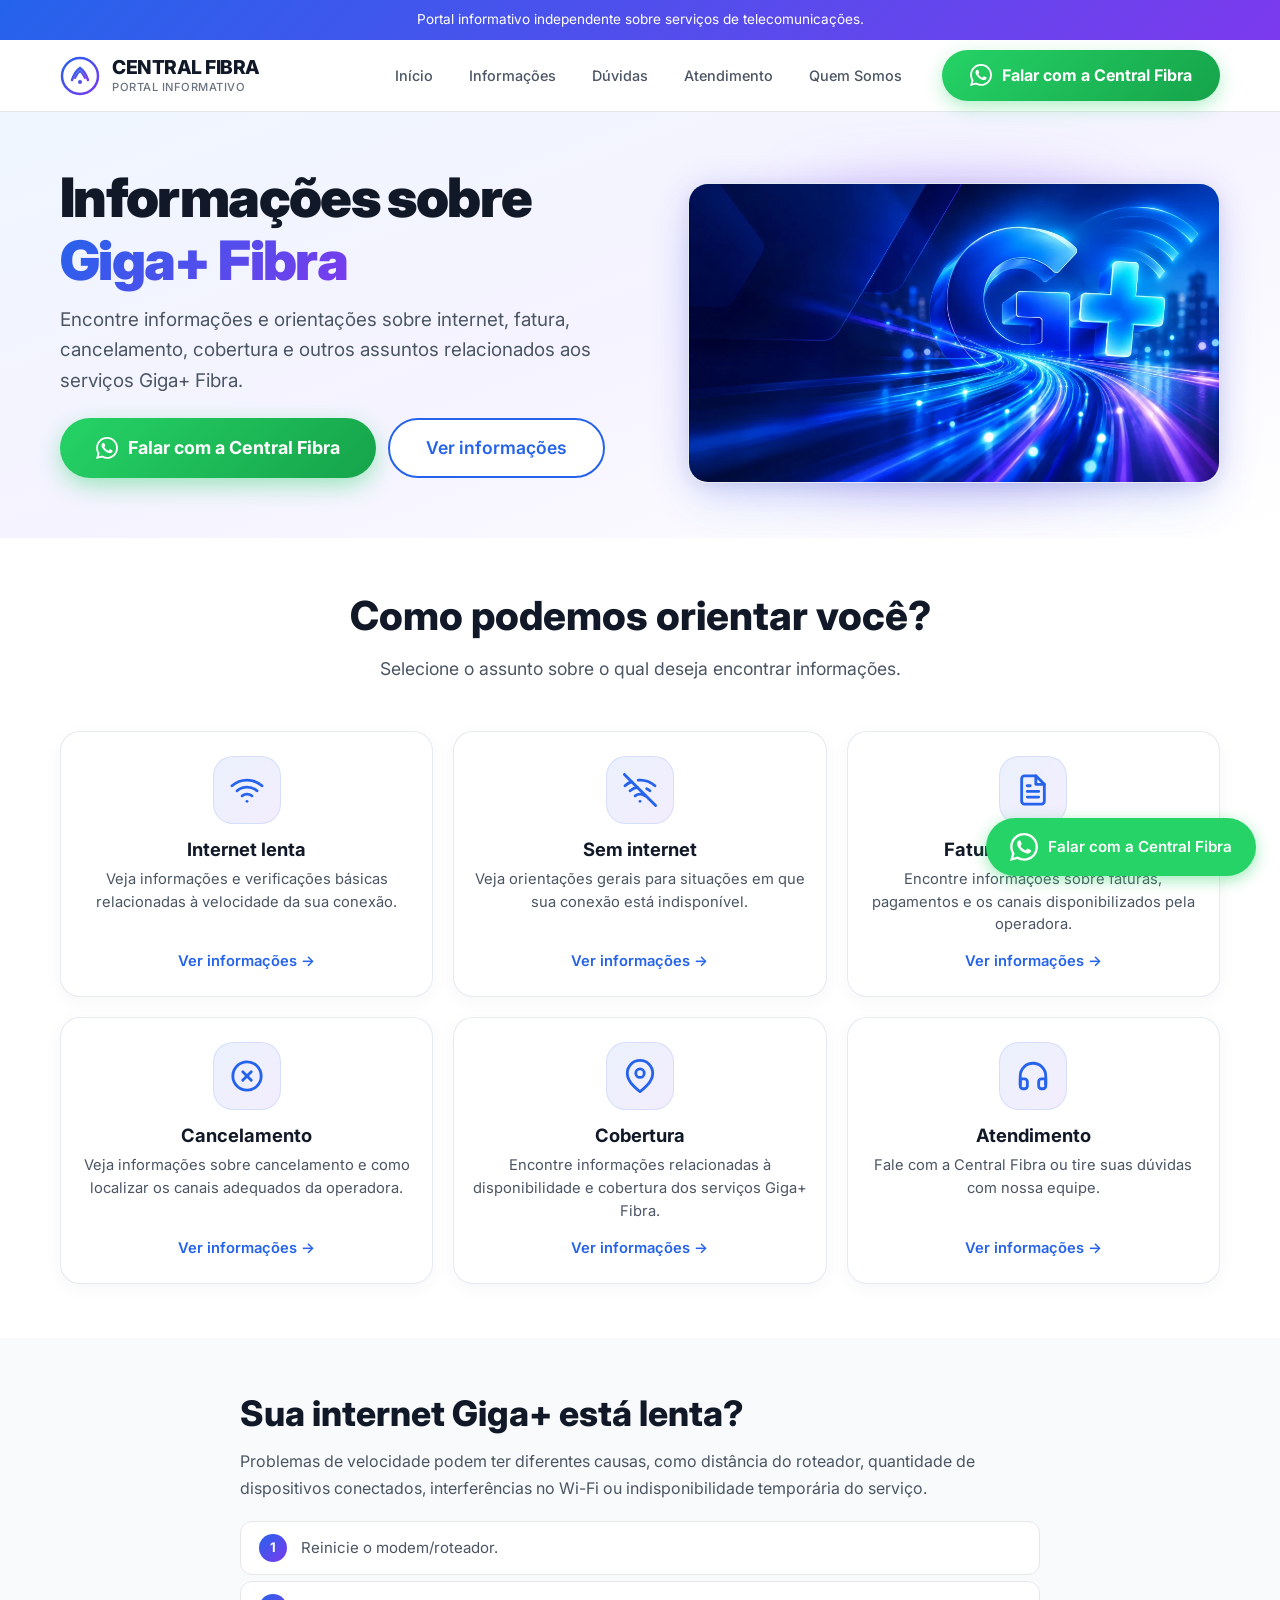
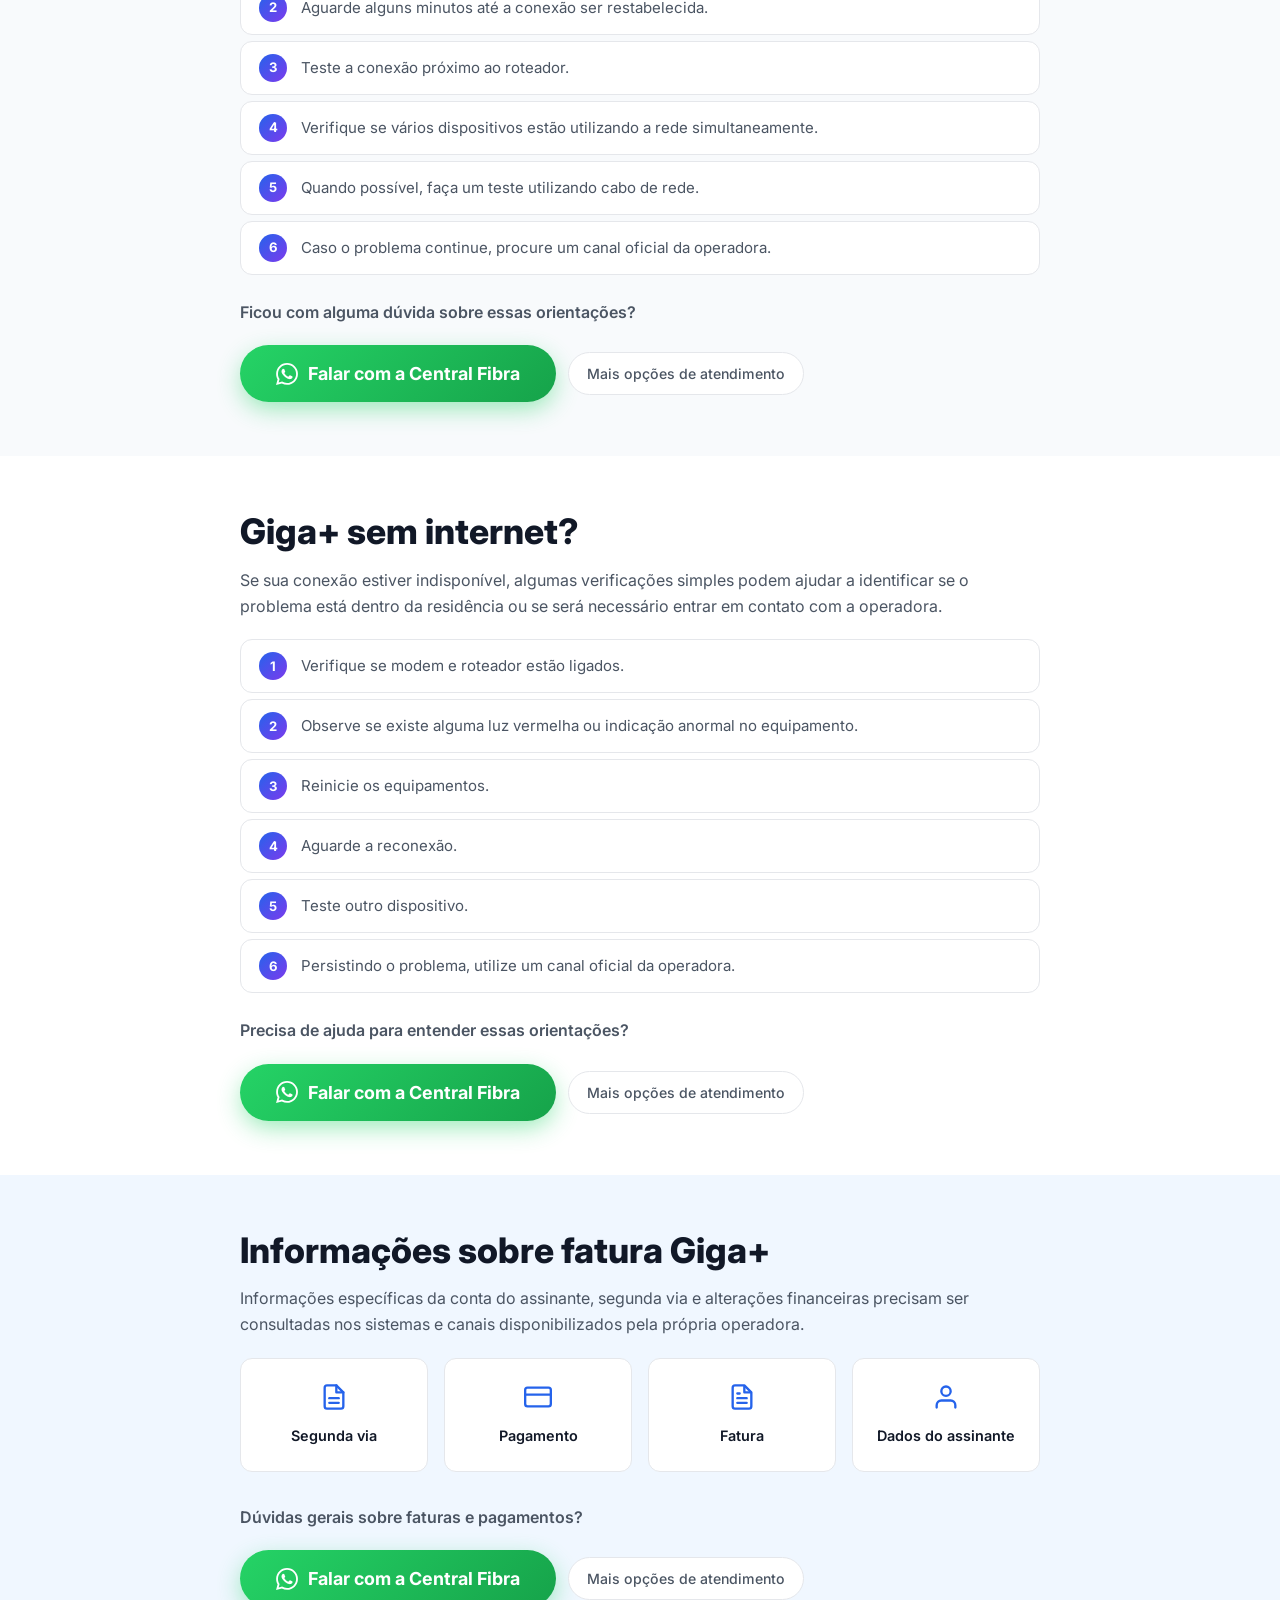
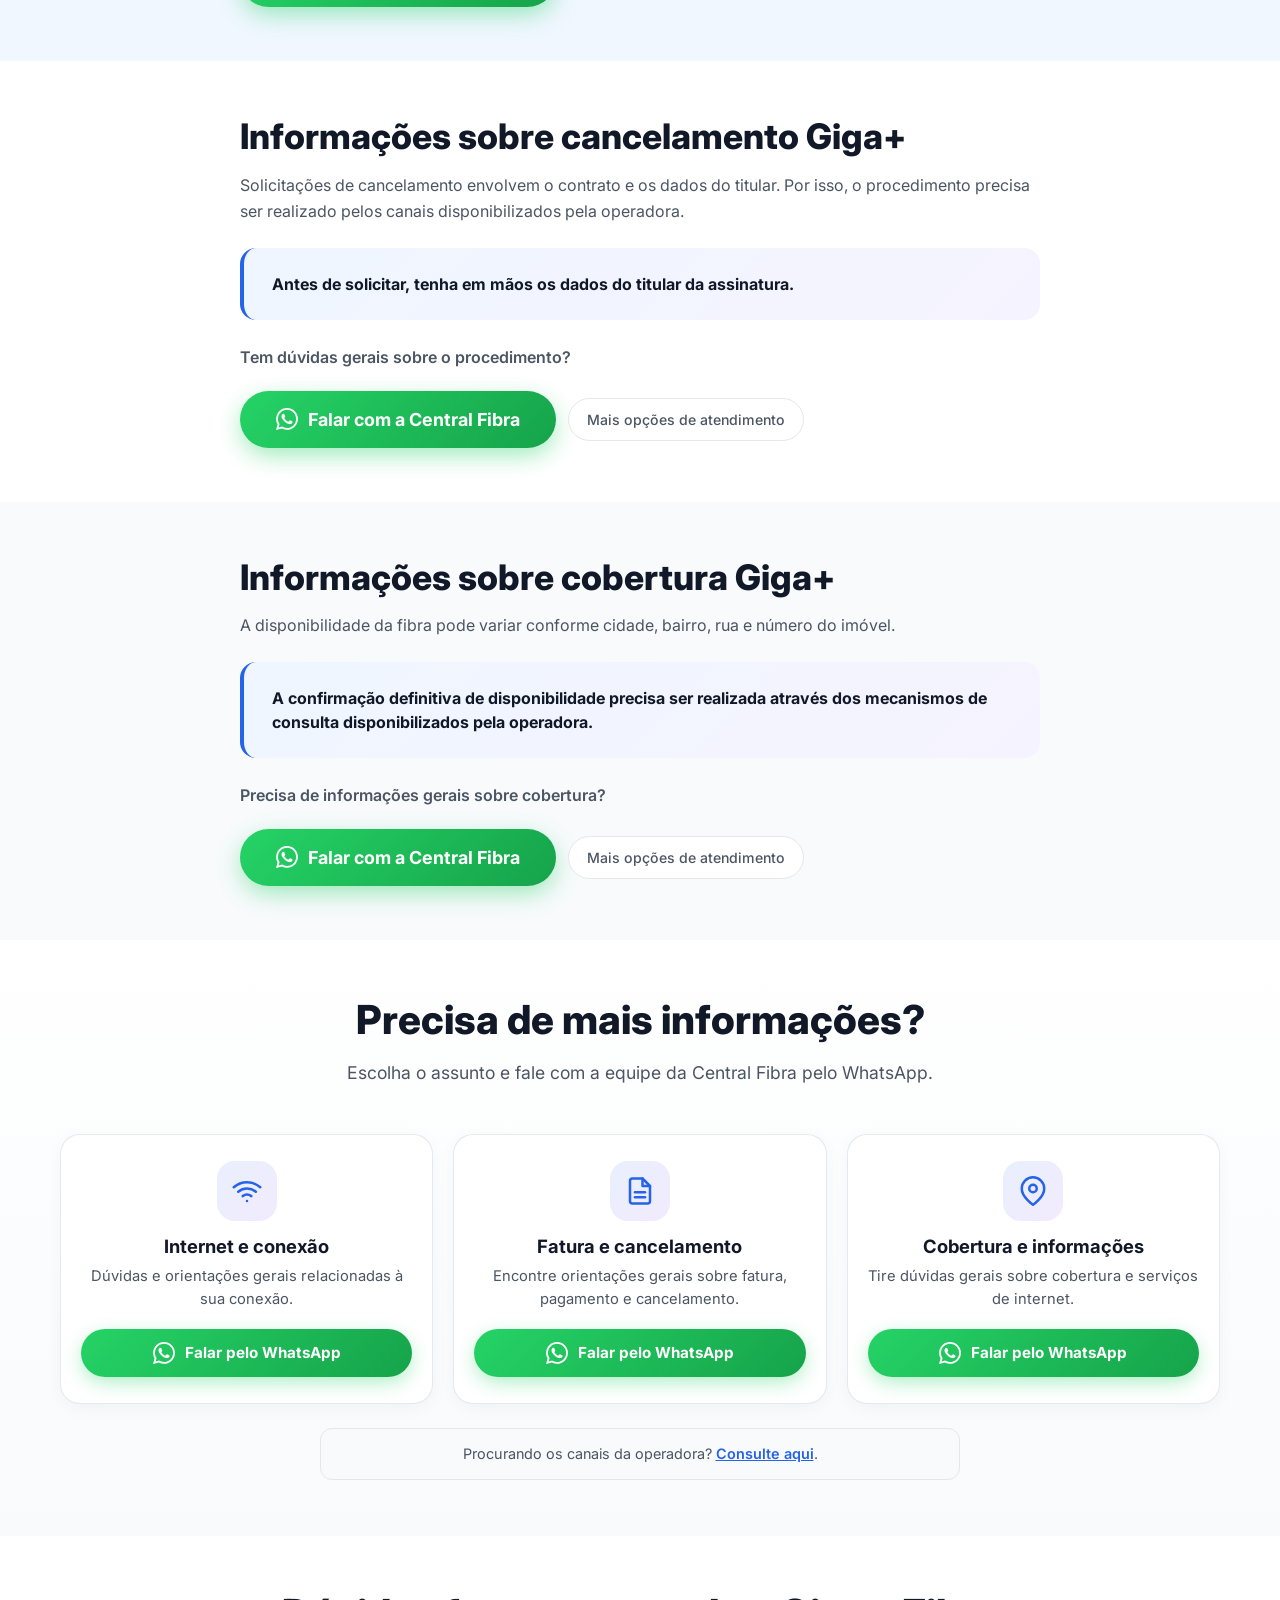
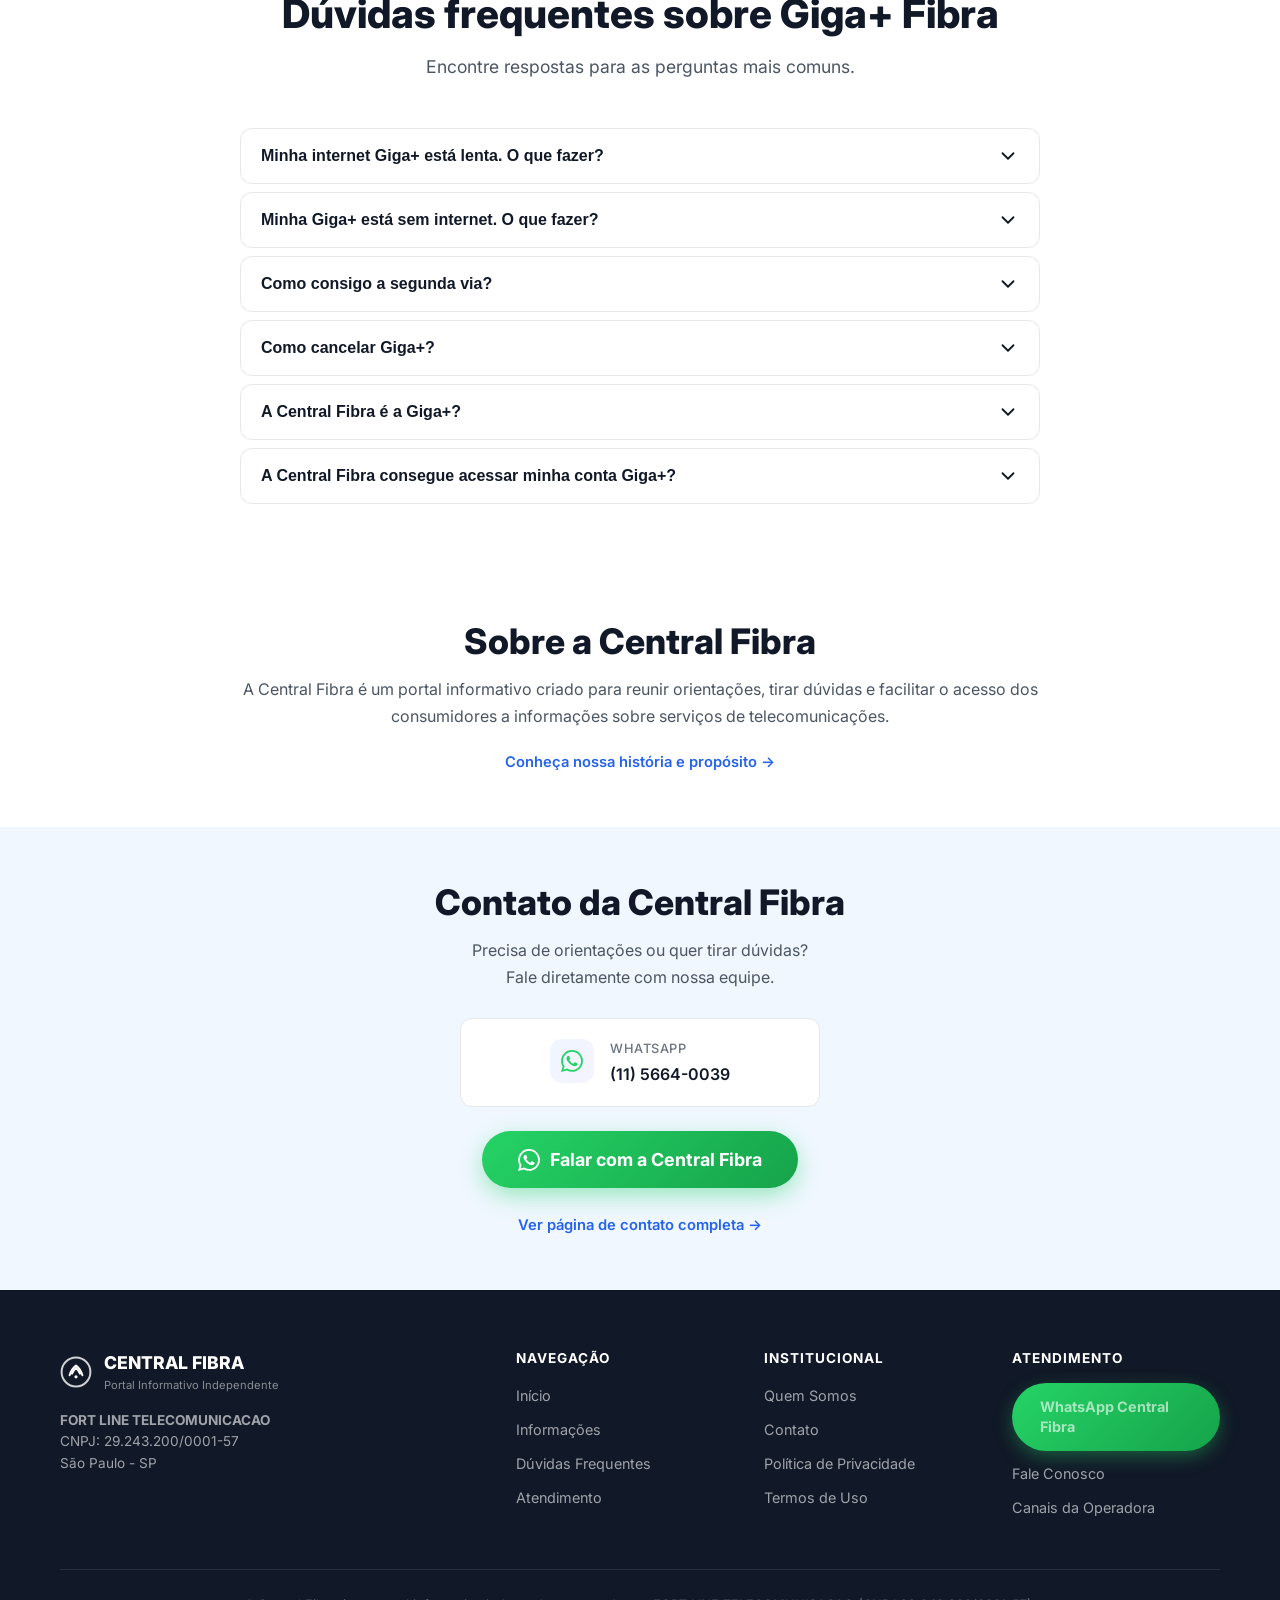
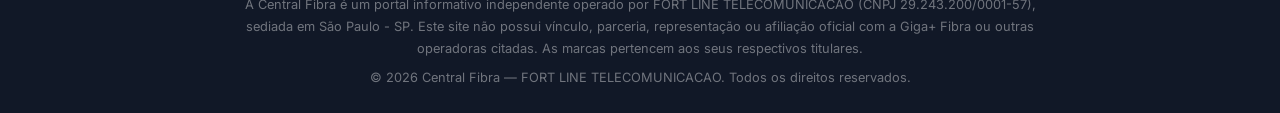
==== index.html @ 97cb8b01 "Publicacao oficial do portal Central Fibra" ====
<!DOCTYPE html>
<html lang="pt-BR">
<head>
    <meta charset="UTF-8">
    <meta name="viewport" content="width=device-width, initial-scale=1.0">
    <title>Informações sobre Giga+ Fibra | Central Fibra</title>
    <meta name="description" content="Encontre informações e orientações sobre internet, fatura, cancelamento, cobertura e canais de atendimento relacionados à Giga+ Fibra.">
    <meta name="robots" content="index, follow">
    <meta property="og:title" content="Informações sobre Giga+ Fibra | Central Fibra">
    <meta property="og:description" content="Encontre informações e orientações sobre internet, fatura, cancelamento, cobertura e canais de atendimento relacionados à Giga+ Fibra.">
    <meta property="og:image" content="https://studioorvion-lgtm.github.io/central-fibra/assets/images/hero-central-fibra.webp">
    <meta property="og:url" content="https://studioorvion-lgtm.github.io/central-fibra/">
    <meta property="og:type" content="website">
    <link rel="canonical" href="https://studioorvion-lgtm.github.io/central-fibra/">
    <link rel="icon" type="image/svg+xml" href="favicon.svg">

    <!-- Tag Manager and Analytics integration -->
    <link rel="stylesheet" href="styles.css">
</head>
<body>
    <div class="info-banner">
        <div class="container">
            Portal informativo independente sobre serviços de telecomunicações.
        </div>
    </div>

    <header class="header">
        <div class="container">
            <a href="#inicio" class="logo">
                <div class="logo-icon">
                    <svg width="40" height="40" viewBox="0 0 40 40" fill="none" xmlns="http://www.w3.org/2000/svg">
                        <defs>
                            <linearGradient id="logoGrad" x1="0%" y1="0%" x2="100%" y2="100%">
                                <stop offset="0%" stop-color="#2563EB"/>
                                <stop offset="100%" stop-color="#7C3AED"/>
                            </linearGradient>
                        </defs>
                        <circle cx="20" cy="20" r="18" stroke="url(#logoGrad)" stroke-width="2.5" fill="none"/>
                        <path d="M12 24C14 18 17 14 20 12C23 14 26 18 28 24" stroke="url(#logoGrad)" stroke-width="2.5" stroke-linecap="round" fill="none"/>
                        <path d="M15 22C16.5 19 18 16.5 20 15C22 16.5 23.5 19 25 22" stroke="url(#logoGrad)" stroke-width="2" stroke-linecap="round" fill="none"/>
                        <circle cx="20" cy="26" r="2" fill="url(#logoGrad)"/>
                    </svg>
                </div>
                <div class="logo-text">
                    <span class="logo-name">CENTRAL FIBRA</span>
                    <span class="logo-tagline">Portal Informativo</span>
                </div>
            </a>
            <nav class="nav">
                <ul class="nav-links">
                    <li><a href="#inicio" class="nav-link active">Início</a></li>
                    <li><a href="#informacoes" class="nav-link">Informações</a></li>
                    <li><a href="#duvidas" class="nav-link">Dúvidas</a></li>
                    <li><a href="#atendimento" class="nav-link">Atendimento</a></li>
                    <li><a href="quem-somos.html" class="nav-link">Quem Somos</a></li>
                </ul>
                <a href="https://wa.me/551156640039?text=Ol%C3%A1!%20Acessei%20a%20Central%20Fibra%20e%20gostaria%20de%20informa%C3%A7%C3%B5es." target="_blank" rel="noopener noreferrer" class="whatsapp-cta btn-sm header-cta" data-location="header" data-event="whatsapp_click">
                    <svg class="whatsapp-icon" viewBox="0 0 24 24"><path d="M.057 24l1.687-6.163c-1.041-1.804-1.588-3.849-1.587-5.946.003-6.556 5.338-11.891 11.893-11.891 3.181.001 6.167 1.24 8.413 3.488 2.245 2.248 3.481 5.236 3.48 8.414-.003 6.557-5.338 11.892-11.893 11.892-1.99-.001-3.951-.5-5.688-1.448l-6.305 1.654zm6.597-3.807c1.676.995 3.276 1.591 5.392 1.592 5.448 0 9.886-4.434 9.889-9.885.002-5.462-4.415-9.89-9.881-9.892-5.452 0-9.887 4.434-9.889 9.884-.001 2.225.651 3.891 1.746 5.634l-.999 3.648 3.742-.981zm11.387-5.464c-.074-.124-.272-.198-.57-.347-.297-.149-1.758-.868-2.031-.967-.272-.099-.47-.149-.669.149-.198.297-.768.967-.941 1.165-.173.198-.347.223-.644.074-.297-.149-1.255-.462-2.39-1.475-.883-.788-1.48-1.761-1.653-2.059-.173-.297-.018-.458.13-.606.134-.133.297-.347.446-.521.151-.172.2-.296.3-.495.099-.198.05-.372-.025-.521-.075-.148-.669-1.611-.916-2.206-.242-.579-.487-.501-.669-.51l-.57-.01c-.198 0-.52.074-.792.372s-1.04 1.016-1.04 2.479 1.065 2.876 1.213 3.074c.149.198 2.095 3.2 5.076 4.487.709.306 1.263.489 1.694.626.712.226 1.36.194 1.872.118.571-.085 1.758-.719 2.006-1.413.248-.695.248-1.29.173-1.414z"/></svg>
                    Falar com a Central Fibra
                </a>
            </nav>
            <button class="hamburger" aria-label="Menu">
                <span></span>
                <span></span>
                <span></span>
            </button>
        </div>
    </header>

    <nav class="mobile-nav">
        <a href="#inicio" class="nav-link">Início</a>
        <a href="#informacoes" class="nav-link">Informações</a>
        <a href="#duvidas" class="nav-link">Dúvidas</a>
        <a href="#atendimento" class="nav-link">Atendimento</a>
        <a href="quem-somos.html" class="nav-link">Quem Somos</a>
        <a href="https://wa.me/551156640039?text=Ol%C3%A1!%20Acessei%20a%20Central%20Fibra%20e%20gostaria%20de%20informa%C3%A7%C3%B5es." target="_blank" rel="noopener noreferrer" class="whatsapp-cta btn-block" data-location="mobile-nav" data-event="whatsapp_click">
            <svg class="whatsapp-icon" viewBox="0 0 24 24"><path d="M.057 24l1.687-6.163c-1.041-1.804-1.588-3.849-1.587-5.946.003-6.556 5.338-11.891 11.893-11.891 3.181.001 6.167 1.24 8.413 3.488 2.245 2.248 3.481 5.236 3.48 8.414-.003 6.557-5.338 11.892-11.893 11.892-1.99-.001-3.951-.5-5.688-1.448l-6.305 1.654zm6.597-3.807c1.676.995 3.276 1.591 5.392 1.592 5.448 0 9.886-4.434 9.889-9.885.002-5.462-4.415-9.89-9.881-9.892-5.452 0-9.887 4.434-9.889 9.884-.001 2.225.651 3.891 1.746 5.634l-.999 3.648 3.742-.981zm11.387-5.464c-.074-.124-.272-.198-.57-.347-.297-.149-1.758-.868-2.031-.967-.272-.099-.47-.149-.669.149-.198.297-.768.967-.941 1.165-.173.198-.347.223-.644.074-.297-.149-1.255-.462-2.39-1.475-.883-.788-1.48-1.761-1.653-2.059-.173-.297-.018-.458.13-.606.134-.133.297-.347.446-.521.151-.172.2-.296.3-.495.099-.198.05-.372-.025-.521-.075-.148-.669-1.611-.916-2.206-.242-.579-.487-.501-.669-.51l-.57-.01c-.198 0-.52.074-.792.372s-1.04 1.016-1.04 2.479 1.065 2.876 1.213 3.074c.149.198 2.095 3.2 5.076 4.487.709.306 1.263.489 1.694.626.712.226 1.36.194 1.872.118.571-.085 1.758-.719 2.006-1.413.248-.695.248-1.29.173-1.414z"/></svg>
            Falar com a Central Fibra
        </a>
    </nav>

    <div class="overlay"></div>

    <main>
        <!-- HERO SECTION -->
        <section id="inicio" class="hero animate-in">
            <div class="container">
                <div class="hero-content">
                    <h1 class="hero-title">Informações sobre <span class="hero-highlight">Giga+ Fibra</span></h1>
                    <p class="hero-subtitle">Encontre informações e orientações sobre internet, fatura, cancelamento, cobertura e outros assuntos relacionados aos serviços Giga+ Fibra.</p>

                    <div class="hero-buttons">
                        <a href="https://wa.me/551156640039?text=Ol%C3%A1!%20Acessei%20a%20Central%20Fibra%20e%20gostaria%20de%20informa%C3%A7%C3%B5es." target="_blank" rel="noopener noreferrer" class="whatsapp-cta btn-lg" data-location="hero" data-event="whatsapp_click">
                            <svg class="whatsapp-icon" viewBox="0 0 24 24"><path d="M.057 24l1.687-6.163c-1.041-1.804-1.588-3.849-1.587-5.946.003-6.556 5.338-11.891 11.893-11.891 3.181.001 6.167 1.24 8.413 3.488 2.245 2.248 3.481 5.236 3.48 8.414-.003 6.557-5.338 11.892-11.893 11.892-1.99-.001-3.951-.5-5.688-1.448l-6.305 1.654zm6.597-3.807c1.676.995 3.276 1.591 5.392 1.592 5.448 0 9.886-4.434 9.889-9.885.002-5.462-4.415-9.89-9.881-9.892-5.452 0-9.887 4.434-9.889 9.884-.001 2.225.651 3.891 1.746 5.634l-.999 3.648 3.742-.981zm11.387-5.464c-.074-.124-.272-.198-.57-.347-.297-.149-1.758-.868-2.031-.967-.272-.099-.47-.149-.669.149-.198.297-.768.967-.941 1.165-.173.198-.347.223-.644.074-.297-.149-1.255-.462-2.39-1.475-.883-.788-1.48-1.761-1.653-2.059-.173-.297-.018-.458.13-.606.134-.133.297-.347.446-.521.151-.172.2-.296.3-.495.099-.198.05-.372-.025-.521-.075-.148-.669-1.611-.916-2.206-.242-.579-.487-.501-.669-.51l-.57-.01c-.198 0-.52.074-.792.372s-1.04 1.016-1.04 2.479 1.065 2.876 1.213 3.074c.149.198 2.095 3.2 5.076 4.487.709.306 1.263.489 1.694.626.712.226 1.36.194 1.872.118.571-.085 1.758-.719 2.006-1.413.248-.695.248-1.29.173-1.414z"/></svg>
                            Falar com a Central Fibra
                        </a>
                        <a href="#informacoes" class="btn btn-secondary btn-lg">Ver informações</a>
                    </div>
                </div>

                <div class="hero-image-wrapper">
                    <picture>
                        <source srcset="assets/images/hero-central-fibra.webp" type="image/webp">
                        <img src="assets/images/hero-central-fibra.png" alt="Ilustração tecnológica sobre conectividade e internet" class="hero-image" width="1024" height="575" loading="eager" fetchpriority="high">
                    </picture>
                </div>
            </div>
        </section>

        <!-- MAIN CARDS SECTION -->
        <section id="informacoes" class="section animate-in">
            <div class="container">
                <div class="text-center">
                    <h2 class="section-title">Como podemos orientar você?</h2>
                    <p class="section-subtitle">Selecione o assunto sobre o qual deseja encontrar informações.</p>
                </div>

                <div class="cards-grid">
                    <a href="#internet-lenta" class="card">
                        <div class="card-icon">
                            <svg viewBox="0 0 24 24" stroke="currentColor" fill="none" stroke-width="2" stroke-linecap="round" stroke-linejoin="round">
                                <path d="M5 12.55a11 11 0 0 1 14.08 0"></path>
                                <path d="M1.42 9a16 16 0 0 1 21.16 0"></path>
                                <path d="M8.53 16.11a6 6 0 0 1 6.95 0"></path>
                                <line x1="12" y1="20" x2="12.01" y2="20"></line>
                            </svg>
                        </div>
                        <h3 class="card-title">Internet lenta</h3>
                        <p class="card-description">Veja informações e verificações básicas relacionadas à velocidade da sua conexão.</p>
                        <span class="card-btn">Ver informações &rarr;</span>
                    </a>

                    <a href="#sem-internet" class="card">
                        <div class="card-icon">
                            <svg viewBox="0 0 24 24" stroke="currentColor" fill="none" stroke-width="2" stroke-linecap="round" stroke-linejoin="round">
                                <line x1="1" y1="1" x2="23" y2="23"></line>
                                <path d="M16.72 11.06A10.94 10.94 0 0 1 19 12.55"></path>
                                <path d="M5 12.55a10.94 10.94 0 0 1 5.17-2.39"></path>
                                <path d="M10.71 5.05A16 16 0 0 1 22.58 9"></path>
                                <path d="M1.42 9a15.91 15.91 0 0 1 4.7-2.88"></path>
                                <path d="M8.53 16.11a6 6 0 0 1 6.95 0"></path>
                                <line x1="12" y1="20" x2="12.01" y2="20"></line>
                            </svg>
                        </div>
                        <h3 class="card-title">Sem internet</h3>
                        <p class="card-description">Veja orientações gerais para situações em que sua conexão está indisponível.</p>
                        <span class="card-btn">Ver informações &rarr;</span>
                    </a>

                    <a href="#fatura" class="card">
                        <div class="card-icon">
                            <svg viewBox="0 0 24 24" stroke="currentColor" fill="none" stroke-width="2" stroke-linecap="round" stroke-linejoin="round">
                                <path d="M14 2H6a2 2 0 0 0-2 2v16a2 2 0 0 0 2 2h12a2 2 0 0 0 2-2V8z"></path>
                                <polyline points="14 2 14 8 20 8"></polyline>
                                <line x1="16" y1="13" x2="8" y2="13"></line>
                                <line x1="16" y1="17" x2="8" y2="17"></line>
                                <polyline points="10 9 9 9 8 9"></polyline>
                            </svg>
                        </div>
                        <h3 class="card-title">Fatura e pagamento</h3>
                        <p class="card-description">Encontre informações sobre faturas, pagamentos e os canais disponibilizados pela operadora.</p>
                        <span class="card-btn">Ver informações &rarr;</span>
                    </a>

                    <a href="#cancelamento" class="card">
                        <div class="card-icon">
                            <svg viewBox="0 0 24 24" stroke="currentColor" fill="none" stroke-width="2" stroke-linecap="round" stroke-linejoin="round">
                                <circle cx="12" cy="12" r="10"></circle>
                                <line x1="15" y1="9" x2="9" y2="15"></line>
                                <line x1="9" y1="9" x2="15" y2="15"></line>
                            </svg>
                        </div>
                        <h3 class="card-title">Cancelamento</h3>
                        <p class="card-description">Veja informações sobre cancelamento e como localizar os canais adequados da operadora.</p>
                        <span class="card-btn">Ver informações &rarr;</span>
                    </a>

                    <a href="#cobertura" class="card">
                        <div class="card-icon">
                            <svg viewBox="0 0 24 24" stroke="currentColor" fill="none" stroke-width="2" stroke-linecap="round" stroke-linejoin="round">
                                <path d="M21 10c0 7-9 13-9 13s-9-6-9-13a9 9 0 0 1 18 0z"></path>
                                <circle cx="12" cy="10" r="3"></circle>
                            </svg>
                        </div>
                        <h3 class="card-title">Cobertura</h3>
                        <p class="card-description">Encontre informações relacionadas à disponibilidade e cobertura dos serviços Giga+ Fibra.</p>
                        <span class="card-btn">Ver informações &rarr;</span>
                    </a>

                    <a href="#atendimento" class="card">
                        <div class="card-icon">
                            <svg viewBox="0 0 24 24" stroke="currentColor" fill="none" stroke-width="2" stroke-linecap="round" stroke-linejoin="round">
                                <path d="M3 18v-6a9 9 0 0 1 18 0v6"></path>
                                <path d="M21 19a2 2 0 0 1-2 2h-1a2 2 0 0 1-2-2v-3a2 2 0 0 1 2-2h3zM3 19a2 2 0 0 0 2 2h1a2 2 0 0 0 2-2v-3a2 2 0 0 0-2-2H3z"></path>
                            </svg>
                        </div>
                        <h3 class="card-title">Atendimento</h3>
                        <p class="card-description">Fale com a Central Fibra ou tire suas dúvidas com nossa equipe.</p>
                        <span class="card-btn">Ver informações &rarr;</span>
                    </a>
                </div>
            </div>
        </section>

        <!-- INTERNET LENTA SECTION -->
        <section id="internet-lenta" class="section-alt animate-in">
            <div class="container">
                <div class="content-block">
                    <h2>Sua internet Giga+ está lenta?</h2>
                    <p>Problemas de velocidade podem ter diferentes causas, como distância do roteador, quantidade de dispositivos conectados, interferências no Wi-Fi ou indisponibilidade temporária do serviço.</p>

                    <div class="checklist">
                        <div class="checklist-item">
                            <div class="checklist-number">1</div>
                            <span class="checklist-text">Reinicie o modem/roteador.</span>
                        </div>
                        <div class="checklist-item">
                            <div class="checklist-number">2</div>
                            <span class="checklist-text">Aguarde alguns minutos até a conexão ser restabelecida.</span>
                        </div>
                        <div class="checklist-item">
                            <div class="checklist-number">3</div>
                            <span class="checklist-text">Teste a conexão próximo ao roteador.</span>
                        </div>
                        <div class="checklist-item">
                            <div class="checklist-number">4</div>
                            <span class="checklist-text">Verifique se vários dispositivos estão utilizando a rede simultaneamente.</span>
                        </div>
                        <div class="checklist-item">
                            <div class="checklist-number">5</div>
                            <span class="checklist-text">Quando possível, faça um teste utilizando cabo de rede.</span>
                        </div>
                        <div class="checklist-item">
                            <div class="checklist-number">6</div>
                            <span class="checklist-text">Caso o problema continue, procure um canal oficial da operadora.</span>
                        </div>
                    </div>

                    <p class="cta-question">Ficou com alguma dúvida sobre essas orientações?</p>
                    <div class="cta-group">
                        <a href="https://wa.me/551156640039?text=Ol%C3%A1!%20Acessei%20a%20Central%20Fibra%20e%20gostaria%20de%20informa%C3%A7%C3%B5es." target="_blank" rel="noopener noreferrer" class="whatsapp-cta btn-lg" data-location="section-internet-lenta" data-event="whatsapp_click">
                            <svg class="whatsapp-icon" viewBox="0 0 24 24"><path d="M.057 24l1.687-6.163c-1.041-1.804-1.588-3.849-1.587-5.946.003-6.556 5.338-11.891 11.893-11.891 3.181.001 6.167 1.24 8.413 3.488 2.245 2.248 3.481 5.236 3.48 8.414-.003 6.557-5.338 11.892-11.893 11.892-1.99-.001-3.951-.5-5.688-1.448l-6.305 1.654zm6.597-3.807c1.676.995 3.276 1.591 5.392 1.592 5.448 0 9.886-4.434 9.889-9.885.002-5.462-4.415-9.89-9.881-9.892-5.452 0-9.887 4.434-9.889 9.884-.001 2.225.651 3.891 1.746 5.634l-.999 3.648 3.742-.981zm11.387-5.464c-.074-.124-.272-.198-.57-.347-.297-.149-1.758-.868-2.031-.967-.272-.099-.47-.149-.669.149-.198.297-.768.967-.941 1.165-.173.198-.347.223-.644.074-.297-.149-1.255-.462-2.39-1.475-.883-.788-1.48-1.761-1.653-2.059-.173-.297-.018-.458.13-.606.134-.133.297-.347.446-.521.151-.172.2-.296.3-.495.099-.198.05-.372-.025-.521-.075-.148-.669-1.611-.916-2.206-.242-.579-.487-.501-.669-.51l-.57-.01c-.198 0-.52.074-.792.372s-1.04 1.016-1.04 2.479 1.065 2.876 1.213 3.074c.149.198 2.095 3.2 5.076 4.487.709.306 1.263.489 1.694.626.712.226 1.36.194 1.872.118.571-.085 1.758-.719 2.006-1.413.248-.695.248-1.29.173-1.414z"/></svg>
                            Falar com a Central Fibra
                        </a>
                        <a href="#atendimento" class="btn-secondary-subtle">Mais opções de atendimento</a>
                    </div>
                </div>
            </div>
        </section>

        <!-- SEM INTERNET SECTION -->
        <section id="sem-internet" class="section animate-in">
            <div class="container">
                <div class="content-block">
                    <h2>Giga+ sem internet?</h2>
                    <p>Se sua conexão estiver indisponível, algumas verificações simples podem ajudar a identificar se o problema está dentro da residência ou se será necessário entrar em contato com a operadora.</p>

                    <div class="checklist">
                        <div class="checklist-item">
                            <div class="checklist-number">1</div>
                            <span class="checklist-text">Verifique se modem e roteador estão ligados.</span>
                        </div>
                        <div class="checklist-item">
                            <div class="checklist-number">2</div>
                            <span class="checklist-text">Observe se existe alguma luz vermelha ou indicação anormal no equipamento.</span>
                        </div>
                        <div class="checklist-item">
                            <div class="checklist-number">3</div>
                            <span class="checklist-text">Reinicie os equipamentos.</span>
                        </div>
                        <div class="checklist-item">
                            <div class="checklist-number">4</div>
                            <span class="checklist-text">Aguarde a reconexão.</span>
                        </div>
                        <div class="checklist-item">
                            <div class="checklist-number">5</div>
                            <span class="checklist-text">Teste outro dispositivo.</span>
                        </div>
                        <div class="checklist-item">
                            <div class="checklist-number">6</div>
                            <span class="checklist-text">Persistindo o problema, utilize um canal oficial da operadora.</span>
                        </div>
                    </div>

                    <p class="cta-question">Precisa de ajuda para entender essas orientações?</p>
                    <div class="cta-group">
                        <a href="https://wa.me/551156640039?text=Ol%C3%A1!%20Acessei%20a%20Central%20Fibra%20e%20gostaria%20de%20informa%C3%A7%C3%B5es." target="_blank" rel="noopener noreferrer" class="whatsapp-cta btn-lg" data-location="section-sem-internet" data-event="whatsapp_click">
                            <svg class="whatsapp-icon" viewBox="0 0 24 24"><path d="M.057 24l1.687-6.163c-1.041-1.804-1.588-3.849-1.587-5.946.003-6.556 5.338-11.891 11.893-11.891 3.181.001 6.167 1.24 8.413 3.488 2.245 2.248 3.481 5.236 3.48 8.414-.003 6.557-5.338 11.892-11.893 11.892-1.99-.001-3.951-.5-5.688-1.448l-6.305 1.654zm6.597-3.807c1.676.995 3.276 1.591 5.392 1.592 5.448 0 9.886-4.434 9.889-9.885.002-5.462-4.415-9.89-9.881-9.892-5.452 0-9.887 4.434-9.889 9.884-.001 2.225.651 3.891 1.746 5.634l-.999 3.648 3.742-.981zm11.387-5.464c-.074-.124-.272-.198-.57-.347-.297-.149-1.758-.868-2.031-.967-.272-.099-.47-.149-.669.149-.198.297-.768.967-.941 1.165-.173.198-.347.223-.644.074-.297-.149-1.255-.462-2.39-1.475-.883-.788-1.48-1.761-1.653-2.059-.173-.297-.018-.458.13-.606.134-.133.297-.347.446-.521.151-.172.2-.296.3-.495.099-.198.05-.372-.025-.521-.075-.148-.669-1.611-.916-2.206-.242-.579-.487-.501-.669-.51l-.57-.01c-.198 0-.52.074-.792.372s-1.04 1.016-1.04 2.479 1.065 2.876 1.213 3.074c.149.198 2.095 3.2 5.076 4.487.709.306 1.263.489 1.694.626.712.226 1.36.194 1.872.118.571-.085 1.758-.719 2.006-1.413.248-.695.248-1.29.173-1.414z"/></svg>
                            Falar com a Central Fibra
                        </a>
                        <a href="#atendimento" class="btn-secondary-subtle">Mais opções de atendimento</a>
                    </div>
                </div>
            </div>
        </section>

        <!-- FATURA SECTION -->
        <section id="fatura" class="section-tint animate-in">
            <div class="container">
                <div class="content-block">
                    <h2>Informações sobre fatura Giga+</h2>
                    <p>Informações específicas da conta do assinante, segunda via e alterações financeiras precisam ser consultadas nos sistemas e canais disponibilizados pela própria operadora.</p>

                    <div class="mini-cards">
                        <a href="https://gigamaisfibra.com.br/" target="_blank" rel="noopener noreferrer" class="mini-card">
                            <div class="mini-card-icon">
                                <svg viewBox="0 0 24 24" width="28" height="28" stroke="currentColor" fill="none" stroke-width="2" stroke-linecap="round" stroke-linejoin="round"><path d="M14 2H6a2 2 0 0 0-2 2v16a2 2 0 0 0 2 2h12a2 2 0 0 0 2-2V8z"></path><polyline points="14 2 14 8 20 8"></polyline><line x1="16" y1="13" x2="8" y2="13"></line><line x1="16" y1="17" x2="8" y2="17"></line></svg>
                            </div>
                            <span class="mini-card-label">Segunda via</span>
                        </a>
                        <a href="https://gigamaisfibra.com.br/" target="_blank" rel="noopener noreferrer" class="mini-card">
                            <div class="mini-card-icon">
                                <svg viewBox="0 0 24 24" width="28" height="28" stroke="currentColor" fill="none" stroke-width="2" stroke-linecap="round" stroke-linejoin="round"><rect x="1" y="4" width="22" height="16" rx="2" ry="2"></rect><line x1="1" y1="10" x2="23" y2="10"></line></svg>
                            </div>
                            <span class="mini-card-label">Pagamento</span>
                        </a>
                        <a href="https://gigamaisfibra.com.br/" target="_blank" rel="noopener noreferrer" class="mini-card">
                            <div class="mini-card-icon">
                                <svg viewBox="0 0 24 24" width="28" height="28" stroke="currentColor" fill="none" stroke-width="2" stroke-linecap="round" stroke-linejoin="round"><path d="M14 2H6a2 2 0 0 0-2 2v16c0 1.1.9 2 2 2h12a2 2 0 0 0 2-2V8l-6-6z"></path><path d="M14 3v5h5M16 13H8M16 17H8M10 9H8"></path></svg>
                            </div>
                            <span class="mini-card-label">Fatura</span>
                        </a>
                        <a href="https://gigamaisfibra.com.br/" target="_blank" rel="noopener noreferrer" class="mini-card">
                            <div class="mini-card-icon">
                                <svg viewBox="0 0 24 24" width="28" height="28" stroke="currentColor" fill="none" stroke-width="2" stroke-linecap="round" stroke-linejoin="round"><path d="M20 21v-2a4 4 0 0 0-4-4H8a4 4 0 0 0-4 4v2"></path><circle cx="12" cy="7" r="4"></circle></svg>
                            </div>
                            <span class="mini-card-label">Dados do assinante</span>
                        </a>
                    </div>

                    <p class="cta-question">Dúvidas gerais sobre faturas e pagamentos?</p>
                    <div class="cta-group">
                        <a href="https://wa.me/551156640039?text=Ol%C3%A1!%20Acessei%20a%20Central%20Fibra%20e%20gostaria%20de%20informa%C3%A7%C3%B5es." target="_blank" rel="noopener noreferrer" class="whatsapp-cta btn-lg" data-location="section-fatura" data-event="whatsapp_click">
                            <svg class="whatsapp-icon" viewBox="0 0 24 24"><path d="M.057 24l1.687-6.163c-1.041-1.804-1.588-3.849-1.587-5.946.003-6.556 5.338-11.891 11.893-11.891 3.181.001 6.167 1.24 8.413 3.488 2.245 2.248 3.481 5.236 3.48 8.414-.003 6.557-5.338 11.892-11.893 11.892-1.99-.001-3.951-.5-5.688-1.448l-6.305 1.654zm6.597-3.807c1.676.995 3.276 1.591 5.392 1.592 5.448 0 9.886-4.434 9.889-9.885.002-5.462-4.415-9.89-9.881-9.892-5.452 0-9.887 4.434-9.889 9.884-.001 2.225.651 3.891 1.746 5.634l-.999 3.648 3.742-.981zm11.387-5.464c-.074-.124-.272-.198-.57-.347-.297-.149-1.758-.868-2.031-.967-.272-.099-.47-.149-.669.149-.198.297-.768.967-.941 1.165-.173.198-.347.223-.644.074-.297-.149-1.255-.462-2.39-1.475-.883-.788-1.48-1.761-1.653-2.059-.173-.297-.018-.458.13-.606.134-.133.297-.347.446-.521.151-.172.2-.296.3-.495.099-.198.05-.372-.025-.521-.075-.148-.669-1.611-.916-2.206-.242-.579-.487-.501-.669-.51l-.57-.01c-.198 0-.52.074-.792.372s-1.04 1.016-1.04 2.479 1.065 2.876 1.213 3.074c.149.198 2.095 3.2 5.076 4.487.709.306 1.263.489 1.694.626.712.226 1.36.194 1.872.118.571-.085 1.758-.719 2.006-1.413.248-.695.248-1.29.173-1.414z"/></svg>
                            Falar com a Central Fibra
                        </a>
                        <a href="#atendimento" class="btn-secondary-subtle">Mais opções de atendimento</a>
                    </div>
                </div>
            </div>
        </section>

        <!-- CANCELAMENTO SECTION -->
        <section id="cancelamento" class="section animate-in">
            <div class="container">
                <div class="content-block">
                    <h2>Informações sobre cancelamento Giga+</h2>
                    <p>Solicitações de cancelamento envolvem o contrato e os dados do titular. Por isso, o procedimento precisa ser realizado pelos canais disponibilizados pela operadora.</p>

                    <div class="highlight-box">
                        <strong>Antes de solicitar, tenha em mãos os dados do titular da assinatura.</strong>
                    </div>

                    <p class="cta-question">Tem dúvidas gerais sobre o procedimento?</p>
                    <div class="cta-group">
                        <a href="https://wa.me/551156640039?text=Ol%C3%A1!%20Acessei%20a%20Central%20Fibra%20e%20gostaria%20de%20informa%C3%A7%C3%B5es." target="_blank" rel="noopener noreferrer" class="whatsapp-cta btn-lg" data-location="section-cancelamento" data-event="whatsapp_click">
                            <svg class="whatsapp-icon" viewBox="0 0 24 24"><path d="M.057 24l1.687-6.163c-1.041-1.804-1.588-3.849-1.587-5.946.003-6.556 5.338-11.891 11.893-11.891 3.181.001 6.167 1.24 8.413 3.488 2.245 2.248 3.481 5.236 3.48 8.414-.003 6.557-5.338 11.892-11.893 11.892-1.99-.001-3.951-.5-5.688-1.448l-6.305 1.654zm6.597-3.807c1.676.995 3.276 1.591 5.392 1.592 5.448 0 9.886-4.434 9.889-9.885.002-5.462-4.415-9.89-9.881-9.892-5.452 0-9.887 4.434-9.889 9.884-.001 2.225.651 3.891 1.746 5.634l-.999 3.648 3.742-.981zm11.387-5.464c-.074-.124-.272-.198-.57-.347-.297-.149-1.758-.868-2.031-.967-.272-.099-.47-.149-.669.149-.198.297-.768.967-.941 1.165-.173.198-.347.223-.644.074-.297-.149-1.255-.462-2.39-1.475-.883-.788-1.48-1.761-1.653-2.059-.173-.297-.018-.458.13-.606.134-.133.297-.347.446-.521.151-.172.2-.296.3-.495.099-.198.05-.372-.025-.521-.075-.148-.669-1.611-.916-2.206-.242-.579-.487-.501-.669-.51l-.57-.01c-.198 0-.52.074-.792.372s-1.04 1.016-1.04 2.479 1.065 2.876 1.213 3.074c.149.198 2.095 3.2 5.076 4.487.709.306 1.263.489 1.694.626.712.226 1.36.194 1.872.118.571-.085 1.758-.719 2.006-1.413.248-.695.248-1.29.173-1.414z"/></svg>
                            Falar com a Central Fibra
                        </a>
                        <a href="#atendimento" class="btn-secondary-subtle">Mais opções de atendimento</a>
                    </div>
                </div>
            </div>
        </section>

        <!-- COBERTURA SECTION -->
        <section id="cobertura" class="section-alt animate-in">
            <div class="container">
                <div class="content-block">
                    <h2>Informações sobre cobertura Giga+</h2>
                    <p>A disponibilidade da fibra pode variar conforme cidade, bairro, rua e número do imóvel.</p>

                    <div class="highlight-box">
                        <strong>A confirmação definitiva de disponibilidade precisa ser realizada através dos mecanismos de consulta disponibilizados pela operadora.</strong>
                    </div>

                    <p class="cta-question">Precisa de informações gerais sobre cobertura?</p>
                    <div class="cta-group">
                        <a href="https://wa.me/551156640039?text=Ol%C3%A1!%20Acessei%20a%20Central%20Fibra%20e%20gostaria%20de%20informa%C3%A7%C3%B5es." target="_blank" rel="noopener noreferrer" class="whatsapp-cta btn-lg" data-location="section-cobertura" data-event="whatsapp_click">
                            <svg class="whatsapp-icon" viewBox="0 0 24 24"><path d="M.057 24l1.687-6.163c-1.041-1.804-1.588-3.849-1.587-5.946.003-6.556 5.338-11.891 11.893-11.891 3.181.001 6.167 1.24 8.413 3.488 2.245 2.248 3.481 5.236 3.48 8.414-.003 6.557-5.338 11.892-11.893 11.892-1.99-.001-3.951-.5-5.688-1.448l-6.305 1.654zm6.597-3.807c1.676.995 3.276 1.591 5.392 1.592 5.448 0 9.886-4.434 9.889-9.885.002-5.462-4.415-9.89-9.881-9.892-5.452 0-9.887 4.434-9.889 9.884-.001 2.225.651 3.891 1.746 5.634l-.999 3.648 3.742-.981zm11.387-5.464c-.074-.124-.272-.198-.57-.347-.297-.149-1.758-.868-2.031-.967-.272-.099-.47-.149-.669.149-.198.297-.768.967-.941 1.165-.173.198-.347.223-.644.074-.297-.149-1.255-.462-2.39-1.475-.883-.788-1.48-1.761-1.653-2.059-.173-.297-.018-.458.13-.606.134-.133.297-.347.446-.521.151-.172.2-.296.3-.495.099-.198.05-.372-.025-.521-.075-.148-.669-1.611-.916-2.206-.242-.579-.487-.501-.669-.51l-.57-.01c-.198 0-.52.074-.792.372s-1.04 1.016-1.04 2.479 1.065 2.876 1.213 3.074c.149.198 2.095 3.2 5.076 4.487.709.306 1.263.489 1.694.626.712.226 1.36.194 1.872.118.571-.085 1.758-.719 2.006-1.413.248-.695.248-1.29.173-1.414z"/></svg>
                            Falar com a Central Fibra
                        </a>
                        <a href="#atendimento" class="btn-secondary-subtle">Mais opções de atendimento</a>
                    </div>
                </div>
            </div>
        </section>

        <!-- ATENDIMENTO COMERCIAL SECTION -->
        <section id="atendimento" class="atendimento-section animate-in">
            <div class="container">
                <div class="text-center">
                    <h2 class="section-title">Precisa de mais informações?</h2>
                    <p class="section-subtitle">Escolha o assunto e fale com a equipe da Central Fibra pelo WhatsApp.</p>
                </div>

                <div class="atendimento-grid">
                    <div class="atendimento-card">
                        <div class="atendimento-card-icon">
                            <svg viewBox="0 0 24 24" stroke="currentColor" fill="none" stroke-width="2" stroke-linecap="round" stroke-linejoin="round">
                                <path d="M5 12.55a11 11 0 0 1 14.08 0"></path>
                                <path d="M1.42 9a16 16 0 0 1 21.16 0"></path>
                                <path d="M8.53 16.11a6 6 0 0 1 6.95 0"></path>
                                <line x1="12" y1="20" x2="12.01" y2="20"></line>
                            </svg>
                        </div>
                        <h3>Internet e conexão</h3>
                        <p>Dúvidas e orientações gerais relacionadas à sua conexão.</p>
                        <a href="https://wa.me/551156640039?text=Ol%C3%A1!%20Acessei%20a%20Central%20Fibra%20e%20gostaria%20de%20informa%C3%A7%C3%B5es%20sobre%20internet%20e%20conex%C3%A3o." target="_blank" rel="noopener noreferrer" class="whatsapp-cta" data-location="section-atendimento-internet" data-event="whatsapp_click">
                            <svg class="whatsapp-icon" viewBox="0 0 24 24"><path d="M.057 24l1.687-6.163c-1.041-1.804-1.588-3.849-1.587-5.946.003-6.556 5.338-11.891 11.893-11.891 3.181.001 6.167 1.24 8.413 3.488 2.245 2.248 3.481 5.236 3.48 8.414-.003 6.557-5.338 11.892-11.893 11.892-1.99-.001-3.951-.5-5.688-1.448l-6.305 1.654zm6.597-3.807c1.676.995 3.276 1.591 5.392 1.592 5.448 0 9.886-4.434 9.889-9.885.002-5.462-4.415-9.89-9.881-9.892-5.452 0-9.887 4.434-9.889 9.884-.001 2.225.651 3.891 1.746 5.634l-.999 3.648 3.742-.981zm11.387-5.464c-.074-.124-.272-.198-.57-.347-.297-.149-1.758-.868-2.031-.967-.272-.099-.47-.149-.669.149-.198.297-.768.967-.941 1.165-.173.198-.347.223-.644.074-.297-.149-1.255-.462-2.39-1.475-.883-.788-1.48-1.761-1.653-2.059-.173-.297-.018-.458.13-.606.134-.133.297-.347.446-.521.151-.172.2-.296.3-.495.099-.198.05-.372-.025-.521-.075-.148-.669-1.611-.916-2.206-.242-.579-.487-.501-.669-.51l-.57-.01c-.198 0-.52.074-.792.372s-1.04 1.016-1.04 2.479 1.065 2.876 1.213 3.074c.149.198 2.095 3.2 5.076 4.487.709.306 1.263.489 1.694.626.712.226 1.36.194 1.872.118.571-.085 1.758-.719 2.006-1.413.248-.695.248-1.29.173-1.414z"/></svg>
                            Falar pelo WhatsApp
                        </a>
                    </div>

                    <div class="atendimento-card">
                        <div class="atendimento-card-icon">
                            <svg viewBox="0 0 24 24" stroke="currentColor" fill="none" stroke-width="2" stroke-linecap="round" stroke-linejoin="round">
                                <path d="M14 2H6a2 2 0 0 0-2 2v16a2 2 0 0 0 2 2h12a2 2 0 0 0 2-2V8z"></path>
                                <polyline points="14 2 14 8 20 8"></polyline>
                                <line x1="16" y1="13" x2="8" y2="13"></line>
                                <line x1="16" y1="17" x2="8" y2="17"></line>
                            </svg>
                        </div>
                        <h3>Fatura e cancelamento</h3>
                        <p>Encontre orientações gerais sobre fatura, pagamento e cancelamento.</p>
                        <a href="https://wa.me/551156640039?text=Ol%C3%A1!%20Acessei%20a%20Central%20Fibra%20e%20gostaria%20de%20informa%C3%A7%C3%B5es%20sobre%20fatura%20ou%20cancelamento." target="_blank" rel="noopener noreferrer" class="whatsapp-cta" data-location="section-atendimento-fatura" data-event="whatsapp_click">
                            <svg class="whatsapp-icon" viewBox="0 0 24 24"><path d="M.057 24l1.687-6.163c-1.041-1.804-1.588-3.849-1.587-5.946.003-6.556 5.338-11.891 11.893-11.891 3.181.001 6.167 1.24 8.413 3.488 2.245 2.248 3.481 5.236 3.48 8.414-.003 6.557-5.338 11.892-11.893 11.892-1.99-.001-3.951-.5-5.688-1.448l-6.305 1.654zm6.597-3.807c1.676.995 3.276 1.591 5.392 1.592 5.448 0 9.886-4.434 9.889-9.885.002-5.462-4.415-9.89-9.881-9.892-5.452 0-9.887 4.434-9.889 9.884-.001 2.225.651 3.891 1.746 5.634l-.999 3.648 3.742-.981zm11.387-5.464c-.074-.124-.272-.198-.57-.347-.297-.149-1.758-.868-2.031-.967-.272-.099-.47-.149-.669.149-.198.297-.768.967-.941 1.165-.173.198-.347.223-.644.074-.297-.149-1.255-.462-2.39-1.475-.883-.788-1.48-1.761-1.653-2.059-.173-.297-.018-.458.13-.606.134-.133.297-.347.446-.521.151-.172.2-.296.3-.495.099-.198.05-.372-.025-.521-.075-.148-.669-1.611-.916-2.206-.242-.579-.487-.501-.669-.51l-.57-.01c-.198 0-.52.074-.792.372s-1.04 1.016-1.04 2.479 1.065 2.876 1.213 3.074c.149.198 2.095 3.2 5.076 4.487.709.306 1.263.489 1.694.626.712.226 1.36.194 1.872.118.571-.085 1.758-.719 2.006-1.413.248-.695.248-1.29.173-1.414z"/></svg>
                            Falar pelo WhatsApp
                        </a>
                    </div>

                    <div class="atendimento-card">
                        <div class="atendimento-card-icon">
                            <svg viewBox="0 0 24 24" stroke="currentColor" fill="none" stroke-width="2" stroke-linecap="round" stroke-linejoin="round">
                                <path d="M21 10c0 7-9 13-9 13s-9-6-9-13a9 9 0 0 1 18 0z"></path>
                                <circle cx="12" cy="10" r="3"></circle>
                            </svg>
                        </div>
                        <h3>Cobertura e informações</h3>
                        <p>Tire dúvidas gerais sobre cobertura e serviços de internet.</p>
                        <a href="https://wa.me/551156640039?text=Ol%C3%A1!%20Acessei%20a%20Central%20Fibra%20e%20gostaria%20de%20informa%C3%A7%C3%B5es%20sobre%20cobertura." target="_blank" rel="noopener noreferrer" class="whatsapp-cta" data-location="section-atendimento-cobertura" data-event="whatsapp_click">
                            <svg class="whatsapp-icon" viewBox="0 0 24 24"><path d="M.057 24l1.687-6.163c-1.041-1.804-1.588-3.849-1.587-5.946.003-6.556 5.338-11.891 11.893-11.891 3.181.001 6.167 1.24 8.413 3.488 2.245 2.248 3.481 5.236 3.48 8.414-.003 6.557-5.338 11.892-11.893 11.892-1.99-.001-3.951-.5-5.688-1.448l-6.305 1.654zm6.597-3.807c1.676.995 3.276 1.591 5.392 1.592 5.448 0 9.886-4.434 9.889-9.885.002-5.462-4.415-9.89-9.881-9.892-5.452 0-9.887 4.434-9.889 9.884-.001 2.225.651 3.891 1.746 5.634l-.999 3.648 3.742-.981zm11.387-5.464c-.074-.124-.272-.198-.57-.347-.297-.149-1.758-.868-2.031-.967-.272-.099-.47-.149-.669.149-.198.297-.768.967-.941 1.165-.173.198-.347.223-.644.074-.297-.149-1.255-.462-2.39-1.475-.883-.788-1.48-1.761-1.653-2.059-.173-.297-.018-.458.13-.606.134-.133.297-.347.446-.521.151-.172.2-.296.3-.495.099-.198.05-.372-.025-.521-.075-.148-.669-1.611-.916-2.206-.242-.579-.487-.501-.669-.51l-.57-.01c-.198 0-.52.074-.792.372s-1.04 1.016-1.04 2.479 1.065 2.876 1.213 3.074c.149.198 2.095 3.2 5.076 4.487.709.306 1.263.489 1.694.626.712.226 1.36.194 1.872.118.571-.085 1.758-.719 2.006-1.413.248-.695.248-1.29.173-1.414z"/></svg>
                            Falar pelo WhatsApp
                        </a>
                    </div>
                </div>

                <div class="operator-notice-box">
                    <p>Procurando os canais da operadora? <a href="https://gigamaisfibra.com.br/" target="_blank" rel="noopener noreferrer">Consulte aqui</a>.</p>
                </div>
            </div>
        </section>

        <!-- FAQ SECTION -->
        <section id="duvidas" class="section animate-in">
            <div class="container">
                <div class="text-center">
                    <h2 class="section-title">Dúvidas frequentes sobre Giga+ Fibra</h2>
                    <p class="section-subtitle">Encontre respostas para as perguntas mais comuns.</p>
                </div>

                <div class="faq-section">
                    <div class="faq-item">
                        <button class="faq-question" aria-expanded="false">
                            Minha internet Giga+ está lenta. O que fazer?
                            <svg class="faq-icon" viewBox="0 0 24 24" stroke="currentColor" fill="none" stroke-width="2" stroke-linecap="round" stroke-linejoin="round"><path d="M6 9l6 6 6-6"/></svg>
                        </button>
                        <div class="faq-answer">
                            <div class="faq-answer-inner">
                                <p>Faça as verificações básicas apresentadas nesta página. Caso o problema persista, será necessário utilizar um canal oficial da operadora para verificar sua conexão.</p>
                            </div>
                        </div>
                    </div>

                    <div class="faq-item">
                        <button class="faq-question" aria-expanded="false">
                            Minha Giga+ está sem internet. O que fazer?
                            <svg class="faq-icon" viewBox="0 0 24 24" stroke="currentColor" fill="none" stroke-width="2" stroke-linecap="round" stroke-linejoin="round"><path d="M6 9l6 6 6-6"/></svg>
                        </button>
                        <div class="faq-answer">
                            <div class="faq-answer-inner">
                                <p>Reinicie os equipamentos, verifique as luzes do modem e teste outros dispositivos. Caso a conexão não retorne, consulte os canais oficiais da operadora.</p>
                            </div>
                        </div>
                    </div>

                    <div class="faq-item">
                        <button class="faq-question" aria-expanded="false">
                            Como consigo a segunda via?
                            <svg class="faq-icon" viewBox="0 0 24 24" stroke="currentColor" fill="none" stroke-width="2" stroke-linecap="round" stroke-linejoin="round"><path d="M6 9l6 6 6-6"/></svg>
                        </button>
                        <div class="faq-answer">
                            <div class="faq-answer-inner">
                                <p>Dados individuais da assinatura e documentos de cobrança precisam ser obtidos pelos sistemas ou canais disponibilizados pela operadora.</p>
                            </div>
                        </div>
                    </div>

                    <div class="faq-item">
                        <button class="faq-question" aria-expanded="false">
                            Como cancelar Giga+?
                            <svg class="faq-icon" viewBox="0 0 24 24" stroke="currentColor" fill="none" stroke-width="2" stroke-linecap="round" stroke-linejoin="round"><path d="M6 9l6 6 6-6"/></svg>
                        </button>
                        <div class="faq-answer">
                            <div class="faq-answer-inner">
                                <p>Como o cancelamento envolve o contrato do assinante, consulte os canais disponibilizados pela própria operadora.</p>
                            </div>
                        </div>
                    </div>

                    <div class="faq-item">
                        <button class="faq-question" aria-expanded="false">
                            A Central Fibra é a Giga+?
                            <svg class="faq-icon" viewBox="0 0 24 24" stroke="currentColor" fill="none" stroke-width="2" stroke-linecap="round" stroke-linejoin="round"><path d="M6 9l6 6 6-6"/></svg>
                        </button>
                        <div class="faq-answer">
                            <div class="faq-answer-inner">
                                <p>Não. A Central Fibra é um portal informativo independente e não possui vínculo, representação ou afiliação oficial com a Giga+ Fibra.</p>
                            </div>
                        </div>
                    </div>

                    <div class="faq-item">
                        <button class="faq-question" aria-expanded="false">
                            A Central Fibra consegue acessar minha conta Giga+?
                            <svg class="faq-icon" viewBox="0 0 24 24" stroke="currentColor" fill="none" stroke-width="2" stroke-linecap="round" stroke-linejoin="round"><path d="M6 9l6 6 6-6"/></svg>
                        </button>
                        <div class="faq-answer">
                            <div class="faq-answer-inner">
                                <p>Não. Este portal não possui acesso aos sistemas internos, cadastro ou contrato dos assinantes da operadora.</p>
                            </div>
                        </div>
                    </div>
                </div>
            </div>
        </section>

        <!-- QUEM SOMOS SECTION -->
        <section id="quem-somos" class="section animate-in">
            <div class="container">
                <div class="content-block text-center">
                    <h2>Sobre a Central Fibra</h2>
                    <p>A Central Fibra é um portal informativo criado para reunir orientações, tirar dúvidas e facilitar o acesso dos consumidores a informações sobre serviços de telecomunicações.</p>
                    <a href="quem-somos.html" class="card-btn">Conheça nossa história e propósito &rarr;</a>
                </div>
            </div>
        </section>

        <!-- CONTATO DO PORTAL SECTION -->
        <section id="contato-portal" class="section-tint animate-in">
            <div class="container">
                <div class="content-block text-center">
                    <h2>Contato da Central Fibra</h2>
                    <p>Precisa de orientações ou quer tirar dúvidas?<br>Fale diretamente com nossa equipe.</p>

                    <div class="contact-info" style="max-width: 360px; margin: 28px auto 24px;">
                        <div class="contact-item" style="justify-content: center; text-align: left;">
                            <div class="contact-item-icon">
                                <svg class="whatsapp-icon" viewBox="0 0 24 24" width="22" height="22" style="fill: #25D366;"><path d="M.057 24l1.687-6.163c-1.041-1.804-1.588-3.849-1.587-5.946.003-6.556 5.338-11.891 11.893-11.891 3.181.001 6.167 1.24 8.413 3.488 2.245 2.248 3.481 5.236 3.48 8.414-.003 6.557-5.338 11.892-11.893 11.892-1.99-.001-3.951-.5-5.688-1.448l-6.305 1.654zm6.597-3.807c1.676.995 3.276 1.591 5.392 1.592 5.448 0 9.886-4.434 9.889-9.885.002-5.462-4.415-9.89-9.881-9.892-5.452 0-9.887 4.434-9.889 9.884-.001 2.225.651 3.891 1.746 5.634l-.999 3.648 3.742-.981zm11.387-5.464c-.074-.124-.272-.198-.57-.347-.297-.149-1.758-.868-2.031-.967-.272-.099-.47-.149-.669.149-.198.297-.768.967-.941 1.165-.173.198-.347.223-.644.074-.297-.149-1.255-.462-2.39-1.475-.883-.788-1.48-1.761-1.653-2.059-.173-.297-.018-.458.13-.606.134-.133.297-.347.446-.521.151-.172.2-.296.3-.495.099-.198.05-.372-.025-.521-.075-.148-.669-1.611-.916-2.206-.242-.579-.487-.501-.669-.51l-.57-.01c-.198 0-.52.074-.792.372s-1.04 1.016-1.04 2.479 1.065 2.876 1.213 3.074c.149.198 2.095 3.2 5.076 4.487.709.306 1.263.489 1.694.626.712.226 1.36.194 1.872.118.571-.085 1.758-.719 2.006-1.413.248-.695.248-1.29.173-1.414z"/></svg>
                            </div>
                            <div>
                                <div class="contact-item-label">WhatsApp</div>
                                <div class="contact-item-value">(11) 5664-0039</div>
                            </div>
                        </div>
                    </div>

                    <div style="margin-bottom: 24px;">
                        <a href="https://wa.me/551156640039?text=Ol%C3%A1!%20Acessei%20a%20Central%20Fibra%20e%20gostaria%20de%20informa%C3%A7%C3%B5es." target="_blank" rel="noopener noreferrer" class="whatsapp-cta btn-lg" data-location="section-contato" data-event="whatsapp_click">
                            <svg class="whatsapp-icon" viewBox="0 0 24 24"><path d="M.057 24l1.687-6.163c-1.041-1.804-1.588-3.849-1.587-5.946.003-6.556 5.338-11.891 11.893-11.891 3.181.001 6.167 1.24 8.413 3.488 2.245 2.248 3.481 5.236 3.48 8.414-.003 6.557-5.338 11.892-11.893 11.892-1.99-.001-3.951-.5-5.688-1.448l-6.305 1.654zm6.597-3.807c1.676.995 3.276 1.591 5.392 1.592 5.448 0 9.886-4.434 9.889-9.885.002-5.462-4.415-9.89-9.881-9.892-5.452 0-9.887 4.434-9.889 9.884-.001 2.225.651 3.891 1.746 5.634l-.999 3.648 3.742-.981zm11.387-5.464c-.074-.124-.272-.198-.57-.347-.297-.149-1.758-.868-2.031-.967-.272-.099-.47-.149-.669.149-.198.297-.768.967-.941 1.165-.173.198-.347.223-.644.074-.297-.149-1.255-.462-2.39-1.475-.883-.788-1.48-1.761-1.653-2.059-.173-.297-.018-.458.13-.606.134-.133.297-.347.446-.521.151-.172.2-.296.3-.495.099-.198.05-.372-.025-.521-.075-.148-.669-1.611-.916-2.206-.242-.579-.487-.501-.669-.51l-.57-.01c-.198 0-.52.074-.792.372s-1.04 1.016-1.04 2.479 1.065 2.876 1.213 3.074c.149.198 2.095 3.2 5.076 4.487.709.306 1.263.489 1.694.626.712.226 1.36.194 1.872.118.571-.085 1.758-.719 2.006-1.413.248-.695.248-1.29.173-1.414z"/></svg>
                            Falar com a Central Fibra
                        </a>
                    </div>

                    <a href="contato.html" class="card-btn">Ver página de contato completa &rarr;</a>
                </div>
            </div>
        </section>
    </main>

    <div class="whatsapp-float">
        <a href="https://wa.me/551156640039?text=Ol%C3%A1!%20Acessei%20a%20Central%20Fibra%20e%20gostaria%20de%20informa%C3%A7%C3%B5es." target="_blank" rel="noopener noreferrer" class="whatsapp-float-btn whatsapp-cta" data-location="floating" data-event="whatsapp_click" aria-label="Falar com a Central Fibra pelo WhatsApp">
            <svg class="whatsapp-icon" viewBox="0 0 24 24"><path d="M.057 24l1.687-6.163c-1.041-1.804-1.588-3.849-1.587-5.946.003-6.556 5.338-11.891 11.893-11.891 3.181.001 6.167 1.24 8.413 3.488 2.245 2.248 3.481 5.236 3.48 8.414-.003 6.557-5.338 11.892-11.893 11.892-1.99-.001-3.951-.5-5.688-1.448l-6.305 1.654zm6.597-3.807c1.676.995 3.276 1.591 5.392 1.592 5.448 0 9.886-4.434 9.889-9.885.002-5.462-4.415-9.89-9.881-9.892-5.452 0-9.887 4.434-9.889 9.884-.001 2.225.651 3.891 1.746 5.634l-.999 3.648 3.742-.981zm11.387-5.464c-.074-.124-.272-.198-.57-.347-.297-.149-1.758-.868-2.031-.967-.272-.099-.47-.149-.669.149-.198.297-.768.967-.941 1.165-.173.198-.347.223-.644.074-.297-.149-1.255-.462-2.39-1.475-.883-.788-1.48-1.761-1.653-2.059-.173-.297-.018-.458.13-.606.134-.133.297-.347.446-.521.151-.172.2-.296.3-.495.099-.198.05-.372-.025-.521-.075-.148-.669-1.611-.916-2.206-.242-.579-.487-.501-.669-.51l-.57-.01c-.198 0-.52.074-.792.372s-1.04 1.016-1.04 2.479 1.065 2.876 1.213 3.074c.149.198 2.095 3.2 5.076 4.487.709.306 1.263.489 1.694.626.712.226 1.36.194 1.872.118.571-.085 1.758-.719 2.006-1.413.248-.695.248-1.29.173-1.414z"/></svg>
            <span class="whatsapp-float-label">Falar com a Central Fibra</span>
        </a>
    </div>

    <button class="back-to-top" aria-label="Voltar ao topo">
        <svg width="24" height="24" viewBox="0 0 24 24" fill="none" stroke="currentColor" stroke-width="2" stroke-linecap="round" stroke-linejoin="round"><path d="M18 15l-6-6-6 6"/></svg>
    </button>

    <footer class="footer">
        <div class="container">
            <div class="footer-grid">
                <div class="footer-brand">
                    <a href="#inicio" class="footer-logo">
                        <svg width="32" height="32" viewBox="0 0 40 40" fill="none" xmlns="http://www.w3.org/2000/svg">
                            <circle cx="20" cy="20" r="18" stroke="white" stroke-width="2.5" fill="none" opacity="0.8"/>
                            <path d="M12 24C14 18 17 14 20 12C23 14 26 18 28 24" stroke="white" stroke-width="2.5" stroke-linecap="round" fill="none"/>
                            <path d="M15 22C16.5 19 18 16.5 20 15C22 16.5 23.5 19 25 22" stroke="white" stroke-width="2.5" stroke-linecap="round" fill="none"/>
                            <circle cx="20" cy="26" r="2" fill="white"/>
                        </svg>
                        <div>
                            <div class="footer-logo-name">CENTRAL FIBRA</div>
                            <div class="footer-logo-tagline">Portal Informativo Independente</div>
                        </div>
                    </a>
                    <p class="footer-brand-text"><strong>FORT LINE TELECOMUNICACAO</strong><br>CNPJ: 29.243.200/0001-57<br>São Paulo - SP</p>
                </div>

                <div class="footer-column">
                    <h4>Navegação</h4>
                    <ul class="footer-links">
                        <li><a href="#inicio">Início</a></li>
                        <li><a href="#informacoes">Informações</a></li>
                        <li><a href="#duvidas">Dúvidas Frequentes</a></li>
                        <li><a href="#atendimento">Atendimento</a></li>
                    </ul>
                </div>

                <div class="footer-column">
                    <h4>Institucional</h4>
                    <ul class="footer-links">
                        <li><a href="quem-somos.html">Quem Somos</a></li>
                        <li><a href="contato.html">Contato</a></li>
                        <li><a href="politica-de-privacidade.html">Política de Privacidade</a></li>
                        <li><a href="termos-de-uso.html">Termos de Uso</a></li>
                    </ul>
                </div>

                <div class="footer-column">
                    <h4>Atendimento</h4>
                    <ul class="footer-links">
                        <li><a href="https://wa.me/551156640039?text=Ol%C3%A1!%20Acessei%20a%20Central%20Fibra%20e%20gostaria%20de%20informa%C3%A7%C3%B5es." target="_blank" rel="noopener noreferrer" class="whatsapp-cta" data-location="footer" data-event="whatsapp_click">WhatsApp Central Fibra</a></li>
                        <li><a href="contato.html">Fale Conosco</a></li>
                        <li><a href="https://gigamaisfibra.com.br/" target="_blank" rel="noopener noreferrer">Canais da Operadora</a></li>
                    </ul>
                </div>
            </div>

            <div class="footer-bottom">
                <div class="footer-disclaimer">
                    <p>A Central Fibra é um portal informativo independente operado por FORT LINE TELECOMUNICACAO (CNPJ 29.243.200/0001-57), sediada em São Paulo - SP. Este site não possui vínculo, parceria, representação ou afiliação oficial com a Giga+ Fibra ou outras operadoras citadas. As marcas pertencem aos seus respectivos titulares.</p>
                    <p style="margin-top: 8px;">&copy; <span class="current-year"></span> Central Fibra — FORT LINE TELECOMUNICACAO. Todos os direitos reservados.</p>
                </div>
            </div>
        </div>
    </footer>

    <script src="main.js"></script>
</body>
</html>
---- styles.css ----
@import url('https://fonts.googleapis.com/css2?family=Inter:wght@400;500;600;700;800;900&display=swap');

:root {
  --primary-blue: #2563EB;
  --primary-blue-hover: #1D4ED8;
  --primary-purple: #7C3AED;
  --primary-purple-hover: #6D28D9;
  --gradient-primary: linear-gradient(135deg, #2563EB 0%, #7C3AED 100%);
  --gradient-light: linear-gradient(135deg, #EFF6FF 0%, #F5F3FF 100%);
  --hero-gradient: linear-gradient(160deg, #EFF6FF 0%, #F5F3FF 50%, #FFFFFF 100%);
  --text-primary: #111827;
  --text-secondary: #4B5563;
  --text-tertiary: #6B7280;
  --bg-white: #FFFFFF;
  --bg-light: #F9FAFB;
  --border-light: #E5E7EB;
  --shadow-xs: 0 1px 2px rgba(0,0,0,0.05);
  --shadow-sm: 0 1px 3px rgba(0,0,0,0.1), 0 1px 2px rgba(0,0,0,0.06);
  --shadow-md: 0 4px 6px -1px rgba(0,0,0,0.1), 0 2px 4px -1px rgba(0,0,0,0.06);
  --shadow-lg: 0 10px 15px -3px rgba(0,0,0,0.1), 0 4px 6px -2px rgba(0,0,0,0.05);
  --shadow-xl: 0 20px 25px -5px rgba(0,0,0,0.1);
  --radius-sm: 8px;
  --radius-md: 12px;
  --radius-lg: 16px;
  --radius-xl: 24px;
  --radius-full: 9999px;
  --header-height: 72px;
  --banner-height: 40px;
  --container-max: 1200px;
}

/* ===== 1. Reset & Base ===== */
*, *::before, *::after {
  box-sizing: border-box;
  margin: 0;
  padding: 0;
}

html {
  scroll-behavior: smooth;
  scroll-padding-top: calc(var(--header-height) + var(--banner-height));
}

body {
  font-family: 'Inter', system-ui, -apple-system, sans-serif;
  color: var(--text-primary);
  background-color: var(--bg-white);
  line-height: 1.5;
  -webkit-font-smoothing: antialiased;
}

img, svg {
  max-width: 100%;
  height: auto;
  display: block;
}

/* ===== 2. Typography ===== */
h1, h2, h3, h4 {
  color: var(--text-primary);
  font-weight: 700;
  line-height: 1.2;
}

.section-title {
  font-size: 2rem;
  font-weight: 800;
  text-align: center;
  color: var(--text-primary);
  margin-bottom: 16px;
}

.section-subtitle {
  font-size: 1.1rem;
  color: var(--text-secondary);
  text-align: center;
  max-width: 640px;
  margin: 0 auto 48px;
}

@media (min-width: 1024px) {
  .section-title {
    font-size: 2.5rem;
  }
}

/* ===== 3. Container ===== */
.container {
  max-width: var(--container-max);
  padding: 0 20px;
  margin: 0 auto;
}

/* ===== 4. Buttons ===== */
.btn {
  display: inline-flex;
  align-items: center;
  justify-content: center;
  gap: 8px;
  padding: 14px 28px;
  font-size: 1rem;
  font-weight: 600;
  border-radius: var(--radius-full);
  border: none;
  cursor: pointer;
  transition: all 0.3s;
  text-decoration: none;
  line-height: 1.4;
}

.btn-primary {
  background: var(--gradient-primary);
  color: var(--bg-white);
  box-shadow: var(--shadow-sm);
}

.btn-primary:hover {
  transform: translateY(-2px);
  box-shadow: var(--shadow-md);
  color: var(--bg-white);
}

.btn-secondary {
  background: var(--bg-white);
  color: var(--primary-blue);
  border: 2px solid var(--primary-blue);
}

.btn-secondary:hover {
  background: #EFF6FF;
}

.btn-white {
  background: var(--bg-white);
  color: var(--primary-blue);
}

.btn-white:hover {
  transform: translateY(-2px);
}

.btn-sm {
  padding: 10px 20px;
  font-size: 0.9rem;
}

.btn-lg {
  padding: 16px 36px;
  font-size: 1.1rem;
}

.btn-block {
  width: 100%;
  justify-content: center;
}

.btn-group {
  display: flex;
  flex-wrap: wrap;
  gap: 12px;
}

@media (max-width: 639px) {
  .btn-group .btn {
    width: 100%;
  }
}

/* ===== 5. Info Banner ===== */
.info-banner {
  background: var(--gradient-primary);
  color: var(--bg-white);
  text-align: center;
  padding: 10px 20px;
  font-size: 0.85rem;
  position: sticky;
  top: 0;
  z-index: 1001;
  line-height: 1.4;
  height: var(--banner-height);
  display: flex;
  align-items: center;
  justify-content: center;
}

/* ===== 6. Header ===== */
.header {
  background: rgba(255, 255, 255, 0.9);
  backdrop-filter: blur(10px);
  position: sticky;
  top: var(--banner-height);
  z-index: 1000;
  border-bottom: 1px solid var(--border-light);
  height: var(--header-height);
  transition: box-shadow 0.3s;
}

.header.scrolled {
  box-shadow: 0 1px 3px rgba(0,0,0,0.1);
}

.header .container {
  display: flex;
  align-items: center;
  justify-content: space-between;
  height: 100%;
}

.logo {
  display: flex;
  align-items: center;
  gap: 12px;
  text-decoration: none;
  color: var(--text-primary);
}

.logo-icon {
  width: 40px;
  height: 40px;
  flex-shrink: 0;
}

.logo-text {
  display: flex;
  flex-direction: column;
}

.logo-name {
  font-size: 1.2rem;
  font-weight: 800;
  letter-spacing: -0.5px;
  color: var(--text-primary);
  line-height: 1.2;
}

.logo-tagline {
  font-size: 0.7rem;
  color: var(--text-tertiary);
  font-weight: 500;
  letter-spacing: 0.5px;
  text-transform: uppercase;
}

.nav {
  display: flex;
  align-items: center;
  gap: 8px;
}

.nav-links {
  display: none;
  list-style: none;
  gap: 4px;
  margin: 0;
  padding: 0;
}

.nav-link {
  display: block;
  padding: 8px 16px;
  color: var(--text-secondary);
  text-decoration: none;
  font-size: 0.9rem;
  font-weight: 500;
  border-radius: var(--radius-full);
  transition: all 0.2s;
}

.nav-link:hover, .nav-link.active {
  color: var(--primary-blue);
  background: #EFF6FF;
}

.header-cta {
  display: none;
  margin-left: 16px;
}

.hamburger {
  display: flex;
  flex-direction: column;
  gap: 5px;
  background: none;
  border: none;
  cursor: pointer;
  padding: 8px;
  z-index: 1003;
}

.hamburger span {
  display: block;
  width: 24px;
  height: 2.5px;
  background: var(--text-primary);
  border-radius: var(--radius-full);
  transition: all 0.3s;
}

.hamburger.active span:nth-child(1) {
  transform: rotate(45deg) translateY(7.5px) translateX(3px);
}

.hamburger.active span:nth-child(2) {
  opacity: 0;
}

.hamburger.active span:nth-child(3) {
  transform: rotate(-45deg) translateY(-7.5px) translateX(3px);
}

.mobile-nav {
  display: none;
}

.mobile-nav.active {
  display: flex;
  flex-direction: column;
  position: fixed;
  top: calc(var(--banner-height) + var(--header-height));
  left: 0;
  right: 0;
  bottom: 0;
  background: var(--bg-white);
  padding: 24px;
  gap: 8px;
  z-index: 999;
  overflow-y: auto;
}

.mobile-nav .nav-link {
  padding: 16px 20px;
  font-size: 1.1rem;
  border-radius: var(--radius-md);
}

.mobile-nav .btn {
  margin-top: 16px;
}

@media (min-width: 1024px) {
  .nav-links, .header-cta {
    display: flex;
  }
  .hamburger {
    display: none;
  }
}

/* ===== 7. Hero ===== */
.hero {
  background: var(--hero-gradient);
  padding: 42px 0 28px;
  overflow: hidden;
  position: relative;
}

.hero .container {
  display: grid;
  grid-template-columns: 1fr;
  gap: 32px;
  align-items: center;
}

.hero-content {
  text-align: center;
}

.hero-title {
  font-size: 2.25rem;
  font-weight: 900;
  line-height: 1.15;
  letter-spacing: -0.03em;
  color: var(--text-primary);
  margin-bottom: 14px;
}

.hero-highlight {
  background: var(--gradient-primary);
  -webkit-background-clip: text;
  -webkit-text-fill-color: transparent;
  background-clip: text;
}

.hero-subtitle {
  font-size: 1.05rem;
  color: var(--text-secondary);
  line-height: 1.6;
  margin-bottom: 22px;
}

.hero-buttons {
  display: flex;
  flex-wrap: wrap;
  gap: 12px;
  justify-content: center;
  margin-bottom: 22px;
}

.hero-disclaimer {
  font-size: 0.8rem;
  color: var(--text-tertiary);
  line-height: 1.6;
  padding: 16px;
  background: rgba(255, 255, 255, 0.6);
  border-radius: var(--radius-md);
  border-left: 3px solid var(--primary-blue);
  text-align: left;
}

.hero-image-wrapper {
  position: relative;
  display: flex;
  justify-content: center;
  align-items: center;
  width: 100%;
}

.hero-image-wrapper::before {
  content: '';
  position: absolute;
  top: -16px;
  left: -16px;
  right: -16px;
  bottom: -16px;
  background: radial-gradient(circle at center, rgba(37, 99, 235, 0.22) 0%, rgba(124, 58, 237, 0.16) 45%, transparent 72%);
  border-radius: 32px;
  filter: blur(24px);
  z-index: 0;
  pointer-events: none;
}

.hero-image {
  position: relative;
  z-index: 1;
  width: 100%;
  max-width: 580px;
  height: auto;
  border-radius: 20px;
  box-shadow: 0 20px 50px -12px rgba(37, 99, 235, 0.24), 0 0 32px rgba(124, 58, 237, 0.12), 0 4px 16px rgba(0, 0, 0, 0.05);
  border: 1px solid rgba(226, 232, 240, 0.9);
  transition: transform 0.4s ease, box-shadow 0.4s ease;
  display: block;
}

.hero-image:hover {
  transform: translateY(-4px);
  box-shadow: 0 24px 56px -10px rgba(37, 99, 235, 0.32), 0 0 40px rgba(124, 58, 237, 0.18), 0 6px 20px rgba(0, 0, 0, 0.07);
}

.hero-illustration {
  display: flex;
  justify-content: center;
  align-items: center;
}

.hero-illustration svg {
  width: 100%;
  max-width: 500px;
  height: auto;
}

@media (min-width: 1024px) {
  .hero {
    padding: 54px 0 38px;
  }
  .hero .container {
    grid-template-columns: 1.05fr 0.95fr;
    gap: 40px;
  }
  .hero-content {
    text-align: left;
  }
  .hero-title {
    font-size: 3.4rem;
  }
  .hero-subtitle {
    font-size: 1.18rem;
  }
  .hero-buttons {
    justify-content: flex-start;
  }
}

/* ===== 8. Section ===== */
.section {
  padding: 44px 0;
}

.section-alt {
  padding: 44px 0;
  background: #f8fafc;
}

.section-tint {
  padding: 44px 0;
  background: #f0f7ff;
}

@media (min-width: 1024px) {
  .section, .section-alt, .section-tint {
    padding: 54px 0;
  }
}

/* ===== 9. Cards Grid ===== */
.cards-grid {
  display: grid;
  grid-template-columns: 1fr;
  gap: 20px;
}

@media (min-width: 768px) {
  .cards-grid {
    grid-template-columns: repeat(2, 1fr);
  }
}

@media (min-width: 1024px) {
  .cards-grid {
    grid-template-columns: repeat(3, 1fr);
  }
}

.card {
  background: var(--bg-white);
  border-radius: 20px;
  padding: 24px 18px;
  box-shadow: 0 4px 18px rgba(0, 0, 0, 0.04);
  border: 1px solid rgba(226, 232, 240, 0.85);
  transition: transform 0.3s cubic-bezier(0.4, 0, 0.2, 1), box-shadow 0.3s cubic-bezier(0.4, 0, 0.2, 1), border-color 0.3s cubic-bezier(0.4, 0, 0.2, 1);
  display: flex;
  flex-direction: column;
  text-align: center;
  text-decoration: none;
  color: inherit;
  cursor: pointer;
  position: relative;
  height: 100%;
}

.card:hover {
  transform: translateY(-5px);
  box-shadow: 0 16px 36px -8px rgba(37, 99, 235, 0.16), 0 2px 12px rgba(124, 58, 237, 0.08);
  border-color: rgba(37, 99, 235, 0.3);
}

.card-icon {
  width: 68px;
  height: 68px;
  margin: 0 auto 14px;
  display: flex;
  align-items: center;
  justify-content: center;
  border-radius: 20px;
  background: linear-gradient(135deg, rgba(37, 99, 235, 0.09) 0%, rgba(124, 58, 237, 0.09) 100%);
  border: 1px solid rgba(37, 99, 235, 0.12);
  transition: transform 0.3s ease, background 0.3s ease, box-shadow 0.3s ease;
}

.card:hover .card-icon {
  transform: scale(1.06) rotate(-2deg);
  background: linear-gradient(135deg, rgba(37, 99, 235, 0.16) 0%, rgba(124, 58, 237, 0.16) 100%);
  box-shadow: 0 8px 16px -4px rgba(37, 99, 235, 0.2);
}

.card-icon svg {
  width: 34px;
  height: 34px;
  color: var(--primary-blue);
  stroke: currentColor;
  fill: none;
}

.card-title {
  font-size: 1.15rem;
  font-weight: 700;
  margin-bottom: 8px;
  color: var(--text-primary);
}

.card-description {
  font-size: 0.92rem;
  color: var(--text-secondary);
  line-height: 1.55;
  margin-bottom: 14px;
  flex-grow: 1;
}

.card-btn {
  color: var(--primary-blue);
  font-weight: 600;
  text-decoration: none;
  font-size: 0.92rem;
  display: inline-flex;
  align-items: center;
  gap: 6px;
  transition: all 0.2s;
  justify-content: center;
  margin-top: auto;
}

.card-btn:hover {
  color: var(--primary-purple);
  gap: 10px;
}

/* ===== 10. Content Sections ===== */
.content-section {
  padding: 46px 0;
}

.content-block {
  max-width: 800px;
  margin: 0 auto;
}

.content-block h2 {
  font-size: 1.8rem;
  font-weight: 800;
  margin-bottom: 14px;
  color: var(--text-primary);
}

@media (min-width: 1024px) {
  .content-block h2 {
    font-size: 2.2rem;
  }
}

.content-block p {
  font-size: 1rem;
  color: var(--text-secondary);
  line-height: 1.65;
  margin-bottom: 20px;
}

/* ===== 11. Checklist ===== */
.checklist {
  list-style: none;
  padding: 0;
  margin: 0 0 24px;
}

.checklist-item {
  display: flex;
  align-items: flex-start;
  gap: 14px;
  padding: 12px 18px;
  background: var(--bg-white);
  border-radius: var(--radius-md);
  margin-bottom: 6px;
  border: 1px solid var(--border-light);
  transition: all 0.2s;
}

.checklist-item:hover {
  border-color: var(--primary-blue);
  background: #FAFBFF;
}

.checklist-number {
  flex-shrink: 0;
  width: 28px;
  height: 28px;
  border-radius: var(--radius-full);
  background: var(--gradient-primary);
  color: var(--bg-white);
  display: flex;
  align-items: center;
  justify-content: center;
  font-weight: 700;
  font-size: 0.82rem;
}

.checklist-text {
  font-size: 0.94rem;
  color: var(--text-secondary);
  line-height: 1.45;
  padding-top: 3px;
}

/* ===== 12. Steps ===== */
.steps {
  position: relative;
  padding-left: 24px;
  border-left: 3px solid #E5E7EB;
  margin: 0 0 32px;
}

.step {
  position: relative;
  padding: 0 0 24px 24px;
}

.step::before {
  content: '';
  position: absolute;
  left: -24px;
  top: 4px;
  transform: translateX(-50%);
  width: 14px;
  height: 14px;
  border-radius: var(--radius-full);
  background: var(--gradient-primary);
  border: 3px solid var(--bg-white);
  box-shadow: var(--shadow-sm);
}

.step:last-child {
  padding-bottom: 0;
}

.step-content {
  font-size: 0.95rem;
  color: var(--text-secondary);
  line-height: 1.5;
}

/* ===== 13. Mini Cards ===== */
.mini-cards {
  display: grid;
  grid-template-columns: repeat(2, 1fr);
  gap: 16px;
  margin-bottom: 32px;
}

@media (min-width: 1024px) {
  .mini-cards {
    grid-template-columns: repeat(4, 1fr);
  }
}

.mini-card {
  background: var(--bg-white);
  border: 1px solid var(--border-light);
  border-radius: var(--radius-md);
  padding: 24px 16px;
  text-align: center;
  text-decoration: none;
  color: var(--text-primary);
  transition: all 0.3s;
  cursor: pointer;
}

.mini-card:hover {
  border-color: var(--primary-blue);
  transform: translateY(-2px);
  box-shadow: var(--shadow-md);
}

.mini-card-icon {
  margin-bottom: 12px;
  display: flex;
  justify-content: center;
}

.mini-card-icon svg {
  width: 28px;
  height: 28px;
  color: var(--primary-blue);
}

.mini-card-label {
  font-size: 0.9rem;
  font-weight: 600;
  color: var(--text-primary);
}

/* ===== 14. Atendimento Commercial Section ===== */
.atendimento-section {
  padding: 46px 0;
  background: linear-gradient(180deg, #ffffff 0%, #f8fafc 100%);
}

@media (min-width: 1024px) {
  .atendimento-section {
    padding: 56px 0;
  }
}

.atendimento-grid {
  display: grid;
  grid-template-columns: 1fr;
  gap: 20px;
  margin-bottom: 24px;
}

@media (min-width: 1024px) {
  .atendimento-grid {
    grid-template-columns: repeat(3, 1fr);
  }
}

.atendimento-card {
  background: var(--bg-white);
  border-radius: 20px;
  padding: 26px 20px;
  border: 1px solid rgba(226, 232, 240, 0.9);
  box-shadow: 0 4px 18px rgba(0, 0, 0, 0.04);
  text-align: center;
  display: flex;
  flex-direction: column;
  height: 100%;
  transition: transform 0.3s cubic-bezier(0.4, 0, 0.2, 1), box-shadow 0.3s cubic-bezier(0.4, 0, 0.2, 1), border-color 0.3s cubic-bezier(0.4, 0, 0.2, 1);
}

.atendimento-card:hover {
  transform: translateY(-5px);
  box-shadow: 0 16px 36px -8px rgba(37, 99, 235, 0.15), 0 2px 10px rgba(124, 58, 237, 0.06);
  border-color: rgba(37, 99, 235, 0.25);
}

.atendimento-card-icon {
  width: 60px;
  height: 60px;
  margin: 0 auto 14px;
  border-radius: 18px;
  background: linear-gradient(135deg, rgba(37, 99, 235, 0.1) 0%, rgba(124, 58, 237, 0.1) 100%);
  display: flex;
  align-items: center;
  justify-content: center;
  color: var(--primary-blue);
  transition: transform 0.3s ease;
}

.atendimento-card:hover .atendimento-card-icon {
  transform: scale(1.06) rotate(-2deg);
}

.atendimento-card-icon svg {
  width: 30px;
  height: 30px;
}

.atendimento-card h3 {
  font-size: 1.15rem;
  font-weight: 700;
  color: var(--text-primary);
  margin-bottom: 8px;
}

.atendimento-card p {
  font-size: 0.92rem;
  color: var(--text-secondary);
  line-height: 1.55;
  margin-bottom: 18px;
  flex-grow: 1;
}

.atendimento-card .whatsapp-cta {
  width: 100%;
  padding: 13px 20px;
  font-size: 0.95rem;
  margin-top: auto;
}

.operator-notice-box {
  text-align: center;
  padding: 14px 20px;
  background: #f8fafc;
  border-radius: 12px;
  border: 1px solid var(--border-light);
  max-width: 640px;
  margin: 0 auto;
  font-size: 0.9rem;
  color: var(--text-secondary);
}

.operator-notice-box a {
  color: var(--primary-blue);
  font-weight: 600;
  text-decoration: underline;
  transition: color 0.2s;
}

.operator-notice-box a:hover {
  color: var(--primary-purple);
}

.btn-secondary-subtle {
  display: inline-flex;
  align-items: center;
  justify-content: center;
  gap: 6px;
  padding: 10px 18px;
  font-size: 0.88rem;
  font-weight: 500;
  color: var(--text-secondary);
  background: var(--bg-white);
  border: 1px solid var(--border-light);
  border-radius: var(--radius-full);
  text-decoration: none;
  transition: all 0.2s ease;
}

.btn-secondary-subtle:hover {
  color: var(--primary-blue);
  border-color: var(--primary-blue);
  background: #f8fafc;
}

/* ===== 15. FAQ ===== */
.faq-section {
  max-width: 800px;
  margin: 0 auto;
}

.faq-item {
  border: 1px solid var(--border-light);
  border-radius: var(--radius-md);
  margin-bottom: 8px;
  overflow: hidden;
  background: var(--bg-white);
  transition: all 0.3s;
}

.faq-item.active {
  border-color: var(--primary-blue);
  box-shadow: 0 0 0 1px rgba(37,99,235,0.1);
}

.faq-question {
  display: flex;
  justify-content: space-between;
  align-items: center;
  padding: 16px 20px;
  background: none;
  border: none;
  width: 100%;
  text-align: left;
  cursor: pointer;
  font-size: 1rem;
  font-weight: 600;
  color: var(--text-primary);
  gap: 16px;
  transition: all 0.2s;
}

.faq-question:hover {
  color: var(--primary-blue);
}

.faq-icon {
  flex-shrink: 0;
  width: 22px;
  height: 22px;
  transition: transform 0.3s;
}

.faq-item.active .faq-icon {
  transform: rotate(180deg);
}

.faq-answer {
  max-height: 0;
  overflow: hidden;
  transition: max-height 0.4s ease;
  padding: 0 20px;
}

.faq-item.active .faq-answer {
  max-height: 500px;
}

.faq-answer-inner {
  padding: 0 0 16px;
  font-size: 0.95rem;
  color: var(--text-secondary);
  line-height: 1.65;
}

/* ===== 16. About Section ===== */
.highlight-box {
  background: var(--gradient-light);
  border-radius: var(--radius-lg);
  padding: 24px 28px;
  margin: 24px 0;
  border-left: 4px solid var(--primary-blue);
}

.highlight-list {
  list-style: none;
  padding: 0;
  margin: 0;
}

.highlight-item {
  display: flex;
  align-items: flex-start;
  gap: 12px;
  padding: 8px 0;
  font-size: 0.95rem;
  color: var(--text-secondary);
}

.highlight-item svg {
  flex-shrink: 0;
  width: 20px;
  height: 20px;
  color: var(--primary-purple);
  margin-top: 2px;
}

/* ===== 17. Contact Section ===== */
.contact-grid {
  display: grid;
  grid-template-columns: 1fr;
  gap: 32px;
}

@media (min-width: 1024px) {
  .contact-grid {
    grid-template-columns: 1fr 1fr;
  }
}

.contact-info {
  display: flex;
  flex-direction: column;
  gap: 20px;
}

.contact-item {
  display: flex;
  align-items: flex-start;
  gap: 16px;
  padding: 20px;
  background: var(--bg-white);
  border-radius: var(--radius-md);
  border: 1px solid var(--border-light);
}

.contact-item-icon {
  flex-shrink: 0;
  width: 44px;
  height: 44px;
  background: var(--gradient-light);
  border-radius: var(--radius-md);
  display: flex;
  align-items: center;
  justify-content: center;
}

.contact-item-icon svg {
  width: 22px;
  height: 22px;
  color: var(--primary-blue);
}

.contact-item-label {
  font-size: 0.8rem;
  color: var(--text-tertiary);
  font-weight: 500;
  text-transform: uppercase;
  letter-spacing: 0.5px;
  margin-bottom: 4px;
}

.contact-item-value {
  font-size: 1rem;
  color: var(--text-primary);
  font-weight: 600;
}

.contact-note {
  font-size: 0.85rem;
  color: var(--text-tertiary);
  font-style: italic;
}

.contact-warning {
  background: #FEF3C7;
  border-radius: var(--radius-md);
  padding: 16px 20px;
  border-left: 4px solid #F59E0B;
  font-size: 0.9rem;
  color: #92400E;
  line-height: 1.6;
}

/* ===== 18. Footer ===== */
.footer {
  background: #111827;
  color: var(--bg-white);
  padding: 60px 0 0;
}

.footer-grid {
  display: grid;
  grid-template-columns: 1fr;
  gap: 40px;
  padding-bottom: 40px;
}

@media (min-width: 1024px) {
  .footer-grid {
    grid-template-columns: 2fr 1fr 1fr 1fr;
  }
  .footer-brand {
    max-width: 300px;
  }
}

.footer-logo {
  display: flex;
  align-items: center;
  gap: 12px;
  margin-bottom: 16px;
  text-decoration: none;
}

.footer-logo-name {
  font-size: 1.1rem;
  font-weight: 800;
  color: var(--bg-white);
}

.footer-logo-tagline {
  font-size: 0.7rem;
  color: rgba(255,255,255,0.5);
}

.footer-brand-text {
  font-size: 0.85rem;
  color: rgba(255,255,255,0.6);
  line-height: 1.6;
}

.footer-column h4 {
  font-size: 0.85rem;
  font-weight: 700;
  color: var(--bg-white);
  text-transform: uppercase;
  letter-spacing: 1px;
  margin-bottom: 16px;
}

.footer-links {
  list-style: none;
  padding: 0;
  margin: 0;
}

.footer-links li {
  margin-bottom: 10px;
}

.footer-links a {
  color: rgba(255,255,255,0.6);
  text-decoration: none;
  font-size: 0.9rem;
  transition: color 0.2s;
}

.footer-links a:hover {
  color: var(--bg-white);
}

.footer-bottom {
  border-top: 1px solid rgba(255,255,255,0.1);
  padding: 24px 0;
}

.footer-disclaimer {
  font-size: 0.8rem;
  color: rgba(255,255,255,0.4);
  line-height: 1.7;
  text-align: center;
  max-width: 800px;
  margin: 0 auto;
}

/* ===== 19. Page Header ===== */
.page-header {
  background: var(--gradient-light);
  padding: 48px 0 40px;
  margin-top: 0;
}

.page-header h1 {
  font-size: 2rem;
  font-weight: 800;
  color: var(--text-primary);
  margin-bottom: 8px;
}

.page-header p {
  font-size: 1.05rem;
  color: var(--text-secondary);
}

.page-content {
  padding: 60px 0;
  max-width: 800px;
  margin: 0 auto;
}

.page-content h2 {
  font-size: 1.5rem;
  font-weight: 700;
  color: var(--text-primary);
  margin: 40px 0 16px;
  padding-top: 16px;
}

.page-content h3 {
  font-size: 1.2rem;
  font-weight: 600;
  color: var(--text-primary);
  margin: 32px 0 12px;
}

.page-content p {
  font-size: 0.95rem;
  color: var(--text-secondary);
  line-height: 1.8;
  margin-bottom: 16px;
}

.page-content ul, .page-content ol {
  padding-left: 24px;
  margin-bottom: 16px;
}

.page-content li {
  font-size: 0.95rem;
  color: var(--text-secondary);
  line-height: 1.7;
  margin-bottom: 8px;
}

.page-content strong {
  color: var(--text-primary);
}

/* ===== 20. Back to Top ===== */
.back-to-top {
  position: fixed;
  bottom: 24px;
  right: 24px;
  width: 48px;
  height: 48px;
  border-radius: var(--radius-full);
  background: var(--gradient-primary);
  color: var(--bg-white);
  border: none;
  cursor: pointer;
  display: flex;
  align-items: center;
  justify-content: center;
  box-shadow: var(--shadow-md);
  opacity: 0;
  visibility: hidden;
  transition: all 0.3s;
  z-index: 998;
}

.back-to-top.visible {
  opacity: 1;
  visibility: visible;
}

.back-to-top:hover {
  transform: translateY(-2px);
  box-shadow: var(--shadow-lg);
}

/* ===== 21. Animations ===== */
@keyframes fadeInUp {
  from {
    opacity: 0;
    transform: translateY(20px);
  }
  to {
    opacity: 1;
    transform: translateY(0);
  }
}

.animate-in {
  opacity: 0;
  transform: translateY(20px);
  transition: all 0.6s ease;
}

.animate-in.visible {
  opacity: 1;
  transform: translateY(0);
}

/* ===== 23. Utility ===== */
.text-center {
  text-align: center;
}

.text-gradient {
  background: var(--gradient-primary);
  -webkit-background-clip: text;
  -webkit-text-fill-color: transparent;
  background-clip: text;
}

.sr-only {
  position: absolute;
  width: 1px;
  height: 1px;
  padding: 0;
  margin: -1px;
  overflow: hidden;
  clip: rect(0, 0, 0, 0);
  white-space: nowrap;
  border-width: 0;
}

.mb-0 { margin-bottom: 0 !important; }
.mt-0 { margin-top: 0 !important; }

/* ===== 24. Overlay ===== */
.overlay {
  position: fixed;
  inset: 0;
  background: rgba(0,0,0,0.5);
  z-index: 998;
  opacity: 0;
  visibility: hidden;
  transition: all 0.3s;
}

.overlay.active {
  opacity: 1;
  visibility: visible;
}

/* ===== 25. Additional Styles ===== */
.footer-nav {
  display: flex;
  flex-direction: column;
}

.footer-nav h4 {
  font-size: 0.85rem;
  font-weight: 700;
  color: var(--bg-white);
  text-transform: uppercase;
  letter-spacing: 1px;
  margin-bottom: 16px;
}

.footer-nav a {
  color: rgba(255,255,255,0.6);
  text-decoration: none;
  font-size: 0.9rem;
  transition: color 0.2s;
  margin-bottom: 10px;
  display: block;
}

.footer-nav a:hover {
  color: var(--bg-white);
}

.page-content a {
  color: var(--primary-blue);
  text-decoration: none;
  font-weight: 500;
  transition: color 0.2s;
}

.page-content a:hover {
  color: var(--primary-purple);
}

.page-content .highlight-box {
  background: var(--gradient-light);
  border-radius: var(--radius-lg);
  padding: 24px 28px;
  margin: 24px 0;
  border-left: 4px solid var(--primary-blue);
}

.page-content .highlight-box ul {
  list-style: none;
  padding: 0;
  margin: 0;
}

.page-content .highlight-box li {
  margin-bottom: 8px;
  display: flex;
  align-items: center;
}

.page-content .contact-warning {
  margin: 24px 0;
}

.page-content .contact-item {
  display: flex;
  align-items: flex-start;
  gap: 16px;
  padding: 20px;
  background: var(--bg-white);
  border-radius: var(--radius-md);
  border: 1px solid var(--border-light);
  margin-bottom: 16px;
}

.page-content .btn {
  margin-top: 16px;
}

.section-header {
  margin-bottom: 48px;
}

/* ===== 26. WhatsApp CTA ===== */
.whatsapp-cta {
  display: inline-flex;
  align-items: center;
  justify-content: center;
  gap: 10px;
  padding: 14px 28px;
  font-size: 1rem;
  font-weight: 700;
  border-radius: var(--radius-full);
  border: none;
  cursor: pointer;
  transition: all 0.3s cubic-bezier(0.4, 0, 0.2, 1);
  text-decoration: none;
  line-height: 1.4;
  background: #25D366;
  background: linear-gradient(135deg, #25D366 0%, #16a34a 100%);
  color: #FFFFFF;
  box-shadow: 0 6px 20px -2px rgba(37, 211, 102, 0.42);
}

.whatsapp-cta:hover {
  background: linear-gradient(135deg, #22c55e 0%, #15803d 100%);
  transform: translateY(-2px);
  box-shadow: 0 10px 26px -2px rgba(37, 211, 102, 0.52);
  color: #FFFFFF;
}

.whatsapp-cta.btn-lg {
  padding: 16px 36px;
  font-size: 1.12rem;
  box-shadow: 0 8px 24px -2px rgba(37, 211, 102, 0.48);
}

.whatsapp-cta.btn-lg:hover {
  box-shadow: 0 12px 30px -2px rgba(37, 211, 102, 0.58);
}

.whatsapp-cta .whatsapp-icon {
  width: 22px;
  height: 22px;
  fill: currentColor;
  flex-shrink: 0;
  display: inline-block;
}

/* Card-level WhatsApp link (text style) */
.card-whatsapp {
  display: inline-flex;
  align-items: center;
  justify-content: center;
  gap: 6px;
  color: #25D366;
  font-weight: 600;
  font-size: 0.85rem;
  text-decoration: none;
  transition: all 0.2s;
  padding: 4px 0;
  background: none;
  border: none;
  box-shadow: none;
  border-radius: 0;
}

.card-whatsapp:hover {
  color: #1EAD56;
  background: none;
  transform: none;
  box-shadow: none;
}

.card-whatsapp .whatsapp-icon {
  width: 16px;
  height: 16px;
  fill: currentColor;
}

.card-actions {
  display: flex;
  flex-direction: column;
  gap: 10px;
  margin-top: auto;
  padding-top: 8px;
}

/* Section CTA elements */
.cta-question {
  font-size: 1.05rem;
  font-weight: 600;
  color: var(--text-primary);
  margin-top: 22px;
  margin-bottom: 12px;
}

.cta-group {
  display: flex;
  flex-wrap: wrap;
  gap: 12px;
  align-items: center;
}

@media (max-width: 639px) {
  .cta-group .btn,
  .cta-group .whatsapp-cta {
    width: 100%;
    justify-content: center;
  }
}

/* ===== 27. WhatsApp Floating Button ===== */
.whatsapp-float {
  position: fixed;
  bottom: 24px;
  right: 24px;
  z-index: 997;
  display: flex;
  flex-direction: column;
  align-items: flex-end;
  gap: 8px;
}

.whatsapp-float-btn {
  display: flex;
  align-items: center;
  gap: 10px;
  padding: 15px 16px;
  background: #25D366;
  color: #FFFFFF;
  border-radius: var(--radius-full);
  text-decoration: none;
  font-weight: 600;
  font-size: 0.95rem;
  box-shadow: 0 4px 15px rgba(37, 211, 102, 0.45);
  transition: all 0.3s;
  border: none;
  cursor: pointer;
  line-height: 1;
  animation: pulse-shadow 2s ease-in-out infinite;
}

@keyframes pulse-shadow {
  0%, 100% { box-shadow: 0 4px 15px rgba(37, 211, 102, 0.45); }
  50% { box-shadow: 0 4px 25px rgba(37, 211, 102, 0.65); }
}

.whatsapp-float-btn:hover {
  background: #1EAD56;
  transform: scale(1.05);
  box-shadow: 0 6px 25px rgba(37, 211, 102, 0.55);
  color: #FFFFFF;
  animation: none;
}

.whatsapp-float-btn .whatsapp-icon {
  width: 28px;
  height: 28px;
  fill: currentColor;
  flex-shrink: 0;
  display: inline-block;
}

.whatsapp-float-label {
  display: none;
}

.whatsapp-float-disclaimer {
  font-size: 0.6rem;
  color: var(--text-tertiary);
  background: rgba(255, 255, 255, 0.95);
  padding: 4px 10px;
  border-radius: 6px;
  box-shadow: var(--shadow-xs);
  max-width: 210px;
  text-align: right;
  line-height: 1.4;
  backdrop-filter: blur(4px);
}

@media (min-width: 768px) {
  .whatsapp-float-btn {
    padding: 15px 24px;
  }
  .whatsapp-float-label {
    display: inline;
  }
  .whatsapp-float-disclaimer {
    font-size: 0.65rem;
    max-width: 250px;
  }
}

/* Move back-to-top above WhatsApp float */
.back-to-top {
  bottom: 110px;
}
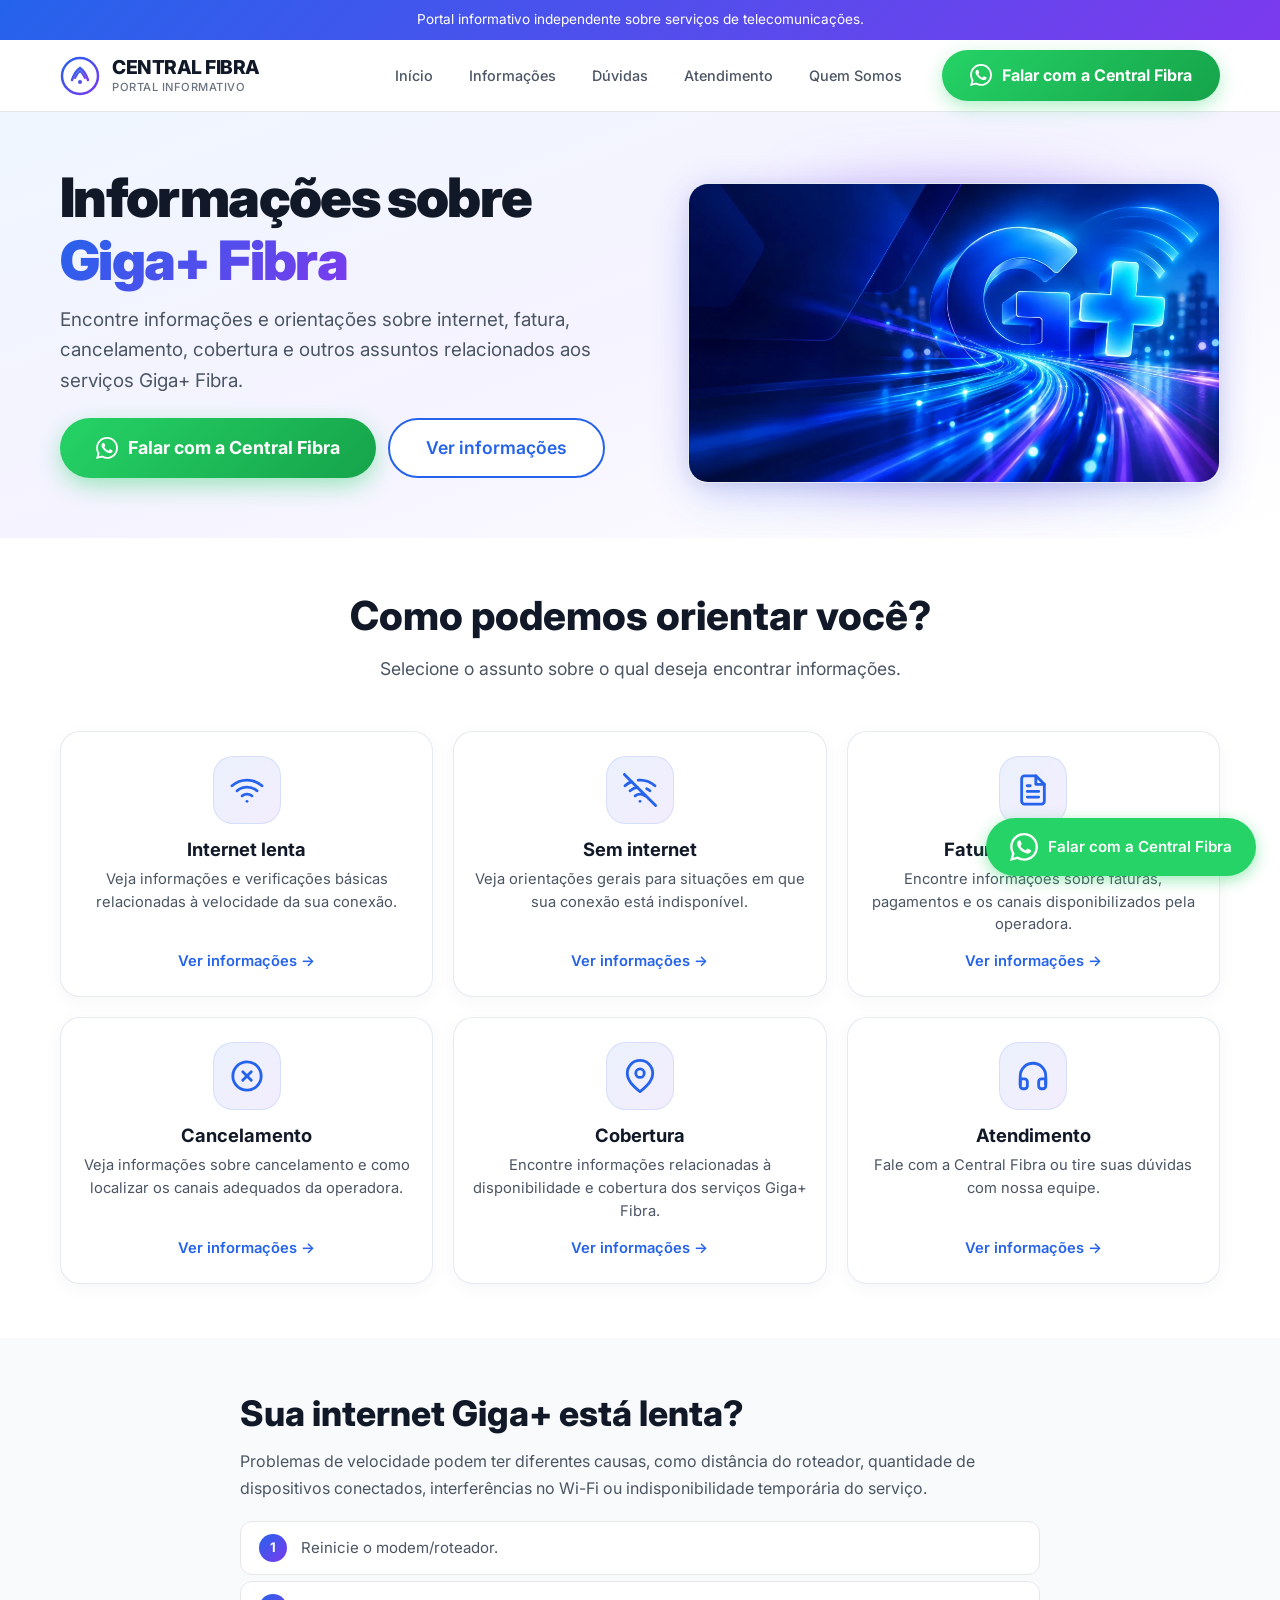
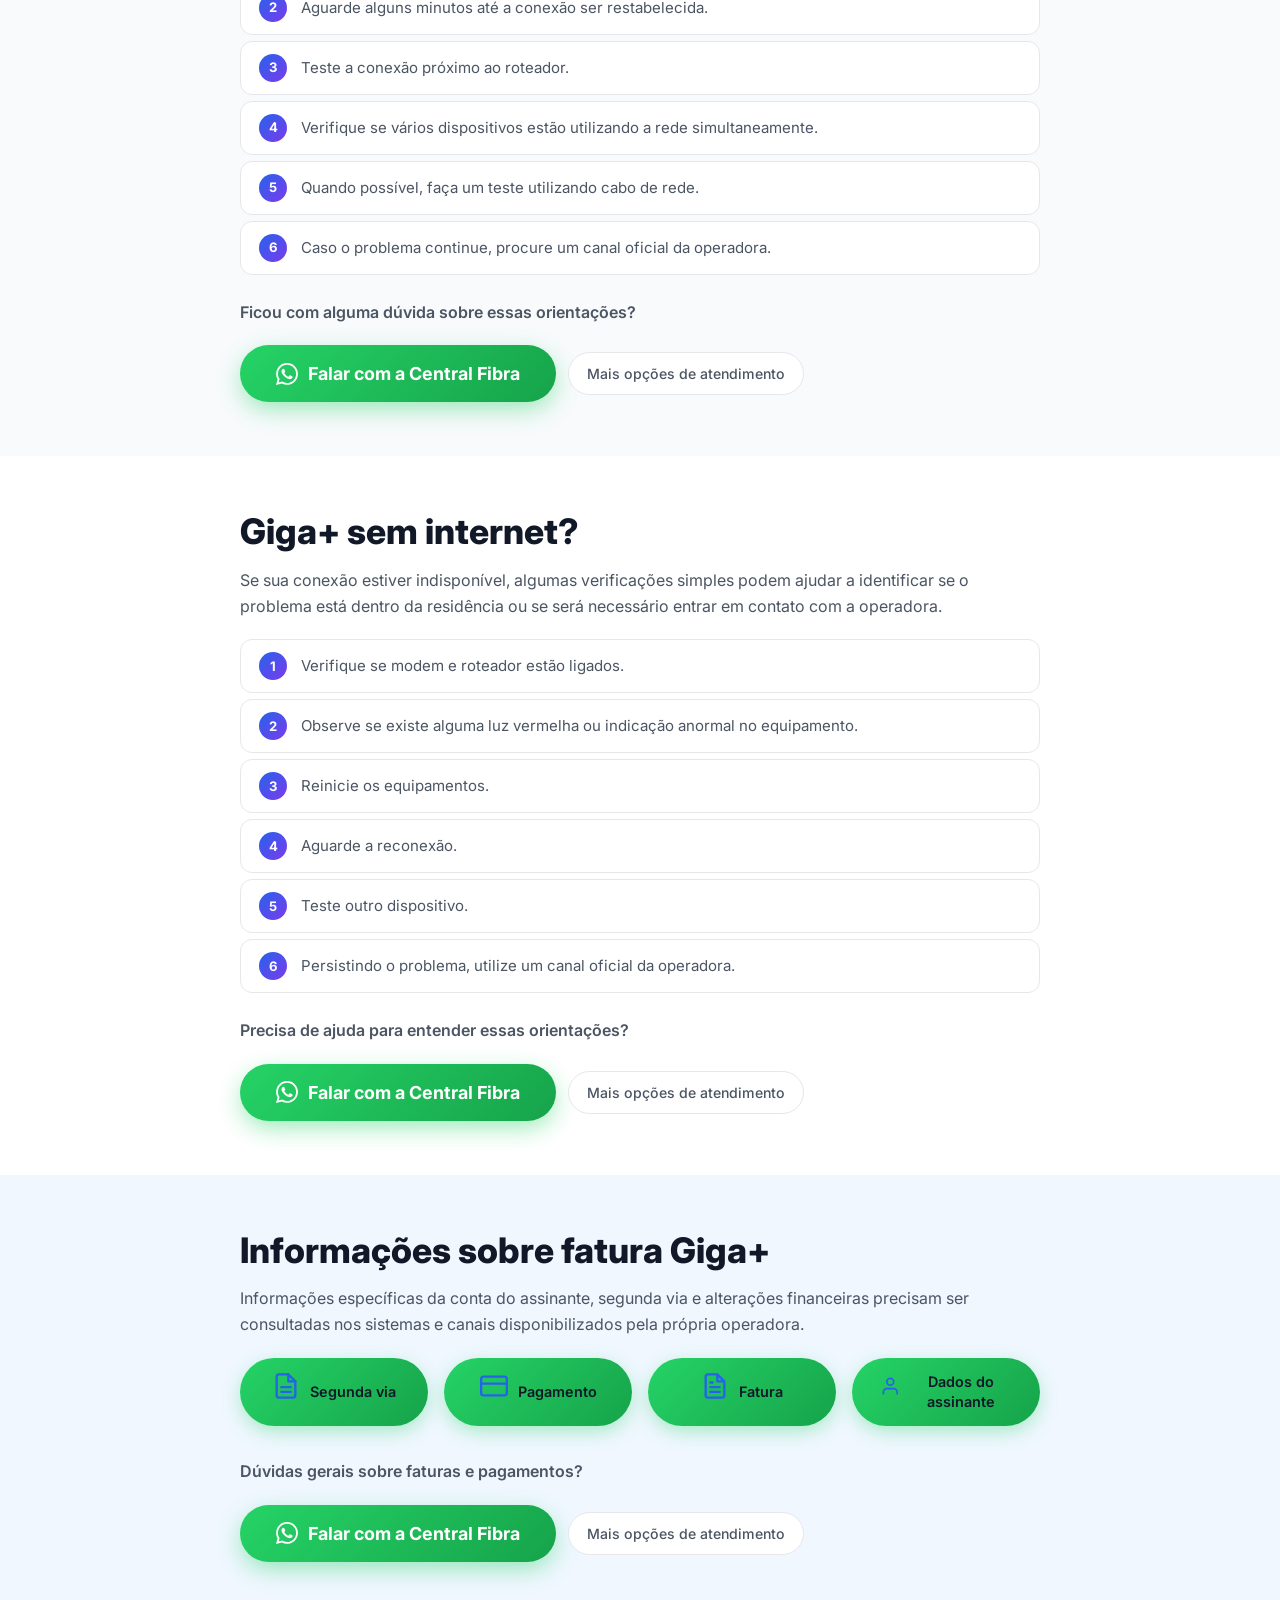
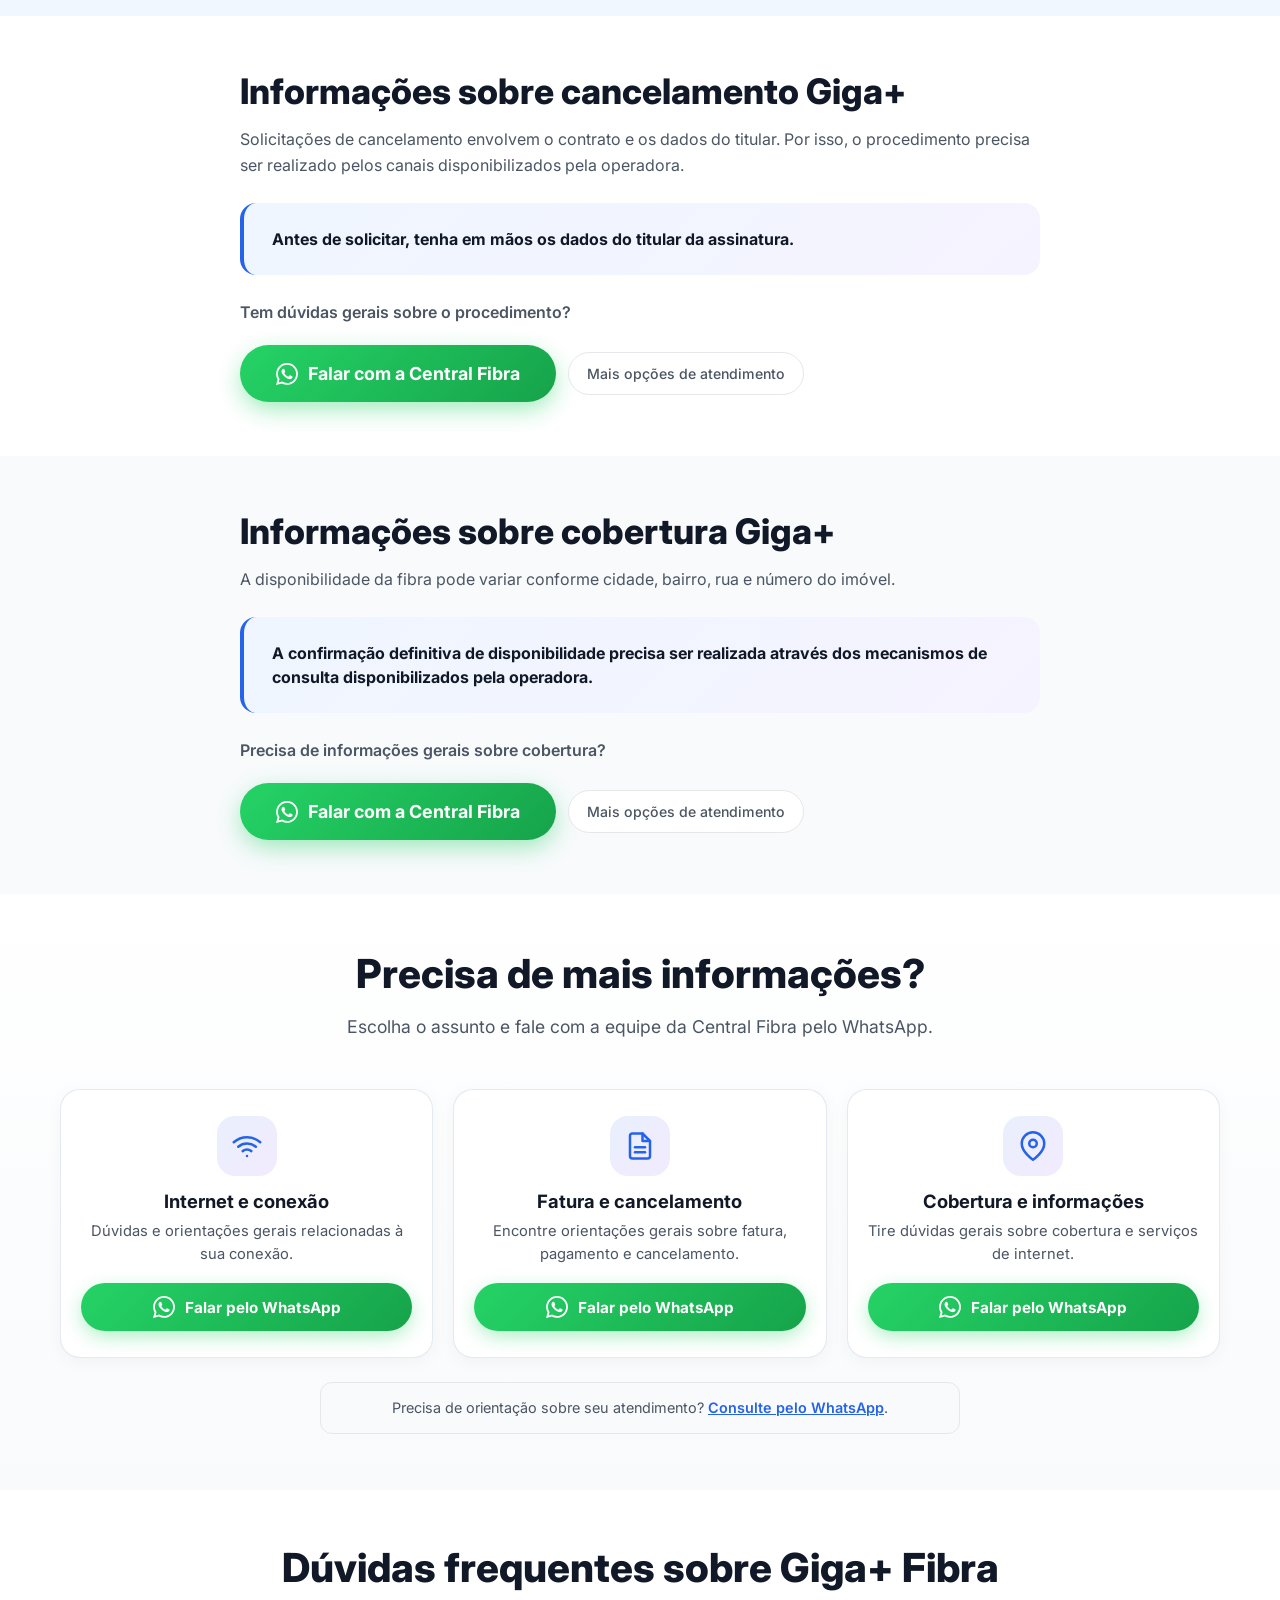
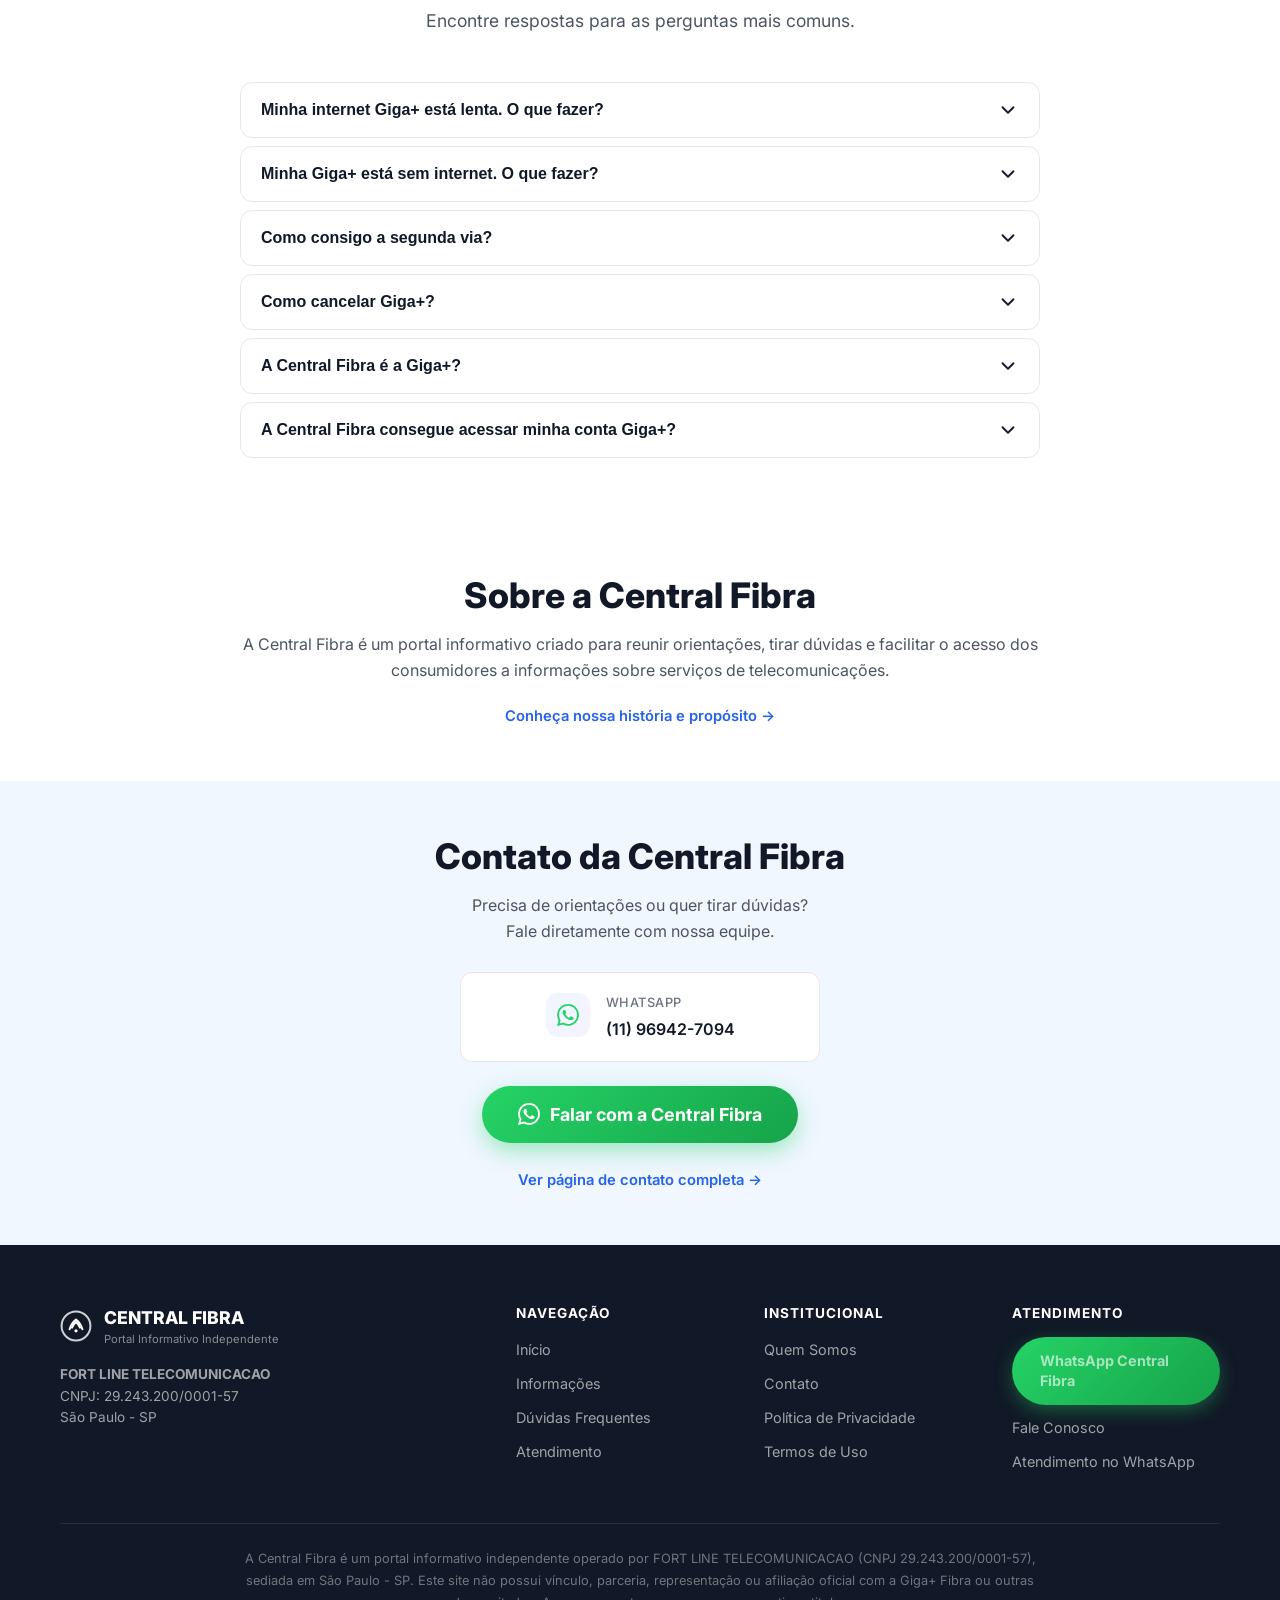
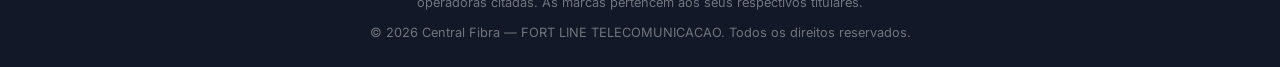
==== commit e916db63: "fix: replace all gigamais external links and update whatsapp to 5511969427094" ====
--- a/index.html
+++ b/index.html
@@ -20,7 +20,8 @@
 <body>
     <div class="info-banner">
         <div class="container">
-            Portal informativo independente sobre serviços de telecomunicações.
+            <span class="banner-text-desktop">Portal informativo independente sobre serviços de telecomunicações.</span>
+            <span class="banner-text-mobile">Portal informativo independente</span>
         </div>
     </div>
 
@@ -54,9 +55,9 @@
                     <li><a href="#atendimento" class="nav-link">Atendimento</a></li>
                     <li><a href="quem-somos.html" class="nav-link">Quem Somos</a></li>
                 </ul>
-                <a href="https://wa.me/551156640039?text=Ol%C3%A1!%20Acessei%20a%20Central%20Fibra%20e%20gostaria%20de%20informa%C3%A7%C3%B5es." target="_blank" rel="noopener noreferrer" class="whatsapp-cta btn-sm header-cta" data-location="header" data-event="whatsapp_click">
+                <a href="https://wa.me/5511969427094?text=Ol%C3%A1%21%20Gostaria%20de%20informa%C3%A7%C3%B5es%20sobre%20servi%C3%A7os%20de%20internet." target="_blank" rel="noopener noreferrer" class="whatsapp-cta btn-sm header-cta" data-location="header" data-event="whatsapp_click" aria-label="Falar com a Central Fibra pelo WhatsApp">
                     <svg class="whatsapp-icon" viewBox="0 0 24 24"><path d="M.057 24l1.687-6.163c-1.041-1.804-1.588-3.849-1.587-5.946.003-6.556 5.338-11.891 11.893-11.891 3.181.001 6.167 1.24 8.413 3.488 2.245 2.248 3.481 5.236 3.48 8.414-.003 6.557-5.338 11.892-11.893 11.892-1.99-.001-3.951-.5-5.688-1.448l-6.305 1.654zm6.597-3.807c1.676.995 3.276 1.591 5.392 1.592 5.448 0 9.886-4.434 9.889-9.885.002-5.462-4.415-9.89-9.881-9.892-5.452 0-9.887 4.434-9.889 9.884-.001 2.225.651 3.891 1.746 5.634l-.999 3.648 3.742-.981zm11.387-5.464c-.074-.124-.272-.198-.57-.347-.297-.149-1.758-.868-2.031-.967-.272-.099-.47-.149-.669.149-.198.297-.768.967-.941 1.165-.173.198-.347.223-.644.074-.297-.149-1.255-.462-2.39-1.475-.883-.788-1.48-1.761-1.653-2.059-.173-.297-.018-.458.13-.606.134-.133.297-.347.446-.521.151-.172.2-.296.3-.495.099-.198.05-.372-.025-.521-.075-.148-.669-1.611-.916-2.206-.242-.579-.487-.501-.669-.51l-.57-.01c-.198 0-.52.074-.792.372s-1.04 1.016-1.04 2.479 1.065 2.876 1.213 3.074c.149.198 2.095 3.2 5.076 4.487.709.306 1.263.489 1.694.626.712.226 1.36.194 1.872.118.571-.085 1.758-.719 2.006-1.413.248-.695.248-1.29.173-1.414z"/></svg>
-                    Falar com a Central Fibra
+                    <span class="header-cta-text">Falar com a Central Fibra</span>
                 </a>
             </nav>
             <button class="hamburger" aria-label="Menu">
@@ -73,7 +74,7 @@
         <a href="#duvidas" class="nav-link">Dúvidas</a>
         <a href="#atendimento" class="nav-link">Atendimento</a>
         <a href="quem-somos.html" class="nav-link">Quem Somos</a>
-        <a href="https://wa.me/551156640039?text=Ol%C3%A1!%20Acessei%20a%20Central%20Fibra%20e%20gostaria%20de%20informa%C3%A7%C3%B5es." target="_blank" rel="noopener noreferrer" class="whatsapp-cta btn-block" data-location="mobile-nav" data-event="whatsapp_click">
+        <a href="https://wa.me/5511969427094?text=Ol%C3%A1%21%20Gostaria%20de%20informa%C3%A7%C3%B5es%20sobre%20servi%C3%A7os%20de%20internet." target="_blank" rel="noopener noreferrer" class="whatsapp-cta btn-block" data-location="mobile-nav" data-event="whatsapp_click">
             <svg class="whatsapp-icon" viewBox="0 0 24 24"><path d="M.057 24l1.687-6.163c-1.041-1.804-1.588-3.849-1.587-5.946.003-6.556 5.338-11.891 11.893-11.891 3.181.001 6.167 1.24 8.413 3.488 2.245 2.248 3.481 5.236 3.48 8.414-.003 6.557-5.338 11.892-11.893 11.892-1.99-.001-3.951-.5-5.688-1.448l-6.305 1.654zm6.597-3.807c1.676.995 3.276 1.591 5.392 1.592 5.448 0 9.886-4.434 9.889-9.885.002-5.462-4.415-9.89-9.881-9.892-5.452 0-9.887 4.434-9.889 9.884-.001 2.225.651 3.891 1.746 5.634l-.999 3.648 3.742-.981zm11.387-5.464c-.074-.124-.272-.198-.57-.347-.297-.149-1.758-.868-2.031-.967-.272-.099-.47-.149-.669.149-.198.297-.768.967-.941 1.165-.173.198-.347.223-.644.074-.297-.149-1.255-.462-2.39-1.475-.883-.788-1.48-1.761-1.653-2.059-.173-.297-.018-.458.13-.606.134-.133.297-.347.446-.521.151-.172.2-.296.3-.495.099-.198.05-.372-.025-.521-.075-.148-.669-1.611-.916-2.206-.242-.579-.487-.501-.669-.51l-.57-.01c-.198 0-.52.074-.792.372s-1.04 1.016-1.04 2.479 1.065 2.876 1.213 3.074c.149.198 2.095 3.2 5.076 4.487.709.306 1.263.489 1.694.626.712.226 1.36.194 1.872.118.571-.085 1.758-.719 2.006-1.413.248-.695.248-1.29.173-1.414z"/></svg>
             Falar com a Central Fibra
         </a>
@@ -90,7 +91,7 @@
                     <p class="hero-subtitle">Encontre informações e orientações sobre internet, fatura, cancelamento, cobertura e outros assuntos relacionados aos serviços Giga+ Fibra.</p>
 
                     <div class="hero-buttons">
-                        <a href="https://wa.me/551156640039?text=Ol%C3%A1!%20Acessei%20a%20Central%20Fibra%20e%20gostaria%20de%20informa%C3%A7%C3%B5es." target="_blank" rel="noopener noreferrer" class="whatsapp-cta btn-lg" data-location="hero" data-event="whatsapp_click">
+                        <a href="https://wa.me/5511969427094?text=Ol%C3%A1%21%20Gostaria%20de%20informa%C3%A7%C3%B5es%20sobre%20servi%C3%A7os%20de%20internet." target="_blank" rel="noopener noreferrer" class="whatsapp-cta btn-lg" data-location="hero" data-event="whatsapp_click">
                             <svg class="whatsapp-icon" viewBox="0 0 24 24"><path d="M.057 24l1.687-6.163c-1.041-1.804-1.588-3.849-1.587-5.946.003-6.556 5.338-11.891 11.893-11.891 3.181.001 6.167 1.24 8.413 3.488 2.245 2.248 3.481 5.236 3.48 8.414-.003 6.557-5.338 11.892-11.893 11.892-1.99-.001-3.951-.5-5.688-1.448l-6.305 1.654zm6.597-3.807c1.676.995 3.276 1.591 5.392 1.592 5.448 0 9.886-4.434 9.889-9.885.002-5.462-4.415-9.89-9.881-9.892-5.452 0-9.887 4.434-9.889 9.884-.001 2.225.651 3.891 1.746 5.634l-.999 3.648 3.742-.981zm11.387-5.464c-.074-.124-.272-.198-.57-.347-.297-.149-1.758-.868-2.031-.967-.272-.099-.47-.149-.669.149-.198.297-.768.967-.941 1.165-.173.198-.347.223-.644.074-.297-.149-1.255-.462-2.39-1.475-.883-.788-1.48-1.761-1.653-2.059-.173-.297-.018-.458.13-.606.134-.133.297-.347.446-.521.151-.172.2-.296.3-.495.099-.198.05-.372-.025-.521-.075-.148-.669-1.611-.916-2.206-.242-.579-.487-.501-.669-.51l-.57-.01c-.198 0-.52.074-.792.372s-1.04 1.016-1.04 2.479 1.065 2.876 1.213 3.074c.149.198 2.095 3.2 5.076 4.487.709.306 1.263.489 1.694.626.712.226 1.36.194 1.872.118.571-.085 1.758-.719 2.006-1.413.248-.695.248-1.29.173-1.414z"/></svg>
                             Falar com a Central Fibra
                         </a>
@@ -238,7 +239,7 @@
 
                     <p class="cta-question">Ficou com alguma dúvida sobre essas orientações?</p>
                     <div class="cta-group">
-                        <a href="https://wa.me/551156640039?text=Ol%C3%A1!%20Acessei%20a%20Central%20Fibra%20e%20gostaria%20de%20informa%C3%A7%C3%B5es." target="_blank" rel="noopener noreferrer" class="whatsapp-cta btn-lg" data-location="section-internet-lenta" data-event="whatsapp_click">
+                        <a href="https://wa.me/5511969427094?text=Ol%C3%A1%21%20Gostaria%20de%20informa%C3%A7%C3%B5es%20sobre%20minha%20conex%C3%A3o%20de%20internet." target="_blank" rel="noopener noreferrer" class="whatsapp-cta btn-lg" data-location="section-internet-lenta" data-event="whatsapp_click">
                             <svg class="whatsapp-icon" viewBox="0 0 24 24"><path d="M.057 24l1.687-6.163c-1.041-1.804-1.588-3.849-1.587-5.946.003-6.556 5.338-11.891 11.893-11.891 3.181.001 6.167 1.24 8.413 3.488 2.245 2.248 3.481 5.236 3.48 8.414-.003 6.557-5.338 11.892-11.893 11.892-1.99-.001-3.951-.5-5.688-1.448l-6.305 1.654zm6.597-3.807c1.676.995 3.276 1.591 5.392 1.592 5.448 0 9.886-4.434 9.889-9.885.002-5.462-4.415-9.89-9.881-9.892-5.452 0-9.887 4.434-9.889 9.884-.001 2.225.651 3.891 1.746 5.634l-.999 3.648 3.742-.981zm11.387-5.464c-.074-.124-.272-.198-.57-.347-.297-.149-1.758-.868-2.031-.967-.272-.099-.47-.149-.669.149-.198.297-.768.967-.941 1.165-.173.198-.347.223-.644.074-.297-.149-1.255-.462-2.39-1.475-.883-.788-1.48-1.761-1.653-2.059-.173-.297-.018-.458.13-.606.134-.133.297-.347.446-.521.151-.172.2-.296.3-.495.099-.198.05-.372-.025-.521-.075-.148-.669-1.611-.916-2.206-.242-.579-.487-.501-.669-.51l-.57-.01c-.198 0-.52.074-.792.372s-1.04 1.016-1.04 2.479 1.065 2.876 1.213 3.074c.149.198 2.095 3.2 5.076 4.487.709.306 1.263.489 1.694.626.712.226 1.36.194 1.872.118.571-.085 1.758-.719 2.006-1.413.248-.695.248-1.29.173-1.414z"/></svg>
                             Falar com a Central Fibra
                         </a>
@@ -284,7 +285,7 @@
 
                     <p class="cta-question">Precisa de ajuda para entender essas orientações?</p>
                     <div class="cta-group">
-                        <a href="https://wa.me/551156640039?text=Ol%C3%A1!%20Acessei%20a%20Central%20Fibra%20e%20gostaria%20de%20informa%C3%A7%C3%B5es." target="_blank" rel="noopener noreferrer" class="whatsapp-cta btn-lg" data-location="section-sem-internet" data-event="whatsapp_click">
+                        <a href="https://wa.me/5511969427094?text=Ol%C3%A1%21%20Gostaria%20de%20informa%C3%A7%C3%B5es%20sobre%20minha%20conex%C3%A3o%20de%20internet." target="_blank" rel="noopener noreferrer" class="whatsapp-cta btn-lg" data-location="section-sem-internet" data-event="whatsapp_click">
                             <svg class="whatsapp-icon" viewBox="0 0 24 24"><path d="M.057 24l1.687-6.163c-1.041-1.804-1.588-3.849-1.587-5.946.003-6.556 5.338-11.891 11.893-11.891 3.181.001 6.167 1.24 8.413 3.488 2.245 2.248 3.481 5.236 3.48 8.414-.003 6.557-5.338 11.892-11.893 11.892-1.99-.001-3.951-.5-5.688-1.448l-6.305 1.654zm6.597-3.807c1.676.995 3.276 1.591 5.392 1.592 5.448 0 9.886-4.434 9.889-9.885.002-5.462-4.415-9.89-9.881-9.892-5.452 0-9.887 4.434-9.889 9.884-.001 2.225.651 3.891 1.746 5.634l-.999 3.648 3.742-.981zm11.387-5.464c-.074-.124-.272-.198-.57-.347-.297-.149-1.758-.868-2.031-.967-.272-.099-.47-.149-.669.149-.198.297-.768.967-.941 1.165-.173.198-.347.223-.644.074-.297-.149-1.255-.462-2.39-1.475-.883-.788-1.48-1.761-1.653-2.059-.173-.297-.018-.458.13-.606.134-.133.297-.347.446-.521.151-.172.2-.296.3-.495.099-.198.05-.372-.025-.521-.075-.148-.669-1.611-.916-2.206-.242-.579-.487-.501-.669-.51l-.57-.01c-.198 0-.52.074-.792.372s-1.04 1.016-1.04 2.479 1.065 2.876 1.213 3.074c.149.198 2.095 3.2 5.076 4.487.709.306 1.263.489 1.694.626.712.226 1.36.194 1.872.118.571-.085 1.758-.719 2.006-1.413.248-.695.248-1.29.173-1.414z"/></svg>
                             Falar com a Central Fibra
                         </a>
@@ -302,25 +303,25 @@
                     <p>Informações específicas da conta do assinante, segunda via e alterações financeiras precisam ser consultadas nos sistemas e canais disponibilizados pela própria operadora.</p>
 
                     <div class="mini-cards">
-                        <a href="https://gigamaisfibra.com.br/" target="_blank" rel="noopener noreferrer" class="mini-card">
+                        <a href="https://wa.me/5511969427094?text=Ol%C3%A1%21%20Gostaria%20de%20informa%C3%A7%C3%B5es%20sobre%20fatura." target="_blank" rel="noopener noreferrer" class="mini-card whatsapp-cta" data-location="mini-card-segunda-via" data-event="whatsapp_click">
                             <div class="mini-card-icon">
                                 <svg viewBox="0 0 24 24" width="28" height="28" stroke="currentColor" fill="none" stroke-width="2" stroke-linecap="round" stroke-linejoin="round"><path d="M14 2H6a2 2 0 0 0-2 2v16a2 2 0 0 0 2 2h12a2 2 0 0 0 2-2V8z"></path><polyline points="14 2 14 8 20 8"></polyline><line x1="16" y1="13" x2="8" y2="13"></line><line x1="16" y1="17" x2="8" y2="17"></line></svg>
                             </div>
                             <span class="mini-card-label">Segunda via</span>
                         </a>
-                        <a href="https://gigamaisfibra.com.br/" target="_blank" rel="noopener noreferrer" class="mini-card">
+                        <a href="https://wa.me/5511969427094?text=Ol%C3%A1%21%20Gostaria%20de%20informa%C3%A7%C3%B5es%20sobre%20fatura." target="_blank" rel="noopener noreferrer" class="mini-card whatsapp-cta" data-location="mini-card-pagamento" data-event="whatsapp_click">
                             <div class="mini-card-icon">
                                 <svg viewBox="0 0 24 24" width="28" height="28" stroke="currentColor" fill="none" stroke-width="2" stroke-linecap="round" stroke-linejoin="round"><rect x="1" y="4" width="22" height="16" rx="2" ry="2"></rect><line x1="1" y1="10" x2="23" y2="10"></line></svg>
                             </div>
                             <span class="mini-card-label">Pagamento</span>
                         </a>
-                        <a href="https://gigamaisfibra.com.br/" target="_blank" rel="noopener noreferrer" class="mini-card">
+                        <a href="https://wa.me/5511969427094?text=Ol%C3%A1%21%20Gostaria%20de%20informa%C3%A7%C3%B5es%20sobre%20fatura." target="_blank" rel="noopener noreferrer" class="mini-card whatsapp-cta" data-location="mini-card-fatura" data-event="whatsapp_click">
                             <div class="mini-card-icon">
                                 <svg viewBox="0 0 24 24" width="28" height="28" stroke="currentColor" fill="none" stroke-width="2" stroke-linecap="round" stroke-linejoin="round"><path d="M14 2H6a2 2 0 0 0-2 2v16c0 1.1.9 2 2 2h12a2 2 0 0 0 2-2V8l-6-6z"></path><path d="M14 3v5h5M16 13H8M16 17H8M10 9H8"></path></svg>
                             </div>
                             <span class="mini-card-label">Fatura</span>
                         </a>
-                        <a href="https://gigamaisfibra.com.br/" target="_blank" rel="noopener noreferrer" class="mini-card">
+                        <a href="https://wa.me/5511969427094?text=Ol%C3%A1%21%20Gostaria%20de%20informa%C3%A7%C3%B5es%20sobre%20servi%C3%A7os%20de%20internet." target="_blank" rel="noopener noreferrer" class="mini-card whatsapp-cta" data-location="mini-card-dados" data-event="whatsapp_click">
                             <div class="mini-card-icon">
                                 <svg viewBox="0 0 24 24" width="28" height="28" stroke="currentColor" fill="none" stroke-width="2" stroke-linecap="round" stroke-linejoin="round"><path d="M20 21v-2a4 4 0 0 0-4-4H8a4 4 0 0 0-4 4v2"></path><circle cx="12" cy="7" r="4"></circle></svg>
                             </div>
@@ -330,7 +331,7 @@
 
                     <p class="cta-question">Dúvidas gerais sobre faturas e pagamentos?</p>
                     <div class="cta-group">
-                        <a href="https://wa.me/551156640039?text=Ol%C3%A1!%20Acessei%20a%20Central%20Fibra%20e%20gostaria%20de%20informa%C3%A7%C3%B5es." target="_blank" rel="noopener noreferrer" class="whatsapp-cta btn-lg" data-location="section-fatura" data-event="whatsapp_click">
+                        <a href="https://wa.me/5511969427094?text=Ol%C3%A1%21%20Gostaria%20de%20informa%C3%A7%C3%B5es%20sobre%20fatura." target="_blank" rel="noopener noreferrer" class="whatsapp-cta btn-lg" data-location="section-fatura" data-event="whatsapp_click">
                             <svg class="whatsapp-icon" viewBox="0 0 24 24"><path d="M.057 24l1.687-6.163c-1.041-1.804-1.588-3.849-1.587-5.946.003-6.556 5.338-11.891 11.893-11.891 3.181.001 6.167 1.24 8.413 3.488 2.245 2.248 3.481 5.236 3.48 8.414-.003 6.557-5.338 11.892-11.893 11.892-1.99-.001-3.951-.5-5.688-1.448l-6.305 1.654zm6.597-3.807c1.676.995 3.276 1.591 5.392 1.592 5.448 0 9.886-4.434 9.889-9.885.002-5.462-4.415-9.89-9.881-9.892-5.452 0-9.887 4.434-9.889 9.884-.001 2.225.651 3.891 1.746 5.634l-.999 3.648 3.742-.981zm11.387-5.464c-.074-.124-.272-.198-.57-.347-.297-.149-1.758-.868-2.031-.967-.272-.099-.47-.149-.669.149-.198.297-.768.967-.941 1.165-.173.198-.347.223-.644.074-.297-.149-1.255-.462-2.39-1.475-.883-.788-1.48-1.761-1.653-2.059-.173-.297-.018-.458.13-.606.134-.133.297-.347.446-.521.151-.172.2-.296.3-.495.099-.198.05-.372-.025-.521-.075-.148-.669-1.611-.916-2.206-.242-.579-.487-.501-.669-.51l-.57-.01c-.198 0-.52.074-.792.372s-1.04 1.016-1.04 2.479 1.065 2.876 1.213 3.074c.149.198 2.095 3.2 5.076 4.487.709.306 1.263.489 1.694.626.712.226 1.36.194 1.872.118.571-.085 1.758-.719 2.006-1.413.248-.695.248-1.29.173-1.414z"/></svg>
                             Falar com a Central Fibra
                         </a>
@@ -353,7 +354,7 @@
 
                     <p class="cta-question">Tem dúvidas gerais sobre o procedimento?</p>
                     <div class="cta-group">
-                        <a href="https://wa.me/551156640039?text=Ol%C3%A1!%20Acessei%20a%20Central%20Fibra%20e%20gostaria%20de%20informa%C3%A7%C3%B5es." target="_blank" rel="noopener noreferrer" class="whatsapp-cta btn-lg" data-location="section-cancelamento" data-event="whatsapp_click">
+                        <a href="https://wa.me/5511969427094?text=Ol%C3%A1%21%20Gostaria%20de%20informa%C3%A7%C3%B5es%20sobre%20cancelamento." target="_blank" rel="noopener noreferrer" class="whatsapp-cta btn-lg" data-location="section-cancelamento" data-event="whatsapp_click">
                             <svg class="whatsapp-icon" viewBox="0 0 24 24"><path d="M.057 24l1.687-6.163c-1.041-1.804-1.588-3.849-1.587-5.946.003-6.556 5.338-11.891 11.893-11.891 3.181.001 6.167 1.24 8.413 3.488 2.245 2.248 3.481 5.236 3.48 8.414-.003 6.557-5.338 11.892-11.893 11.892-1.99-.001-3.951-.5-5.688-1.448l-6.305 1.654zm6.597-3.807c1.676.995 3.276 1.591 5.392 1.592 5.448 0 9.886-4.434 9.889-9.885.002-5.462-4.415-9.89-9.881-9.892-5.452 0-9.887 4.434-9.889 9.884-.001 2.225.651 3.891 1.746 5.634l-.999 3.648 3.742-.981zm11.387-5.464c-.074-.124-.272-.198-.57-.347-.297-.149-1.758-.868-2.031-.967-.272-.099-.47-.149-.669.149-.198.297-.768.967-.941 1.165-.173.198-.347.223-.644.074-.297-.149-1.255-.462-2.39-1.475-.883-.788-1.48-1.761-1.653-2.059-.173-.297-.018-.458.13-.606.134-.133.297-.347.446-.521.151-.172.2-.296.3-.495.099-.198.05-.372-.025-.521-.075-.148-.669-1.611-.916-2.206-.242-.579-.487-.501-.669-.51l-.57-.01c-.198 0-.52.074-.792.372s-1.04 1.016-1.04 2.479 1.065 2.876 1.213 3.074c.149.198 2.095 3.2 5.076 4.487.709.306 1.263.489 1.694.626.712.226 1.36.194 1.872.118.571-.085 1.758-.719 2.006-1.413.248-.695.248-1.29.173-1.414z"/></svg>
                             Falar com a Central Fibra
                         </a>
@@ -376,7 +377,7 @@
 
                     <p class="cta-question">Precisa de informações gerais sobre cobertura?</p>
                     <div class="cta-group">
-                        <a href="https://wa.me/551156640039?text=Ol%C3%A1!%20Acessei%20a%20Central%20Fibra%20e%20gostaria%20de%20informa%C3%A7%C3%B5es." target="_blank" rel="noopener noreferrer" class="whatsapp-cta btn-lg" data-location="section-cobertura" data-event="whatsapp_click">
+                        <a href="https://wa.me/5511969427094?text=Ol%C3%A1%21%20Gostaria%20de%20informa%C3%A7%C3%B5es%20sobre%20cobertura." target="_blank" rel="noopener noreferrer" class="whatsapp-cta btn-lg" data-location="section-cobertura" data-event="whatsapp_click">
                             <svg class="whatsapp-icon" viewBox="0 0 24 24"><path d="M.057 24l1.687-6.163c-1.041-1.804-1.588-3.849-1.587-5.946.003-6.556 5.338-11.891 11.893-11.891 3.181.001 6.167 1.24 8.413 3.488 2.245 2.248 3.481 5.236 3.48 8.414-.003 6.557-5.338 11.892-11.893 11.892-1.99-.001-3.951-.5-5.688-1.448l-6.305 1.654zm6.597-3.807c1.676.995 3.276 1.591 5.392 1.592 5.448 0 9.886-4.434 9.889-9.885.002-5.462-4.415-9.89-9.881-9.892-5.452 0-9.887 4.434-9.889 9.884-.001 2.225.651 3.891 1.746 5.634l-.999 3.648 3.742-.981zm11.387-5.464c-.074-.124-.272-.198-.57-.347-.297-.149-1.758-.868-2.031-.967-.272-.099-.47-.149-.669.149-.198.297-.768.967-.941 1.165-.173.198-.347.223-.644.074-.297-.149-1.255-.462-2.39-1.475-.883-.788-1.48-1.761-1.653-2.059-.173-.297-.018-.458.13-.606.134-.133.297-.347.446-.521.151-.172.2-.296.3-.495.099-.198.05-.372-.025-.521-.075-.148-.669-1.611-.916-2.206-.242-.579-.487-.501-.669-.51l-.57-.01c-.198 0-.52.074-.792.372s-1.04 1.016-1.04 2.479 1.065 2.876 1.213 3.074c.149.198 2.095 3.2 5.076 4.487.709.306 1.263.489 1.694.626.712.226 1.36.194 1.872.118.571-.085 1.758-.719 2.006-1.413.248-.695.248-1.29.173-1.414z"/></svg>
                             Falar com a Central Fibra
                         </a>
@@ -406,7 +407,7 @@
                         </div>
                         <h3>Internet e conexão</h3>
                         <p>Dúvidas e orientações gerais relacionadas à sua conexão.</p>
-                        <a href="https://wa.me/551156640039?text=Ol%C3%A1!%20Acessei%20a%20Central%20Fibra%20e%20gostaria%20de%20informa%C3%A7%C3%B5es%20sobre%20internet%20e%20conex%C3%A3o." target="_blank" rel="noopener noreferrer" class="whatsapp-cta" data-location="section-atendimento-internet" data-event="whatsapp_click">
+                        <a href="https://wa.me/5511969427094?text=Ol%C3%A1%21%20Gostaria%20de%20informa%C3%A7%C3%B5es%20sobre%20minha%20conex%C3%A3o%20de%20internet." target="_blank" rel="noopener noreferrer" class="whatsapp-cta" data-location="section-atendimento-internet" data-event="whatsapp_click">
                             <svg class="whatsapp-icon" viewBox="0 0 24 24"><path d="M.057 24l1.687-6.163c-1.041-1.804-1.588-3.849-1.587-5.946.003-6.556 5.338-11.891 11.893-11.891 3.181.001 6.167 1.24 8.413 3.488 2.245 2.248 3.481 5.236 3.48 8.414-.003 6.557-5.338 11.892-11.893 11.892-1.99-.001-3.951-.5-5.688-1.448l-6.305 1.654zm6.597-3.807c1.676.995 3.276 1.591 5.392 1.592 5.448 0 9.886-4.434 9.889-9.885.002-5.462-4.415-9.89-9.881-9.892-5.452 0-9.887 4.434-9.889 9.884-.001 2.225.651 3.891 1.746 5.634l-.999 3.648 3.742-.981zm11.387-5.464c-.074-.124-.272-.198-.57-.347-.297-.149-1.758-.868-2.031-.967-.272-.099-.47-.149-.669.149-.198.297-.768.967-.941 1.165-.173.198-.347.223-.644.074-.297-.149-1.255-.462-2.39-1.475-.883-.788-1.48-1.761-1.653-2.059-.173-.297-.018-.458.13-.606.134-.133.297-.347.446-.521.151-.172.2-.296.3-.495.099-.198.05-.372-.025-.521-.075-.148-.669-1.611-.916-2.206-.242-.579-.487-.501-.669-.51l-.57-.01c-.198 0-.52.074-.792.372s-1.04 1.016-1.04 2.479 1.065 2.876 1.213 3.074c.149.198 2.095 3.2 5.076 4.487.709.306 1.263.489 1.694.626.712.226 1.36.194 1.872.118.571-.085 1.758-.719 2.006-1.413.248-.695.248-1.29.173-1.414z"/></svg>
                             Falar pelo WhatsApp
                         </a>
@@ -423,7 +424,7 @@
                         </div>
                         <h3>Fatura e cancelamento</h3>
                         <p>Encontre orientações gerais sobre fatura, pagamento e cancelamento.</p>
-                        <a href="https://wa.me/551156640039?text=Ol%C3%A1!%20Acessei%20a%20Central%20Fibra%20e%20gostaria%20de%20informa%C3%A7%C3%B5es%20sobre%20fatura%20ou%20cancelamento." target="_blank" rel="noopener noreferrer" class="whatsapp-cta" data-location="section-atendimento-fatura" data-event="whatsapp_click">
+                        <a href="https://wa.me/5511969427094?text=Ol%C3%A1%21%20Gostaria%20de%20informa%C3%A7%C3%B5es%20sobre%20fatura." target="_blank" rel="noopener noreferrer" class="whatsapp-cta" data-location="section-atendimento-fatura" data-event="whatsapp_click">
                             <svg class="whatsapp-icon" viewBox="0 0 24 24"><path d="M.057 24l1.687-6.163c-1.041-1.804-1.588-3.849-1.587-5.946.003-6.556 5.338-11.891 11.893-11.891 3.181.001 6.167 1.24 8.413 3.488 2.245 2.248 3.481 5.236 3.48 8.414-.003 6.557-5.338 11.892-11.893 11.892-1.99-.001-3.951-.5-5.688-1.448l-6.305 1.654zm6.597-3.807c1.676.995 3.276 1.591 5.392 1.592 5.448 0 9.886-4.434 9.889-9.885.002-5.462-4.415-9.89-9.881-9.892-5.452 0-9.887 4.434-9.889 9.884-.001 2.225.651 3.891 1.746 5.634l-.999 3.648 3.742-.981zm11.387-5.464c-.074-.124-.272-.198-.57-.347-.297-.149-1.758-.868-2.031-.967-.272-.099-.47-.149-.669.149-.198.297-.768.967-.941 1.165-.173.198-.347.223-.644.074-.297-.149-1.255-.462-2.39-1.475-.883-.788-1.48-1.761-1.653-2.059-.173-.297-.018-.458.13-.606.134-.133.297-.347.446-.521.151-.172.2-.296.3-.495.099-.198.05-.372-.025-.521-.075-.148-.669-1.611-.916-2.206-.242-.579-.487-.501-.669-.51l-.57-.01c-.198 0-.52.074-.792.372s-1.04 1.016-1.04 2.479 1.065 2.876 1.213 3.074c.149.198 2.095 3.2 5.076 4.487.709.306 1.263.489 1.694.626.712.226 1.36.194 1.872.118.571-.085 1.758-.719 2.006-1.413.248-.695.248-1.29.173-1.414z"/></svg>
                             Falar pelo WhatsApp
                         </a>
@@ -438,7 +439,7 @@
                         </div>
                         <h3>Cobertura e informações</h3>
                         <p>Tire dúvidas gerais sobre cobertura e serviços de internet.</p>
-                        <a href="https://wa.me/551156640039?text=Ol%C3%A1!%20Acessei%20a%20Central%20Fibra%20e%20gostaria%20de%20informa%C3%A7%C3%B5es%20sobre%20cobertura." target="_blank" rel="noopener noreferrer" class="whatsapp-cta" data-location="section-atendimento-cobertura" data-event="whatsapp_click">
+                        <a href="https://wa.me/5511969427094?text=Ol%C3%A1%21%20Gostaria%20de%20informa%C3%A7%C3%B5es%20sobre%20cobertura." target="_blank" rel="noopener noreferrer" class="whatsapp-cta" data-location="section-atendimento-cobertura" data-event="whatsapp_click">
                             <svg class="whatsapp-icon" viewBox="0 0 24 24"><path d="M.057 24l1.687-6.163c-1.041-1.804-1.588-3.849-1.587-5.946.003-6.556 5.338-11.891 11.893-11.891 3.181.001 6.167 1.24 8.413 3.488 2.245 2.248 3.481 5.236 3.48 8.414-.003 6.557-5.338 11.892-11.893 11.892-1.99-.001-3.951-.5-5.688-1.448l-6.305 1.654zm6.597-3.807c1.676.995 3.276 1.591 5.392 1.592 5.448 0 9.886-4.434 9.889-9.885.002-5.462-4.415-9.89-9.881-9.892-5.452 0-9.887 4.434-9.889 9.884-.001 2.225.651 3.891 1.746 5.634l-.999 3.648 3.742-.981zm11.387-5.464c-.074-.124-.272-.198-.57-.347-.297-.149-1.758-.868-2.031-.967-.272-.099-.47-.149-.669.149-.198.297-.768.967-.941 1.165-.173.198-.347.223-.644.074-.297-.149-1.255-.462-2.39-1.475-.883-.788-1.48-1.761-1.653-2.059-.173-.297-.018-.458.13-.606.134-.133.297-.347.446-.521.151-.172.2-.296.3-.495.099-.198.05-.372-.025-.521-.075-.148-.669-1.611-.916-2.206-.242-.579-.487-.501-.669-.51l-.57-.01c-.198 0-.52.074-.792.372s-1.04 1.016-1.04 2.479 1.065 2.876 1.213 3.074c.149.198 2.095 3.2 5.076 4.487.709.306 1.263.489 1.694.626.712.226 1.36.194 1.872.118.571-.085 1.758-.719 2.006-1.413.248-.695.248-1.29.173-1.414z"/></svg>
                             Falar pelo WhatsApp
                         </a>
@@ -446,7 +447,7 @@
                 </div>
 
                 <div class="operator-notice-box">
-                    <p>Procurando os canais da operadora? <a href="https://gigamaisfibra.com.br/" target="_blank" rel="noopener noreferrer">Consulte aqui</a>.</p>
+                    <p>Precisa de orientação sobre seu atendimento? <a href="https://wa.me/5511969427094?text=Ol%C3%A1%21%20Gostaria%20de%20informa%C3%A7%C3%B5es%20sobre%20servi%C3%A7os%20de%20internet." target="_blank" rel="noopener noreferrer">Consulte pelo WhatsApp</a>.</p>
                 </div>
             </div>
         </section>
@@ -560,13 +561,13 @@
                             </div>
                             <div>
                                 <div class="contact-item-label">WhatsApp</div>
-                                <div class="contact-item-value">(11) 5664-0039</div>
+                                <div class="contact-item-value">(11) 96942-7094</div>
                             </div>
                         </div>
                     </div>
 
                     <div style="margin-bottom: 24px;">
-                        <a href="https://wa.me/551156640039?text=Ol%C3%A1!%20Acessei%20a%20Central%20Fibra%20e%20gostaria%20de%20informa%C3%A7%C3%B5es." target="_blank" rel="noopener noreferrer" class="whatsapp-cta btn-lg" data-location="section-contato" data-event="whatsapp_click">
+                        <a href="https://wa.me/5511969427094?text=Ol%C3%A1%21%20Gostaria%20de%20informa%C3%A7%C3%B5es%20sobre%20servi%C3%A7os%20de%20internet." target="_blank" rel="noopener noreferrer" class="whatsapp-cta btn-lg" data-location="section-contato" data-event="whatsapp_click">
                             <svg class="whatsapp-icon" viewBox="0 0 24 24"><path d="M.057 24l1.687-6.163c-1.041-1.804-1.588-3.849-1.587-5.946.003-6.556 5.338-11.891 11.893-11.891 3.181.001 6.167 1.24 8.413 3.488 2.245 2.248 3.481 5.236 3.48 8.414-.003 6.557-5.338 11.892-11.893 11.892-1.99-.001-3.951-.5-5.688-1.448l-6.305 1.654zm6.597-3.807c1.676.995 3.276 1.591 5.392 1.592 5.448 0 9.886-4.434 9.889-9.885.002-5.462-4.415-9.89-9.881-9.892-5.452 0-9.887 4.434-9.889 9.884-.001 2.225.651 3.891 1.746 5.634l-.999 3.648 3.742-.981zm11.387-5.464c-.074-.124-.272-.198-.57-.347-.297-.149-1.758-.868-2.031-.967-.272-.099-.47-.149-.669.149-.198.297-.768.967-.941 1.165-.173.198-.347.223-.644.074-.297-.149-1.255-.462-2.39-1.475-.883-.788-1.48-1.761-1.653-2.059-.173-.297-.018-.458.13-.606.134-.133.297-.347.446-.521.151-.172.2-.296.3-.495.099-.198.05-.372-.025-.521-.075-.148-.669-1.611-.916-2.206-.242-.579-.487-.501-.669-.51l-.57-.01c-.198 0-.52.074-.792.372s-1.04 1.016-1.04 2.479 1.065 2.876 1.213 3.074c.149.198 2.095 3.2 5.076 4.487.709.306 1.263.489 1.694.626.712.226 1.36.194 1.872.118.571-.085 1.758-.719 2.006-1.413.248-.695.248-1.29.173-1.414z"/></svg>
                             Falar com a Central Fibra
                         </a>
@@ -579,7 +580,7 @@
     </main>
 
     <div class="whatsapp-float">
-        <a href="https://wa.me/551156640039?text=Ol%C3%A1!%20Acessei%20a%20Central%20Fibra%20e%20gostaria%20de%20informa%C3%A7%C3%B5es." target="_blank" rel="noopener noreferrer" class="whatsapp-float-btn whatsapp-cta" data-location="floating" data-event="whatsapp_click" aria-label="Falar com a Central Fibra pelo WhatsApp">
+        <a href="https://wa.me/5511969427094?text=Ol%C3%A1%21%20Gostaria%20de%20informa%C3%A7%C3%B5es%20sobre%20servi%C3%A7os%20de%20internet." target="_blank" rel="noopener noreferrer" class="whatsapp-float-btn whatsapp-cta" data-location="floating" data-event="whatsapp_click" aria-label="Falar com a Central Fibra pelo WhatsApp">
             <svg class="whatsapp-icon" viewBox="0 0 24 24"><path d="M.057 24l1.687-6.163c-1.041-1.804-1.588-3.849-1.587-5.946.003-6.556 5.338-11.891 11.893-11.891 3.181.001 6.167 1.24 8.413 3.488 2.245 2.248 3.481 5.236 3.48 8.414-.003 6.557-5.338 11.892-11.893 11.892-1.99-.001-3.951-.5-5.688-1.448l-6.305 1.654zm6.597-3.807c1.676.995 3.276 1.591 5.392 1.592 5.448 0 9.886-4.434 9.889-9.885.002-5.462-4.415-9.89-9.881-9.892-5.452 0-9.887 4.434-9.889 9.884-.001 2.225.651 3.891 1.746 5.634l-.999 3.648 3.742-.981zm11.387-5.464c-.074-.124-.272-.198-.57-.347-.297-.149-1.758-.868-2.031-.967-.272-.099-.47-.149-.669.149-.198.297-.768.967-.941 1.165-.173.198-.347.223-.644.074-.297-.149-1.255-.462-2.39-1.475-.883-.788-1.48-1.761-1.653-2.059-.173-.297-.018-.458.13-.606.134-.133.297-.347.446-.521.151-.172.2-.296.3-.495.099-.198.05-.372-.025-.521-.075-.148-.669-1.611-.916-2.206-.242-.579-.487-.501-.669-.51l-.57-.01c-.198 0-.52.074-.792.372s-1.04 1.016-1.04 2.479 1.065 2.876 1.213 3.074c.149.198 2.095 3.2 5.076 4.487.709.306 1.263.489 1.694.626.712.226 1.36.194 1.872.118.571-.085 1.758-.719 2.006-1.413.248-.695.248-1.29.173-1.414z"/></svg>
             <span class="whatsapp-float-label">Falar com a Central Fibra</span>
         </a>
@@ -631,9 +632,9 @@
                 <div class="footer-column">
                     <h4>Atendimento</h4>
                     <ul class="footer-links">
-                        <li><a href="https://wa.me/551156640039?text=Ol%C3%A1!%20Acessei%20a%20Central%20Fibra%20e%20gostaria%20de%20informa%C3%A7%C3%B5es." target="_blank" rel="noopener noreferrer" class="whatsapp-cta" data-location="footer" data-event="whatsapp_click">WhatsApp Central Fibra</a></li>
+                        <li><a href="https://wa.me/5511969427094?text=Ol%C3%A1%21%20Gostaria%20de%20informa%C3%A7%C3%B5es%20sobre%20servi%C3%A7os%20de%20internet." target="_blank" rel="noopener noreferrer" class="whatsapp-cta" data-location="footer" data-event="whatsapp_click">WhatsApp Central Fibra</a></li>
                         <li><a href="contato.html">Fale Conosco</a></li>
-                        <li><a href="https://gigamaisfibra.com.br/" target="_blank" rel="noopener noreferrer">Canais da Operadora</a></li>
+                        <li><a href="https://wa.me/5511969427094?text=Ol%C3%A1%21%20Gostaria%20de%20informa%C3%A7%C3%B5es%20sobre%20servi%C3%A7os%20de%20internet." target="_blank" rel="noopener noreferrer">Atendimento no WhatsApp</a></li>
                     </ul>
                 </div>
             </div>
--- a/styles.css
+++ b/styles.css
@@ -183,6 +183,14 @@
   justify-content: center;
 }
 
+.banner-text-desktop {
+  display: inline;
+}
+
+.banner-text-mobile {
+  display: none;
+}
+
 /* ===== 6. Header ===== */
 .header {
   background: rgba(255, 255, 255, 0.9);
@@ -341,8 +349,220 @@
   .nav-links, .header-cta {
     display: flex;
   }
+  .header-cta-text {
+    display: inline;
+  }
   .hamburger {
     display: none;
+  }
+}
+
+/* ===== CORREÇÃO EXCLUSIVA PARA MOBILE (<= 768px) ===== */
+@media (max-width: 768px) {
+  :root {
+    --banner-height: 24px;
+    --header-height: 66px;
+  }
+
+  html {
+    scroll-padding-top: 90px;
+  }
+
+  /* 1. Faixa Superior — Linha única, centralizada, 12px */
+  .info-banner {
+    height: 24px;
+    min-height: 24px;
+    padding: 5px 10px;
+    font-size: 12px;
+    line-height: 1.2;
+    text-align: center;
+    white-space: nowrap;
+    overflow: hidden;
+    text-overflow: ellipsis;
+  }
+
+  .banner-text-desktop {
+    display: none !important;
+  }
+
+  .banner-text-mobile {
+    display: inline !important;
+    white-space: nowrap;
+  }
+
+  /* 2. Header & Container Equilibrados (66px) */
+  .header {
+    height: 66px;
+    top: 24px;
+  }
+
+  .header .container {
+    height: 100%;
+    display: flex;
+    align-items: center;
+    justify-content: space-between;
+    padding: 0 20px;
+    flex-wrap: nowrap;
+  }
+
+  /* 3. Logo / Marca (à esquerda, centralizado verticalmente, tamanho equilibrado) */
+  .logo {
+    display: flex;
+    align-items: center;
+    gap: 10px;
+    min-width: 0;
+    flex-shrink: 1;
+    text-decoration: none;
+  }
+
+  .logo-icon {
+    width: 32px;
+    height: 32px;
+    min-width: 32px;
+    min-height: 32px;
+    flex-shrink: 0;
+  }
+
+  .logo-icon svg {
+    width: 32px;
+    height: 32px;
+  }
+
+  .logo-text {
+    display: flex;
+    flex-direction: column;
+    min-width: 0;
+  }
+
+  .logo-name {
+    font-size: 1rem;
+    font-weight: 800;
+    white-space: nowrap;
+    line-height: 1.1;
+    letter-spacing: -0.3px;
+  }
+
+  .logo-tagline {
+    font-size: 0.62rem;
+    white-space: nowrap;
+    line-height: 1.1;
+    letter-spacing: 0.3px;
+    text-transform: uppercase;
+  }
+
+  /* 4. REMOVER Botão WhatsApp do Header no Mobile (somente logo e hambúrguer) */
+  .nav {
+    display: none !important;
+  }
+
+  .header-cta {
+    display: none !important;
+  }
+
+  /* 5. Menu Hambúrguer (à direita, 44px, centralizado verticalmente) */
+  .hamburger {
+    display: flex !important;
+    flex-direction: column;
+    justify-content: center;
+    align-items: center;
+    width: 44px;
+    height: 44px;
+    min-width: 44px;
+    min-height: 44px;
+    padding: 8px;
+    margin: 0;
+    gap: 5px;
+    border-radius: var(--radius-sm);
+    flex-shrink: 0;
+  }
+
+  .hamburger span {
+    width: 22px;
+    height: 2.5px;
+  }
+
+  /* Menu Mobile Aberto */
+  .mobile-nav.active {
+    top: 90px;
+  }
+
+  /* 6. Hero Mobile — Redução de ~30px do espaço entre botões e imagem G+ */
+  .hero {
+    padding: 18px 0 16px;
+  }
+
+  .hero .container {
+    gap: 14px !important;
+  }
+
+  .hero-title {
+    font-size: 1.95rem;
+    line-height: 1.15;
+    margin-bottom: 10px;
+  }
+
+  .hero-subtitle {
+    font-size: 0.98rem;
+    line-height: 1.5;
+    margin-bottom: 14px;
+  }
+
+  .hero-buttons {
+    gap: 10px;
+    margin-bottom: 10px !important;
+  }
+
+  .hero-buttons .btn {
+    padding: 13px 22px;
+  }
+
+  .hero-image-wrapper {
+    margin-top: 0 !important;
+  }
+
+  .hero-image {
+    max-width: 100%;
+    border-radius: 16px;
+  }
+
+  /* 7. WhatsApp Flutuante no Mobile (mantido inalterado) */
+  .whatsapp-float {
+    bottom: 18px;
+    right: 16px;
+  }
+
+  .whatsapp-float-btn {
+    width: 52px;
+    height: 52px;
+    padding: 12px;
+    justify-content: center;
+  }
+
+  .whatsapp-float-btn .whatsapp-icon {
+    width: 26px;
+    height: 26px;
+  }
+}
+
+/* Ajuste fino para telas ultra-estreitas (<= 360px) */
+@media (max-width: 360px) {
+  .header .container {
+    padding: 0 14px;
+  }
+  .logo {
+    gap: 8px;
+  }
+  .logo-name {
+    font-size: 0.92rem;
+  }
+  .logo-tagline {
+    font-size: 0.58rem;
+  }
+  .hamburger {
+    width: 42px;
+    height: 42px;
+    min-width: 42px;
+    min-height: 42px;
   }
 }
 
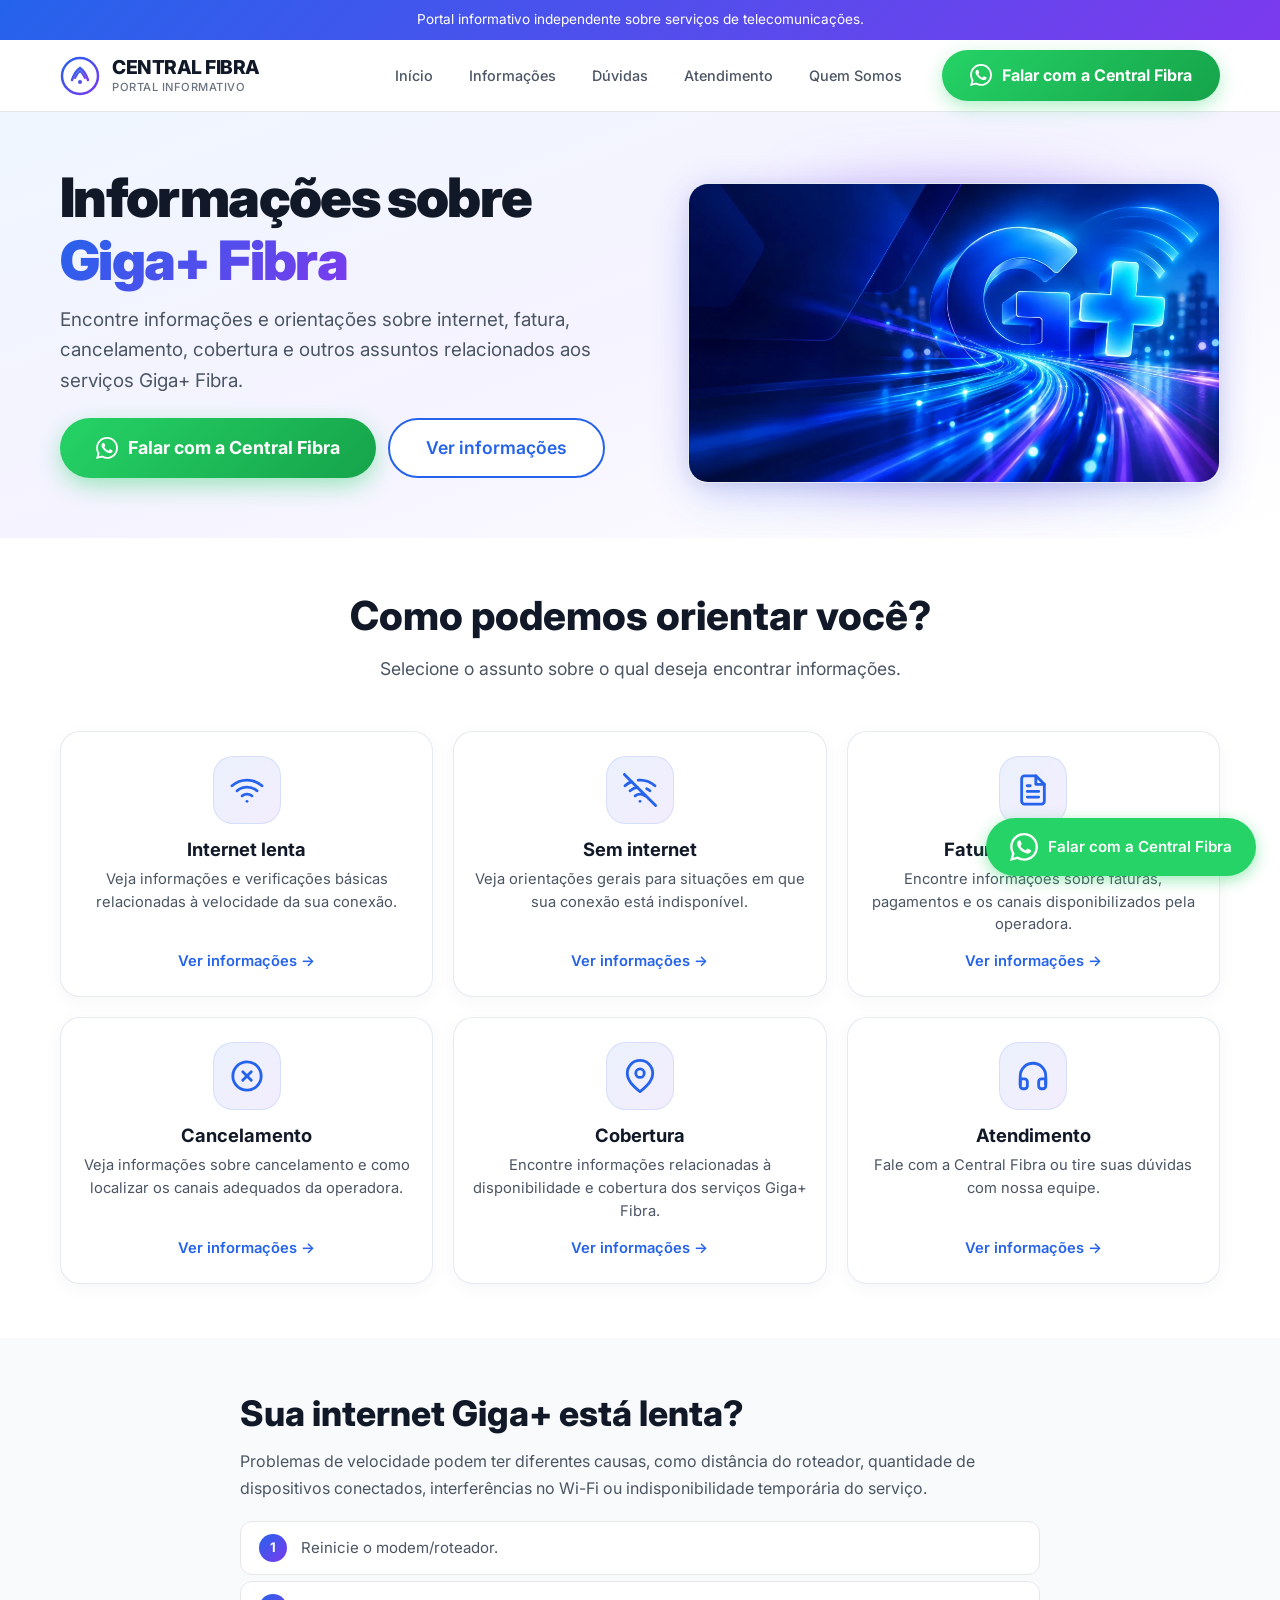
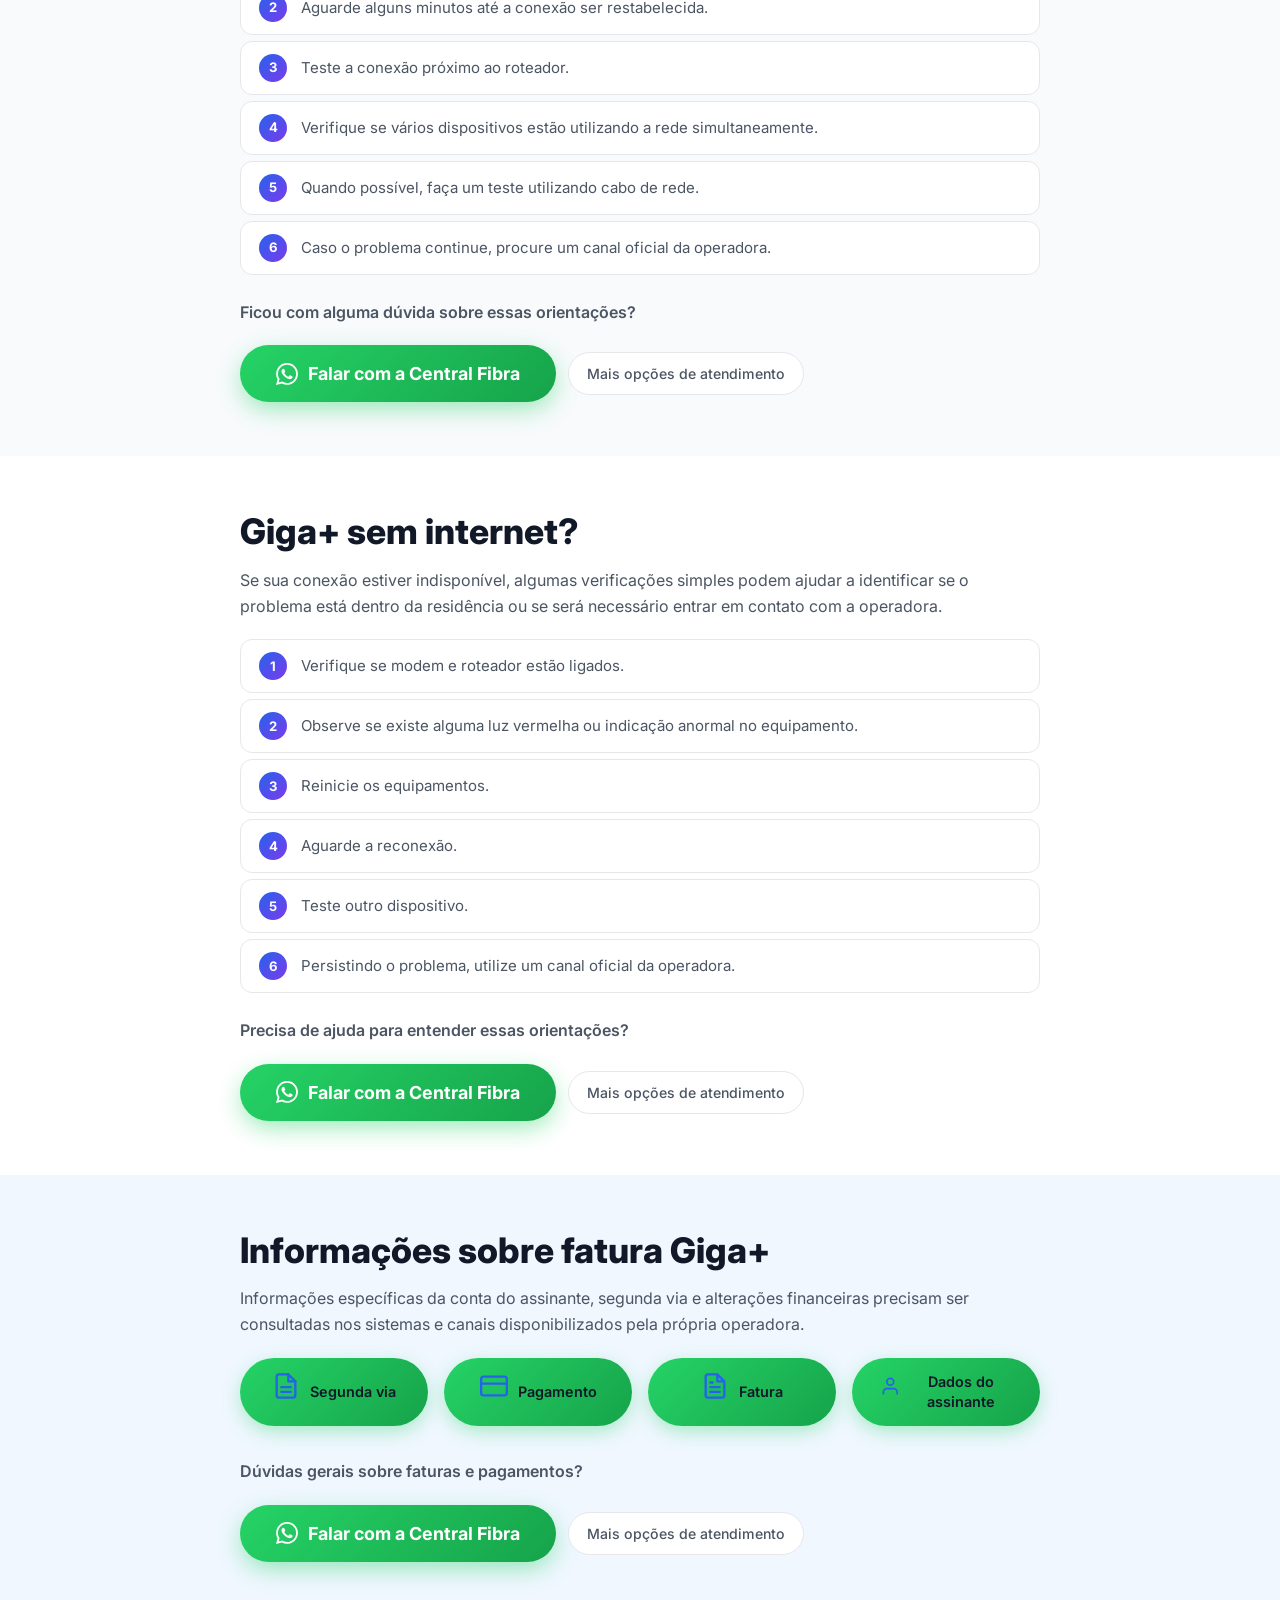
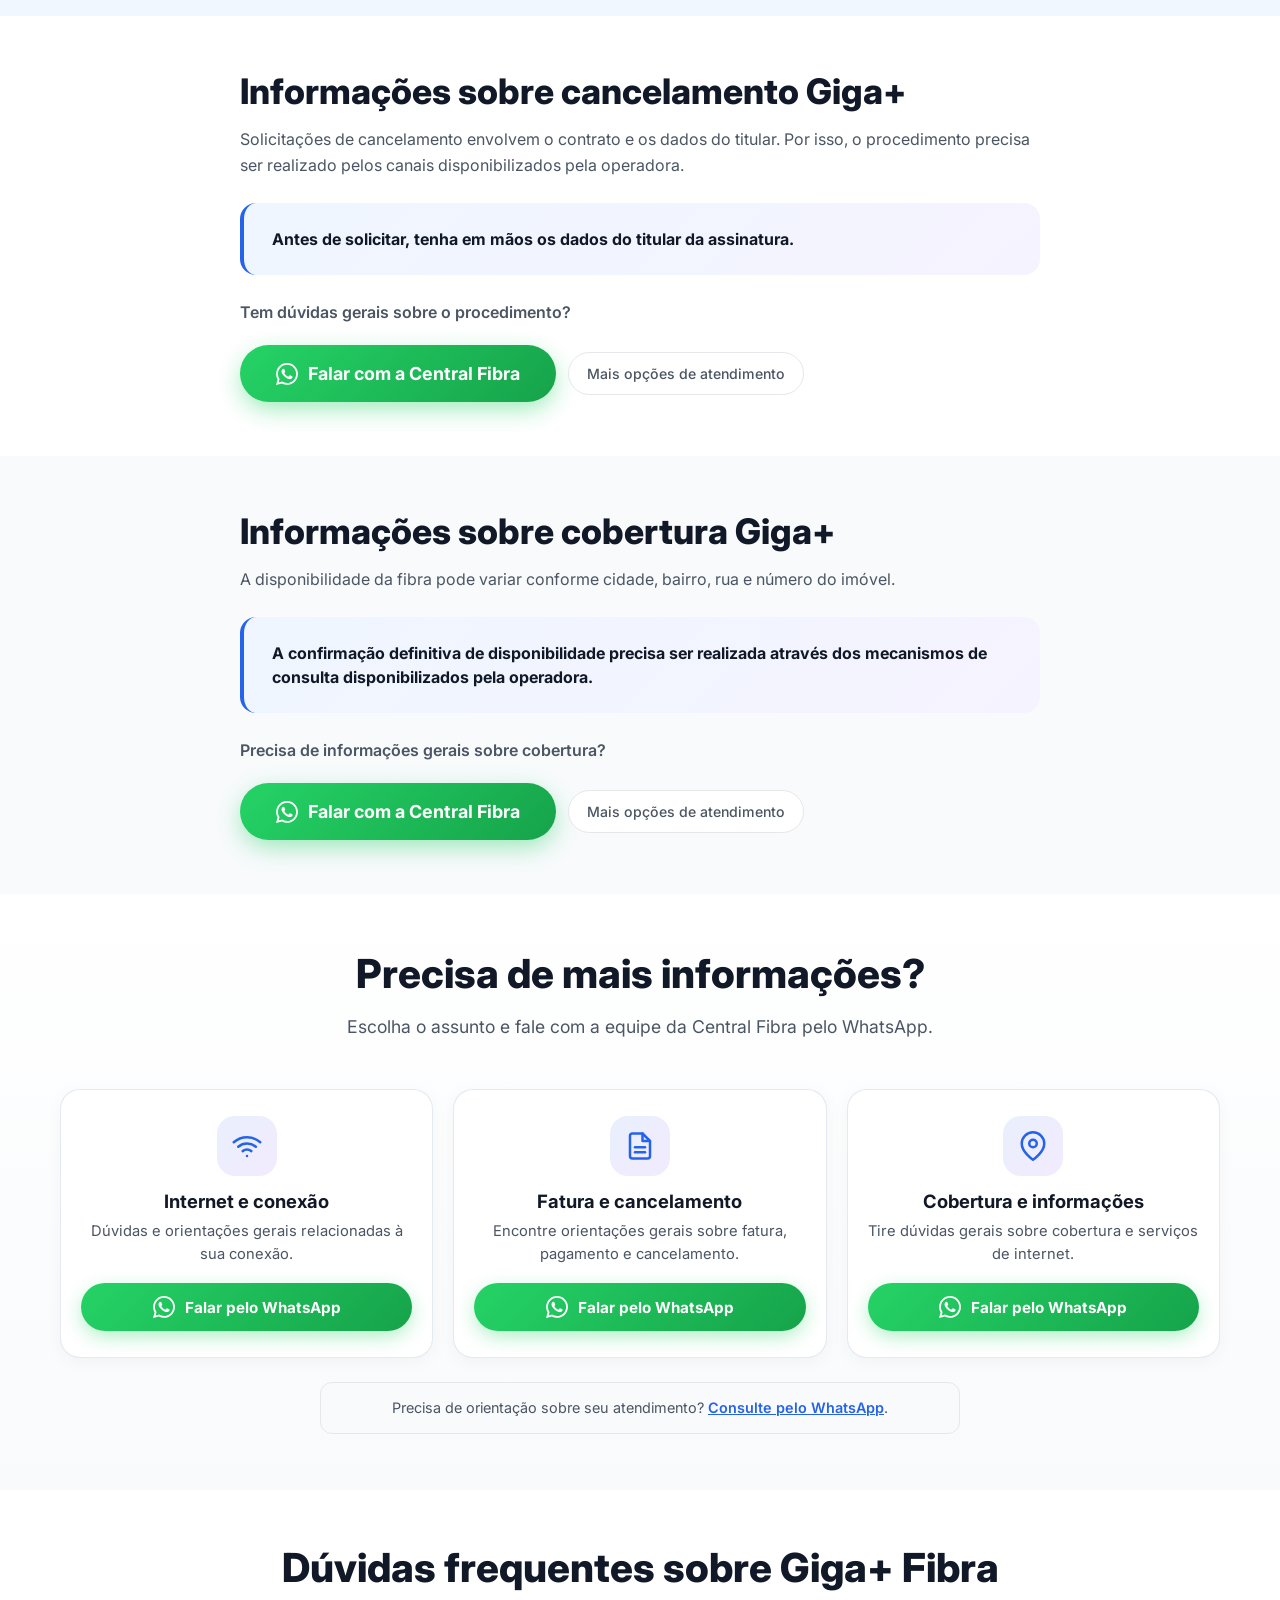
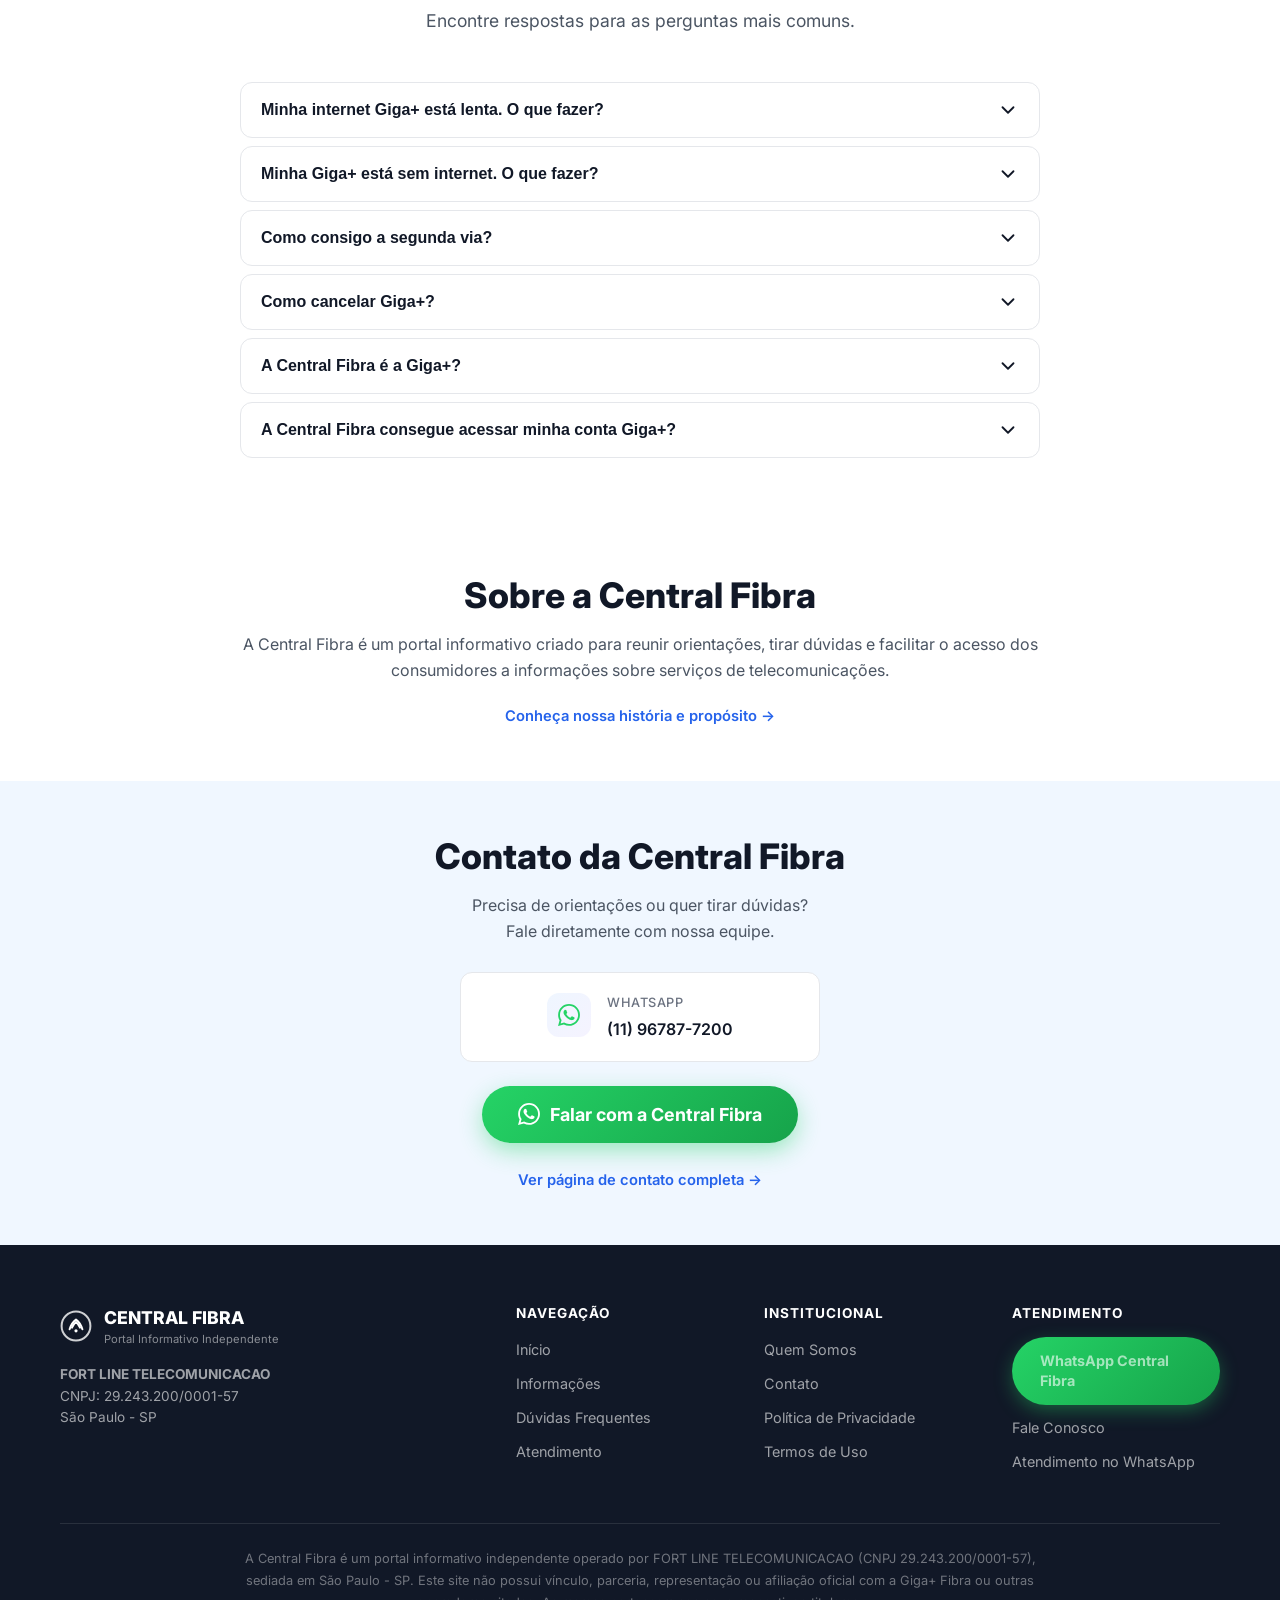
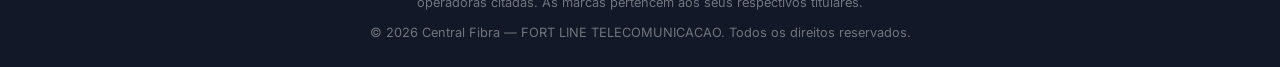
==== commit 18a8ef34: "fix: emergency update of whatsapp number to (11) 96787-7200 across all pages" ====
--- a/index.html
+++ b/index.html
@@ -55,7 +55,7 @@
                     <li><a href="#atendimento" class="nav-link">Atendimento</a></li>
                     <li><a href="quem-somos.html" class="nav-link">Quem Somos</a></li>
                 </ul>
-                <a href="https://wa.me/5511969427094?text=Ol%C3%A1%21%20Gostaria%20de%20informa%C3%A7%C3%B5es%20sobre%20servi%C3%A7os%20de%20internet." target="_blank" rel="noopener noreferrer" class="whatsapp-cta btn-sm header-cta" data-location="header" data-event="whatsapp_click" aria-label="Falar com a Central Fibra pelo WhatsApp">
+                <a href="https://wa.me/5511967877200?text=Ol%C3%A1%21%20Gostaria%20de%20informa%C3%A7%C3%B5es%20sobre%20servi%C3%A7os%20de%20internet." target="_blank" rel="noopener noreferrer" class="whatsapp-cta btn-sm header-cta" data-location="header" data-event="whatsapp_click" aria-label="Falar com a Central Fibra pelo WhatsApp">
                     <svg class="whatsapp-icon" viewBox="0 0 24 24"><path d="M.057 24l1.687-6.163c-1.041-1.804-1.588-3.849-1.587-5.946.003-6.556 5.338-11.891 11.893-11.891 3.181.001 6.167 1.24 8.413 3.488 2.245 2.248 3.481 5.236 3.48 8.414-.003 6.557-5.338 11.892-11.893 11.892-1.99-.001-3.951-.5-5.688-1.448l-6.305 1.654zm6.597-3.807c1.676.995 3.276 1.591 5.392 1.592 5.448 0 9.886-4.434 9.889-9.885.002-5.462-4.415-9.89-9.881-9.892-5.452 0-9.887 4.434-9.889 9.884-.001 2.225.651 3.891 1.746 5.634l-.999 3.648 3.742-.981zm11.387-5.464c-.074-.124-.272-.198-.57-.347-.297-.149-1.758-.868-2.031-.967-.272-.099-.47-.149-.669.149-.198.297-.768.967-.941 1.165-.173.198-.347.223-.644.074-.297-.149-1.255-.462-2.39-1.475-.883-.788-1.48-1.761-1.653-2.059-.173-.297-.018-.458.13-.606.134-.133.297-.347.446-.521.151-.172.2-.296.3-.495.099-.198.05-.372-.025-.521-.075-.148-.669-1.611-.916-2.206-.242-.579-.487-.501-.669-.51l-.57-.01c-.198 0-.52.074-.792.372s-1.04 1.016-1.04 2.479 1.065 2.876 1.213 3.074c.149.198 2.095 3.2 5.076 4.487.709.306 1.263.489 1.694.626.712.226 1.36.194 1.872.118.571-.085 1.758-.719 2.006-1.413.248-.695.248-1.29.173-1.414z"/></svg>
                     <span class="header-cta-text">Falar com a Central Fibra</span>
                 </a>
@@ -74,7 +74,7 @@
         <a href="#duvidas" class="nav-link">Dúvidas</a>
         <a href="#atendimento" class="nav-link">Atendimento</a>
         <a href="quem-somos.html" class="nav-link">Quem Somos</a>
-        <a href="https://wa.me/5511969427094?text=Ol%C3%A1%21%20Gostaria%20de%20informa%C3%A7%C3%B5es%20sobre%20servi%C3%A7os%20de%20internet." target="_blank" rel="noopener noreferrer" class="whatsapp-cta btn-block" data-location="mobile-nav" data-event="whatsapp_click">
+        <a href="https://wa.me/5511967877200?text=Ol%C3%A1%21%20Gostaria%20de%20informa%C3%A7%C3%B5es%20sobre%20servi%C3%A7os%20de%20internet." target="_blank" rel="noopener noreferrer" class="whatsapp-cta btn-block" data-location="mobile-nav" data-event="whatsapp_click">
             <svg class="whatsapp-icon" viewBox="0 0 24 24"><path d="M.057 24l1.687-6.163c-1.041-1.804-1.588-3.849-1.587-5.946.003-6.556 5.338-11.891 11.893-11.891 3.181.001 6.167 1.24 8.413 3.488 2.245 2.248 3.481 5.236 3.48 8.414-.003 6.557-5.338 11.892-11.893 11.892-1.99-.001-3.951-.5-5.688-1.448l-6.305 1.654zm6.597-3.807c1.676.995 3.276 1.591 5.392 1.592 5.448 0 9.886-4.434 9.889-9.885.002-5.462-4.415-9.89-9.881-9.892-5.452 0-9.887 4.434-9.889 9.884-.001 2.225.651 3.891 1.746 5.634l-.999 3.648 3.742-.981zm11.387-5.464c-.074-.124-.272-.198-.57-.347-.297-.149-1.758-.868-2.031-.967-.272-.099-.47-.149-.669.149-.198.297-.768.967-.941 1.165-.173.198-.347.223-.644.074-.297-.149-1.255-.462-2.39-1.475-.883-.788-1.48-1.761-1.653-2.059-.173-.297-.018-.458.13-.606.134-.133.297-.347.446-.521.151-.172.2-.296.3-.495.099-.198.05-.372-.025-.521-.075-.148-.669-1.611-.916-2.206-.242-.579-.487-.501-.669-.51l-.57-.01c-.198 0-.52.074-.792.372s-1.04 1.016-1.04 2.479 1.065 2.876 1.213 3.074c.149.198 2.095 3.2 5.076 4.487.709.306 1.263.489 1.694.626.712.226 1.36.194 1.872.118.571-.085 1.758-.719 2.006-1.413.248-.695.248-1.29.173-1.414z"/></svg>
             Falar com a Central Fibra
         </a>
@@ -91,7 +91,7 @@
                     <p class="hero-subtitle">Encontre informações e orientações sobre internet, fatura, cancelamento, cobertura e outros assuntos relacionados aos serviços Giga+ Fibra.</p>
 
                     <div class="hero-buttons">
-                        <a href="https://wa.me/5511969427094?text=Ol%C3%A1%21%20Gostaria%20de%20informa%C3%A7%C3%B5es%20sobre%20servi%C3%A7os%20de%20internet." target="_blank" rel="noopener noreferrer" class="whatsapp-cta btn-lg" data-location="hero" data-event="whatsapp_click">
+                        <a href="https://wa.me/5511967877200?text=Ol%C3%A1%21%20Gostaria%20de%20informa%C3%A7%C3%B5es%20sobre%20servi%C3%A7os%20de%20internet." target="_blank" rel="noopener noreferrer" class="whatsapp-cta btn-lg" data-location="hero" data-event="whatsapp_click">
                             <svg class="whatsapp-icon" viewBox="0 0 24 24"><path d="M.057 24l1.687-6.163c-1.041-1.804-1.588-3.849-1.587-5.946.003-6.556 5.338-11.891 11.893-11.891 3.181.001 6.167 1.24 8.413 3.488 2.245 2.248 3.481 5.236 3.48 8.414-.003 6.557-5.338 11.892-11.893 11.892-1.99-.001-3.951-.5-5.688-1.448l-6.305 1.654zm6.597-3.807c1.676.995 3.276 1.591 5.392 1.592 5.448 0 9.886-4.434 9.889-9.885.002-5.462-4.415-9.89-9.881-9.892-5.452 0-9.887 4.434-9.889 9.884-.001 2.225.651 3.891 1.746 5.634l-.999 3.648 3.742-.981zm11.387-5.464c-.074-.124-.272-.198-.57-.347-.297-.149-1.758-.868-2.031-.967-.272-.099-.47-.149-.669.149-.198.297-.768.967-.941 1.165-.173.198-.347.223-.644.074-.297-.149-1.255-.462-2.39-1.475-.883-.788-1.48-1.761-1.653-2.059-.173-.297-.018-.458.13-.606.134-.133.297-.347.446-.521.151-.172.2-.296.3-.495.099-.198.05-.372-.025-.521-.075-.148-.669-1.611-.916-2.206-.242-.579-.487-.501-.669-.51l-.57-.01c-.198 0-.52.074-.792.372s-1.04 1.016-1.04 2.479 1.065 2.876 1.213 3.074c.149.198 2.095 3.2 5.076 4.487.709.306 1.263.489 1.694.626.712.226 1.36.194 1.872.118.571-.085 1.758-.719 2.006-1.413.248-.695.248-1.29.173-1.414z"/></svg>
                             Falar com a Central Fibra
                         </a>
@@ -239,7 +239,7 @@
 
                     <p class="cta-question">Ficou com alguma dúvida sobre essas orientações?</p>
                     <div class="cta-group">
-                        <a href="https://wa.me/5511969427094?text=Ol%C3%A1%21%20Gostaria%20de%20informa%C3%A7%C3%B5es%20sobre%20minha%20conex%C3%A3o%20de%20internet." target="_blank" rel="noopener noreferrer" class="whatsapp-cta btn-lg" data-location="section-internet-lenta" data-event="whatsapp_click">
+                        <a href="https://wa.me/5511967877200?text=Ol%C3%A1%21%20Gostaria%20de%20informa%C3%A7%C3%B5es%20sobre%20minha%20conex%C3%A3o%20de%20internet." target="_blank" rel="noopener noreferrer" class="whatsapp-cta btn-lg" data-location="section-internet-lenta" data-event="whatsapp_click">
                             <svg class="whatsapp-icon" viewBox="0 0 24 24"><path d="M.057 24l1.687-6.163c-1.041-1.804-1.588-3.849-1.587-5.946.003-6.556 5.338-11.891 11.893-11.891 3.181.001 6.167 1.24 8.413 3.488 2.245 2.248 3.481 5.236 3.48 8.414-.003 6.557-5.338 11.892-11.893 11.892-1.99-.001-3.951-.5-5.688-1.448l-6.305 1.654zm6.597-3.807c1.676.995 3.276 1.591 5.392 1.592 5.448 0 9.886-4.434 9.889-9.885.002-5.462-4.415-9.89-9.881-9.892-5.452 0-9.887 4.434-9.889 9.884-.001 2.225.651 3.891 1.746 5.634l-.999 3.648 3.742-.981zm11.387-5.464c-.074-.124-.272-.198-.57-.347-.297-.149-1.758-.868-2.031-.967-.272-.099-.47-.149-.669.149-.198.297-.768.967-.941 1.165-.173.198-.347.223-.644.074-.297-.149-1.255-.462-2.39-1.475-.883-.788-1.48-1.761-1.653-2.059-.173-.297-.018-.458.13-.606.134-.133.297-.347.446-.521.151-.172.2-.296.3-.495.099-.198.05-.372-.025-.521-.075-.148-.669-1.611-.916-2.206-.242-.579-.487-.501-.669-.51l-.57-.01c-.198 0-.52.074-.792.372s-1.04 1.016-1.04 2.479 1.065 2.876 1.213 3.074c.149.198 2.095 3.2 5.076 4.487.709.306 1.263.489 1.694.626.712.226 1.36.194 1.872.118.571-.085 1.758-.719 2.006-1.413.248-.695.248-1.29.173-1.414z"/></svg>
                             Falar com a Central Fibra
                         </a>
@@ -285,7 +285,7 @@
 
                     <p class="cta-question">Precisa de ajuda para entender essas orientações?</p>
                     <div class="cta-group">
-                        <a href="https://wa.me/5511969427094?text=Ol%C3%A1%21%20Gostaria%20de%20informa%C3%A7%C3%B5es%20sobre%20minha%20conex%C3%A3o%20de%20internet." target="_blank" rel="noopener noreferrer" class="whatsapp-cta btn-lg" data-location="section-sem-internet" data-event="whatsapp_click">
+                        <a href="https://wa.me/5511967877200?text=Ol%C3%A1%21%20Gostaria%20de%20informa%C3%A7%C3%B5es%20sobre%20minha%20conex%C3%A3o%20de%20internet." target="_blank" rel="noopener noreferrer" class="whatsapp-cta btn-lg" data-location="section-sem-internet" data-event="whatsapp_click">
                             <svg class="whatsapp-icon" viewBox="0 0 24 24"><path d="M.057 24l1.687-6.163c-1.041-1.804-1.588-3.849-1.587-5.946.003-6.556 5.338-11.891 11.893-11.891 3.181.001 6.167 1.24 8.413 3.488 2.245 2.248 3.481 5.236 3.48 8.414-.003 6.557-5.338 11.892-11.893 11.892-1.99-.001-3.951-.5-5.688-1.448l-6.305 1.654zm6.597-3.807c1.676.995 3.276 1.591 5.392 1.592 5.448 0 9.886-4.434 9.889-9.885.002-5.462-4.415-9.89-9.881-9.892-5.452 0-9.887 4.434-9.889 9.884-.001 2.225.651 3.891 1.746 5.634l-.999 3.648 3.742-.981zm11.387-5.464c-.074-.124-.272-.198-.57-.347-.297-.149-1.758-.868-2.031-.967-.272-.099-.47-.149-.669.149-.198.297-.768.967-.941 1.165-.173.198-.347.223-.644.074-.297-.149-1.255-.462-2.39-1.475-.883-.788-1.48-1.761-1.653-2.059-.173-.297-.018-.458.13-.606.134-.133.297-.347.446-.521.151-.172.2-.296.3-.495.099-.198.05-.372-.025-.521-.075-.148-.669-1.611-.916-2.206-.242-.579-.487-.501-.669-.51l-.57-.01c-.198 0-.52.074-.792.372s-1.04 1.016-1.04 2.479 1.065 2.876 1.213 3.074c.149.198 2.095 3.2 5.076 4.487.709.306 1.263.489 1.694.626.712.226 1.36.194 1.872.118.571-.085 1.758-.719 2.006-1.413.248-.695.248-1.29.173-1.414z"/></svg>
                             Falar com a Central Fibra
                         </a>
@@ -303,25 +303,25 @@
                     <p>Informações específicas da conta do assinante, segunda via e alterações financeiras precisam ser consultadas nos sistemas e canais disponibilizados pela própria operadora.</p>
 
                     <div class="mini-cards">
-                        <a href="https://wa.me/5511969427094?text=Ol%C3%A1%21%20Gostaria%20de%20informa%C3%A7%C3%B5es%20sobre%20fatura." target="_blank" rel="noopener noreferrer" class="mini-card whatsapp-cta" data-location="mini-card-segunda-via" data-event="whatsapp_click">
+                        <a href="https://wa.me/5511967877200?text=Ol%C3%A1%21%20Gostaria%20de%20informa%C3%A7%C3%B5es%20sobre%20fatura." target="_blank" rel="noopener noreferrer" class="mini-card whatsapp-cta" data-location="mini-card-segunda-via" data-event="whatsapp_click">
                             <div class="mini-card-icon">
                                 <svg viewBox="0 0 24 24" width="28" height="28" stroke="currentColor" fill="none" stroke-width="2" stroke-linecap="round" stroke-linejoin="round"><path d="M14 2H6a2 2 0 0 0-2 2v16a2 2 0 0 0 2 2h12a2 2 0 0 0 2-2V8z"></path><polyline points="14 2 14 8 20 8"></polyline><line x1="16" y1="13" x2="8" y2="13"></line><line x1="16" y1="17" x2="8" y2="17"></line></svg>
                             </div>
                             <span class="mini-card-label">Segunda via</span>
                         </a>
-                        <a href="https://wa.me/5511969427094?text=Ol%C3%A1%21%20Gostaria%20de%20informa%C3%A7%C3%B5es%20sobre%20fatura." target="_blank" rel="noopener noreferrer" class="mini-card whatsapp-cta" data-location="mini-card-pagamento" data-event="whatsapp_click">
+                        <a href="https://wa.me/5511967877200?text=Ol%C3%A1%21%20Gostaria%20de%20informa%C3%A7%C3%B5es%20sobre%20fatura." target="_blank" rel="noopener noreferrer" class="mini-card whatsapp-cta" data-location="mini-card-pagamento" data-event="whatsapp_click">
                             <div class="mini-card-icon">
                                 <svg viewBox="0 0 24 24" width="28" height="28" stroke="currentColor" fill="none" stroke-width="2" stroke-linecap="round" stroke-linejoin="round"><rect x="1" y="4" width="22" height="16" rx="2" ry="2"></rect><line x1="1" y1="10" x2="23" y2="10"></line></svg>
                             </div>
                             <span class="mini-card-label">Pagamento</span>
                         </a>
-                        <a href="https://wa.me/5511969427094?text=Ol%C3%A1%21%20Gostaria%20de%20informa%C3%A7%C3%B5es%20sobre%20fatura." target="_blank" rel="noopener noreferrer" class="mini-card whatsapp-cta" data-location="mini-card-fatura" data-event="whatsapp_click">
+                        <a href="https://wa.me/5511967877200?text=Ol%C3%A1%21%20Gostaria%20de%20informa%C3%A7%C3%B5es%20sobre%20fatura." target="_blank" rel="noopener noreferrer" class="mini-card whatsapp-cta" data-location="mini-card-fatura" data-event="whatsapp_click">
                             <div class="mini-card-icon">
                                 <svg viewBox="0 0 24 24" width="28" height="28" stroke="currentColor" fill="none" stroke-width="2" stroke-linecap="round" stroke-linejoin="round"><path d="M14 2H6a2 2 0 0 0-2 2v16c0 1.1.9 2 2 2h12a2 2 0 0 0 2-2V8l-6-6z"></path><path d="M14 3v5h5M16 13H8M16 17H8M10 9H8"></path></svg>
                             </div>
                             <span class="mini-card-label">Fatura</span>
                         </a>
-                        <a href="https://wa.me/5511969427094?text=Ol%C3%A1%21%20Gostaria%20de%20informa%C3%A7%C3%B5es%20sobre%20servi%C3%A7os%20de%20internet." target="_blank" rel="noopener noreferrer" class="mini-card whatsapp-cta" data-location="mini-card-dados" data-event="whatsapp_click">
+                        <a href="https://wa.me/5511967877200?text=Ol%C3%A1%21%20Gostaria%20de%20informa%C3%A7%C3%B5es%20sobre%20servi%C3%A7os%20de%20internet." target="_blank" rel="noopener noreferrer" class="mini-card whatsapp-cta" data-location="mini-card-dados" data-event="whatsapp_click">
                             <div class="mini-card-icon">
                                 <svg viewBox="0 0 24 24" width="28" height="28" stroke="currentColor" fill="none" stroke-width="2" stroke-linecap="round" stroke-linejoin="round"><path d="M20 21v-2a4 4 0 0 0-4-4H8a4 4 0 0 0-4 4v2"></path><circle cx="12" cy="7" r="4"></circle></svg>
                             </div>
@@ -331,7 +331,7 @@
 
                     <p class="cta-question">Dúvidas gerais sobre faturas e pagamentos?</p>
                     <div class="cta-group">
-                        <a href="https://wa.me/5511969427094?text=Ol%C3%A1%21%20Gostaria%20de%20informa%C3%A7%C3%B5es%20sobre%20fatura." target="_blank" rel="noopener noreferrer" class="whatsapp-cta btn-lg" data-location="section-fatura" data-event="whatsapp_click">
+                        <a href="https://wa.me/5511967877200?text=Ol%C3%A1%21%20Gostaria%20de%20informa%C3%A7%C3%B5es%20sobre%20fatura." target="_blank" rel="noopener noreferrer" class="whatsapp-cta btn-lg" data-location="section-fatura" data-event="whatsapp_click">
                             <svg class="whatsapp-icon" viewBox="0 0 24 24"><path d="M.057 24l1.687-6.163c-1.041-1.804-1.588-3.849-1.587-5.946.003-6.556 5.338-11.891 11.893-11.891 3.181.001 6.167 1.24 8.413 3.488 2.245 2.248 3.481 5.236 3.48 8.414-.003 6.557-5.338 11.892-11.893 11.892-1.99-.001-3.951-.5-5.688-1.448l-6.305 1.654zm6.597-3.807c1.676.995 3.276 1.591 5.392 1.592 5.448 0 9.886-4.434 9.889-9.885.002-5.462-4.415-9.89-9.881-9.892-5.452 0-9.887 4.434-9.889 9.884-.001 2.225.651 3.891 1.746 5.634l-.999 3.648 3.742-.981zm11.387-5.464c-.074-.124-.272-.198-.57-.347-.297-.149-1.758-.868-2.031-.967-.272-.099-.47-.149-.669.149-.198.297-.768.967-.941 1.165-.173.198-.347.223-.644.074-.297-.149-1.255-.462-2.39-1.475-.883-.788-1.48-1.761-1.653-2.059-.173-.297-.018-.458.13-.606.134-.133.297-.347.446-.521.151-.172.2-.296.3-.495.099-.198.05-.372-.025-.521-.075-.148-.669-1.611-.916-2.206-.242-.579-.487-.501-.669-.51l-.57-.01c-.198 0-.52.074-.792.372s-1.04 1.016-1.04 2.479 1.065 2.876 1.213 3.074c.149.198 2.095 3.2 5.076 4.487.709.306 1.263.489 1.694.626.712.226 1.36.194 1.872.118.571-.085 1.758-.719 2.006-1.413.248-.695.248-1.29.173-1.414z"/></svg>
                             Falar com a Central Fibra
                         </a>
@@ -354,7 +354,7 @@
 
                     <p class="cta-question">Tem dúvidas gerais sobre o procedimento?</p>
                     <div class="cta-group">
-                        <a href="https://wa.me/5511969427094?text=Ol%C3%A1%21%20Gostaria%20de%20informa%C3%A7%C3%B5es%20sobre%20cancelamento." target="_blank" rel="noopener noreferrer" class="whatsapp-cta btn-lg" data-location="section-cancelamento" data-event="whatsapp_click">
+                        <a href="https://wa.me/5511967877200?text=Ol%C3%A1%21%20Gostaria%20de%20informa%C3%A7%C3%B5es%20sobre%20cancelamento." target="_blank" rel="noopener noreferrer" class="whatsapp-cta btn-lg" data-location="section-cancelamento" data-event="whatsapp_click">
                             <svg class="whatsapp-icon" viewBox="0 0 24 24"><path d="M.057 24l1.687-6.163c-1.041-1.804-1.588-3.849-1.587-5.946.003-6.556 5.338-11.891 11.893-11.891 3.181.001 6.167 1.24 8.413 3.488 2.245 2.248 3.481 5.236 3.48 8.414-.003 6.557-5.338 11.892-11.893 11.892-1.99-.001-3.951-.5-5.688-1.448l-6.305 1.654zm6.597-3.807c1.676.995 3.276 1.591 5.392 1.592 5.448 0 9.886-4.434 9.889-9.885.002-5.462-4.415-9.89-9.881-9.892-5.452 0-9.887 4.434-9.889 9.884-.001 2.225.651 3.891 1.746 5.634l-.999 3.648 3.742-.981zm11.387-5.464c-.074-.124-.272-.198-.57-.347-.297-.149-1.758-.868-2.031-.967-.272-.099-.47-.149-.669.149-.198.297-.768.967-.941 1.165-.173.198-.347.223-.644.074-.297-.149-1.255-.462-2.39-1.475-.883-.788-1.48-1.761-1.653-2.059-.173-.297-.018-.458.13-.606.134-.133.297-.347.446-.521.151-.172.2-.296.3-.495.099-.198.05-.372-.025-.521-.075-.148-.669-1.611-.916-2.206-.242-.579-.487-.501-.669-.51l-.57-.01c-.198 0-.52.074-.792.372s-1.04 1.016-1.04 2.479 1.065 2.876 1.213 3.074c.149.198 2.095 3.2 5.076 4.487.709.306 1.263.489 1.694.626.712.226 1.36.194 1.872.118.571-.085 1.758-.719 2.006-1.413.248-.695.248-1.29.173-1.414z"/></svg>
                             Falar com a Central Fibra
                         </a>
@@ -377,7 +377,7 @@
 
                     <p class="cta-question">Precisa de informações gerais sobre cobertura?</p>
                     <div class="cta-group">
-                        <a href="https://wa.me/5511969427094?text=Ol%C3%A1%21%20Gostaria%20de%20informa%C3%A7%C3%B5es%20sobre%20cobertura." target="_blank" rel="noopener noreferrer" class="whatsapp-cta btn-lg" data-location="section-cobertura" data-event="whatsapp_click">
+                        <a href="https://wa.me/5511967877200?text=Ol%C3%A1%21%20Gostaria%20de%20informa%C3%A7%C3%B5es%20sobre%20cobertura." target="_blank" rel="noopener noreferrer" class="whatsapp-cta btn-lg" data-location="section-cobertura" data-event="whatsapp_click">
                             <svg class="whatsapp-icon" viewBox="0 0 24 24"><path d="M.057 24l1.687-6.163c-1.041-1.804-1.588-3.849-1.587-5.946.003-6.556 5.338-11.891 11.893-11.891 3.181.001 6.167 1.24 8.413 3.488 2.245 2.248 3.481 5.236 3.48 8.414-.003 6.557-5.338 11.892-11.893 11.892-1.99-.001-3.951-.5-5.688-1.448l-6.305 1.654zm6.597-3.807c1.676.995 3.276 1.591 5.392 1.592 5.448 0 9.886-4.434 9.889-9.885.002-5.462-4.415-9.89-9.881-9.892-5.452 0-9.887 4.434-9.889 9.884-.001 2.225.651 3.891 1.746 5.634l-.999 3.648 3.742-.981zm11.387-5.464c-.074-.124-.272-.198-.57-.347-.297-.149-1.758-.868-2.031-.967-.272-.099-.47-.149-.669.149-.198.297-.768.967-.941 1.165-.173.198-.347.223-.644.074-.297-.149-1.255-.462-2.39-1.475-.883-.788-1.48-1.761-1.653-2.059-.173-.297-.018-.458.13-.606.134-.133.297-.347.446-.521.151-.172.2-.296.3-.495.099-.198.05-.372-.025-.521-.075-.148-.669-1.611-.916-2.206-.242-.579-.487-.501-.669-.51l-.57-.01c-.198 0-.52.074-.792.372s-1.04 1.016-1.04 2.479 1.065 2.876 1.213 3.074c.149.198 2.095 3.2 5.076 4.487.709.306 1.263.489 1.694.626.712.226 1.36.194 1.872.118.571-.085 1.758-.719 2.006-1.413.248-.695.248-1.29.173-1.414z"/></svg>
                             Falar com a Central Fibra
                         </a>
@@ -407,7 +407,7 @@
                         </div>
                         <h3>Internet e conexão</h3>
                         <p>Dúvidas e orientações gerais relacionadas à sua conexão.</p>
-                        <a href="https://wa.me/5511969427094?text=Ol%C3%A1%21%20Gostaria%20de%20informa%C3%A7%C3%B5es%20sobre%20minha%20conex%C3%A3o%20de%20internet." target="_blank" rel="noopener noreferrer" class="whatsapp-cta" data-location="section-atendimento-internet" data-event="whatsapp_click">
+                        <a href="https://wa.me/5511967877200?text=Ol%C3%A1%21%20Gostaria%20de%20informa%C3%A7%C3%B5es%20sobre%20minha%20conex%C3%A3o%20de%20internet." target="_blank" rel="noopener noreferrer" class="whatsapp-cta" data-location="section-atendimento-internet" data-event="whatsapp_click">
                             <svg class="whatsapp-icon" viewBox="0 0 24 24"><path d="M.057 24l1.687-6.163c-1.041-1.804-1.588-3.849-1.587-5.946.003-6.556 5.338-11.891 11.893-11.891 3.181.001 6.167 1.24 8.413 3.488 2.245 2.248 3.481 5.236 3.48 8.414-.003 6.557-5.338 11.892-11.893 11.892-1.99-.001-3.951-.5-5.688-1.448l-6.305 1.654zm6.597-3.807c1.676.995 3.276 1.591 5.392 1.592 5.448 0 9.886-4.434 9.889-9.885.002-5.462-4.415-9.89-9.881-9.892-5.452 0-9.887 4.434-9.889 9.884-.001 2.225.651 3.891 1.746 5.634l-.999 3.648 3.742-.981zm11.387-5.464c-.074-.124-.272-.198-.57-.347-.297-.149-1.758-.868-2.031-.967-.272-.099-.47-.149-.669.149-.198.297-.768.967-.941 1.165-.173.198-.347.223-.644.074-.297-.149-1.255-.462-2.39-1.475-.883-.788-1.48-1.761-1.653-2.059-.173-.297-.018-.458.13-.606.134-.133.297-.347.446-.521.151-.172.2-.296.3-.495.099-.198.05-.372-.025-.521-.075-.148-.669-1.611-.916-2.206-.242-.579-.487-.501-.669-.51l-.57-.01c-.198 0-.52.074-.792.372s-1.04 1.016-1.04 2.479 1.065 2.876 1.213 3.074c.149.198 2.095 3.2 5.076 4.487.709.306 1.263.489 1.694.626.712.226 1.36.194 1.872.118.571-.085 1.758-.719 2.006-1.413.248-.695.248-1.29.173-1.414z"/></svg>
                             Falar pelo WhatsApp
                         </a>
@@ -424,7 +424,7 @@
                         </div>
                         <h3>Fatura e cancelamento</h3>
                         <p>Encontre orientações gerais sobre fatura, pagamento e cancelamento.</p>
-                        <a href="https://wa.me/5511969427094?text=Ol%C3%A1%21%20Gostaria%20de%20informa%C3%A7%C3%B5es%20sobre%20fatura." target="_blank" rel="noopener noreferrer" class="whatsapp-cta" data-location="section-atendimento-fatura" data-event="whatsapp_click">
+                        <a href="https://wa.me/5511967877200?text=Ol%C3%A1%21%20Gostaria%20de%20informa%C3%A7%C3%B5es%20sobre%20fatura." target="_blank" rel="noopener noreferrer" class="whatsapp-cta" data-location="section-atendimento-fatura" data-event="whatsapp_click">
                             <svg class="whatsapp-icon" viewBox="0 0 24 24"><path d="M.057 24l1.687-6.163c-1.041-1.804-1.588-3.849-1.587-5.946.003-6.556 5.338-11.891 11.893-11.891 3.181.001 6.167 1.24 8.413 3.488 2.245 2.248 3.481 5.236 3.48 8.414-.003 6.557-5.338 11.892-11.893 11.892-1.99-.001-3.951-.5-5.688-1.448l-6.305 1.654zm6.597-3.807c1.676.995 3.276 1.591 5.392 1.592 5.448 0 9.886-4.434 9.889-9.885.002-5.462-4.415-9.89-9.881-9.892-5.452 0-9.887 4.434-9.889 9.884-.001 2.225.651 3.891 1.746 5.634l-.999 3.648 3.742-.981zm11.387-5.464c-.074-.124-.272-.198-.57-.347-.297-.149-1.758-.868-2.031-.967-.272-.099-.47-.149-.669.149-.198.297-.768.967-.941 1.165-.173.198-.347.223-.644.074-.297-.149-1.255-.462-2.39-1.475-.883-.788-1.48-1.761-1.653-2.059-.173-.297-.018-.458.13-.606.134-.133.297-.347.446-.521.151-.172.2-.296.3-.495.099-.198.05-.372-.025-.521-.075-.148-.669-1.611-.916-2.206-.242-.579-.487-.501-.669-.51l-.57-.01c-.198 0-.52.074-.792.372s-1.04 1.016-1.04 2.479 1.065 2.876 1.213 3.074c.149.198 2.095 3.2 5.076 4.487.709.306 1.263.489 1.694.626.712.226 1.36.194 1.872.118.571-.085 1.758-.719 2.006-1.413.248-.695.248-1.29.173-1.414z"/></svg>
                             Falar pelo WhatsApp
                         </a>
@@ -439,7 +439,7 @@
                         </div>
                         <h3>Cobertura e informações</h3>
                         <p>Tire dúvidas gerais sobre cobertura e serviços de internet.</p>
-                        <a href="https://wa.me/5511969427094?text=Ol%C3%A1%21%20Gostaria%20de%20informa%C3%A7%C3%B5es%20sobre%20cobertura." target="_blank" rel="noopener noreferrer" class="whatsapp-cta" data-location="section-atendimento-cobertura" data-event="whatsapp_click">
+                        <a href="https://wa.me/5511967877200?text=Ol%C3%A1%21%20Gostaria%20de%20informa%C3%A7%C3%B5es%20sobre%20cobertura." target="_blank" rel="noopener noreferrer" class="whatsapp-cta" data-location="section-atendimento-cobertura" data-event="whatsapp_click">
                             <svg class="whatsapp-icon" viewBox="0 0 24 24"><path d="M.057 24l1.687-6.163c-1.041-1.804-1.588-3.849-1.587-5.946.003-6.556 5.338-11.891 11.893-11.891 3.181.001 6.167 1.24 8.413 3.488 2.245 2.248 3.481 5.236 3.48 8.414-.003 6.557-5.338 11.892-11.893 11.892-1.99-.001-3.951-.5-5.688-1.448l-6.305 1.654zm6.597-3.807c1.676.995 3.276 1.591 5.392 1.592 5.448 0 9.886-4.434 9.889-9.885.002-5.462-4.415-9.89-9.881-9.892-5.452 0-9.887 4.434-9.889 9.884-.001 2.225.651 3.891 1.746 5.634l-.999 3.648 3.742-.981zm11.387-5.464c-.074-.124-.272-.198-.57-.347-.297-.149-1.758-.868-2.031-.967-.272-.099-.47-.149-.669.149-.198.297-.768.967-.941 1.165-.173.198-.347.223-.644.074-.297-.149-1.255-.462-2.39-1.475-.883-.788-1.48-1.761-1.653-2.059-.173-.297-.018-.458.13-.606.134-.133.297-.347.446-.521.151-.172.2-.296.3-.495.099-.198.05-.372-.025-.521-.075-.148-.669-1.611-.916-2.206-.242-.579-.487-.501-.669-.51l-.57-.01c-.198 0-.52.074-.792.372s-1.04 1.016-1.04 2.479 1.065 2.876 1.213 3.074c.149.198 2.095 3.2 5.076 4.487.709.306 1.263.489 1.694.626.712.226 1.36.194 1.872.118.571-.085 1.758-.719 2.006-1.413.248-.695.248-1.29.173-1.414z"/></svg>
                             Falar pelo WhatsApp
                         </a>
@@ -447,7 +447,7 @@
                 </div>
 
                 <div class="operator-notice-box">
-                    <p>Precisa de orientação sobre seu atendimento? <a href="https://wa.me/5511969427094?text=Ol%C3%A1%21%20Gostaria%20de%20informa%C3%A7%C3%B5es%20sobre%20servi%C3%A7os%20de%20internet." target="_blank" rel="noopener noreferrer">Consulte pelo WhatsApp</a>.</p>
+                    <p>Precisa de orientação sobre seu atendimento? <a href="https://wa.me/5511967877200?text=Ol%C3%A1%21%20Gostaria%20de%20informa%C3%A7%C3%B5es%20sobre%20servi%C3%A7os%20de%20internet." target="_blank" rel="noopener noreferrer">Consulte pelo WhatsApp</a>.</p>
                 </div>
             </div>
         </section>
@@ -561,13 +561,13 @@
                             </div>
                             <div>
                                 <div class="contact-item-label">WhatsApp</div>
-                                <div class="contact-item-value">(11) 96942-7094</div>
+                                <div class="contact-item-value">(11) 96787-7200</div>
                             </div>
                         </div>
                     </div>
 
                     <div style="margin-bottom: 24px;">
-                        <a href="https://wa.me/5511969427094?text=Ol%C3%A1%21%20Gostaria%20de%20informa%C3%A7%C3%B5es%20sobre%20servi%C3%A7os%20de%20internet." target="_blank" rel="noopener noreferrer" class="whatsapp-cta btn-lg" data-location="section-contato" data-event="whatsapp_click">
+                        <a href="https://wa.me/5511967877200?text=Ol%C3%A1%21%20Gostaria%20de%20informa%C3%A7%C3%B5es%20sobre%20servi%C3%A7os%20de%20internet." target="_blank" rel="noopener noreferrer" class="whatsapp-cta btn-lg" data-location="section-contato" data-event="whatsapp_click">
                             <svg class="whatsapp-icon" viewBox="0 0 24 24"><path d="M.057 24l1.687-6.163c-1.041-1.804-1.588-3.849-1.587-5.946.003-6.556 5.338-11.891 11.893-11.891 3.181.001 6.167 1.24 8.413 3.488 2.245 2.248 3.481 5.236 3.48 8.414-.003 6.557-5.338 11.892-11.893 11.892-1.99-.001-3.951-.5-5.688-1.448l-6.305 1.654zm6.597-3.807c1.676.995 3.276 1.591 5.392 1.592 5.448 0 9.886-4.434 9.889-9.885.002-5.462-4.415-9.89-9.881-9.892-5.452 0-9.887 4.434-9.889 9.884-.001 2.225.651 3.891 1.746 5.634l-.999 3.648 3.742-.981zm11.387-5.464c-.074-.124-.272-.198-.57-.347-.297-.149-1.758-.868-2.031-.967-.272-.099-.47-.149-.669.149-.198.297-.768.967-.941 1.165-.173.198-.347.223-.644.074-.297-.149-1.255-.462-2.39-1.475-.883-.788-1.48-1.761-1.653-2.059-.173-.297-.018-.458.13-.606.134-.133.297-.347.446-.521.151-.172.2-.296.3-.495.099-.198.05-.372-.025-.521-.075-.148-.669-1.611-.916-2.206-.242-.579-.487-.501-.669-.51l-.57-.01c-.198 0-.52.074-.792.372s-1.04 1.016-1.04 2.479 1.065 2.876 1.213 3.074c.149.198 2.095 3.2 5.076 4.487.709.306 1.263.489 1.694.626.712.226 1.36.194 1.872.118.571-.085 1.758-.719 2.006-1.413.248-.695.248-1.29.173-1.414z"/></svg>
                             Falar com a Central Fibra
                         </a>
@@ -580,7 +580,7 @@
     </main>
 
     <div class="whatsapp-float">
-        <a href="https://wa.me/5511969427094?text=Ol%C3%A1%21%20Gostaria%20de%20informa%C3%A7%C3%B5es%20sobre%20servi%C3%A7os%20de%20internet." target="_blank" rel="noopener noreferrer" class="whatsapp-float-btn whatsapp-cta" data-location="floating" data-event="whatsapp_click" aria-label="Falar com a Central Fibra pelo WhatsApp">
+        <a href="https://wa.me/5511967877200?text=Ol%C3%A1%21%20Gostaria%20de%20informa%C3%A7%C3%B5es%20sobre%20servi%C3%A7os%20de%20internet." target="_blank" rel="noopener noreferrer" class="whatsapp-float-btn whatsapp-cta" data-location="floating" data-event="whatsapp_click" aria-label="Falar com a Central Fibra pelo WhatsApp">
             <svg class="whatsapp-icon" viewBox="0 0 24 24"><path d="M.057 24l1.687-6.163c-1.041-1.804-1.588-3.849-1.587-5.946.003-6.556 5.338-11.891 11.893-11.891 3.181.001 6.167 1.24 8.413 3.488 2.245 2.248 3.481 5.236 3.48 8.414-.003 6.557-5.338 11.892-11.893 11.892-1.99-.001-3.951-.5-5.688-1.448l-6.305 1.654zm6.597-3.807c1.676.995 3.276 1.591 5.392 1.592 5.448 0 9.886-4.434 9.889-9.885.002-5.462-4.415-9.89-9.881-9.892-5.452 0-9.887 4.434-9.889 9.884-.001 2.225.651 3.891 1.746 5.634l-.999 3.648 3.742-.981zm11.387-5.464c-.074-.124-.272-.198-.57-.347-.297-.149-1.758-.868-2.031-.967-.272-.099-.47-.149-.669.149-.198.297-.768.967-.941 1.165-.173.198-.347.223-.644.074-.297-.149-1.255-.462-2.39-1.475-.883-.788-1.48-1.761-1.653-2.059-.173-.297-.018-.458.13-.606.134-.133.297-.347.446-.521.151-.172.2-.296.3-.495.099-.198.05-.372-.025-.521-.075-.148-.669-1.611-.916-2.206-.242-.579-.487-.501-.669-.51l-.57-.01c-.198 0-.52.074-.792.372s-1.04 1.016-1.04 2.479 1.065 2.876 1.213 3.074c.149.198 2.095 3.2 5.076 4.487.709.306 1.263.489 1.694.626.712.226 1.36.194 1.872.118.571-.085 1.758-.719 2.006-1.413.248-.695.248-1.29.173-1.414z"/></svg>
             <span class="whatsapp-float-label">Falar com a Central Fibra</span>
         </a>
@@ -632,9 +632,9 @@
                 <div class="footer-column">
                     <h4>Atendimento</h4>
                     <ul class="footer-links">
-                        <li><a href="https://wa.me/5511969427094?text=Ol%C3%A1%21%20Gostaria%20de%20informa%C3%A7%C3%B5es%20sobre%20servi%C3%A7os%20de%20internet." target="_blank" rel="noopener noreferrer" class="whatsapp-cta" data-location="footer" data-event="whatsapp_click">WhatsApp Central Fibra</a></li>
+                        <li><a href="https://wa.me/5511967877200?text=Ol%C3%A1%21%20Gostaria%20de%20informa%C3%A7%C3%B5es%20sobre%20servi%C3%A7os%20de%20internet." target="_blank" rel="noopener noreferrer" class="whatsapp-cta" data-location="footer" data-event="whatsapp_click">WhatsApp Central Fibra</a></li>
                         <li><a href="contato.html">Fale Conosco</a></li>
-                        <li><a href="https://wa.me/5511969427094?text=Ol%C3%A1%21%20Gostaria%20de%20informa%C3%A7%C3%B5es%20sobre%20servi%C3%A7os%20de%20internet." target="_blank" rel="noopener noreferrer">Atendimento no WhatsApp</a></li>
+                        <li><a href="https://wa.me/5511967877200?text=Ol%C3%A1%21%20Gostaria%20de%20informa%C3%A7%C3%B5es%20sobre%20servi%C3%A7os%20de%20internet." target="_blank" rel="noopener noreferrer">Atendimento no WhatsApp</a></li>
                     </ul>
                 </div>
             </div>
